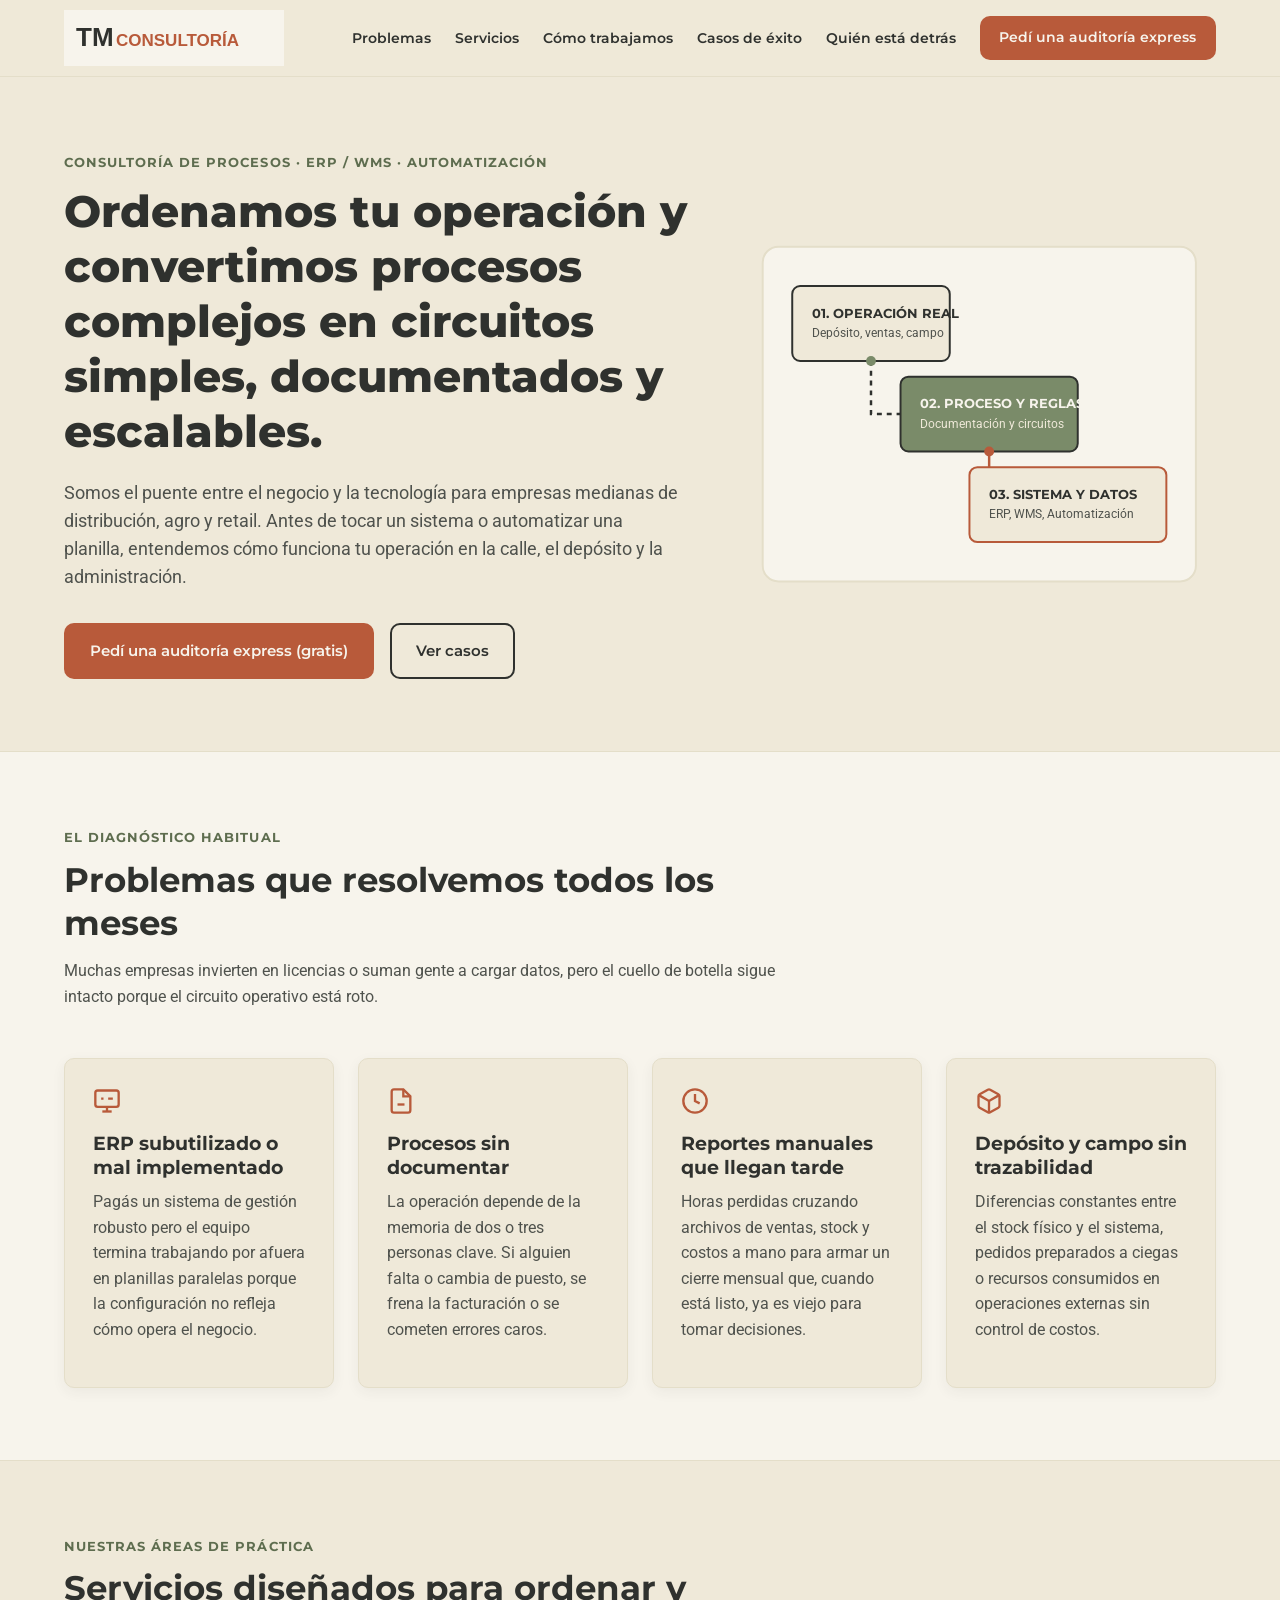
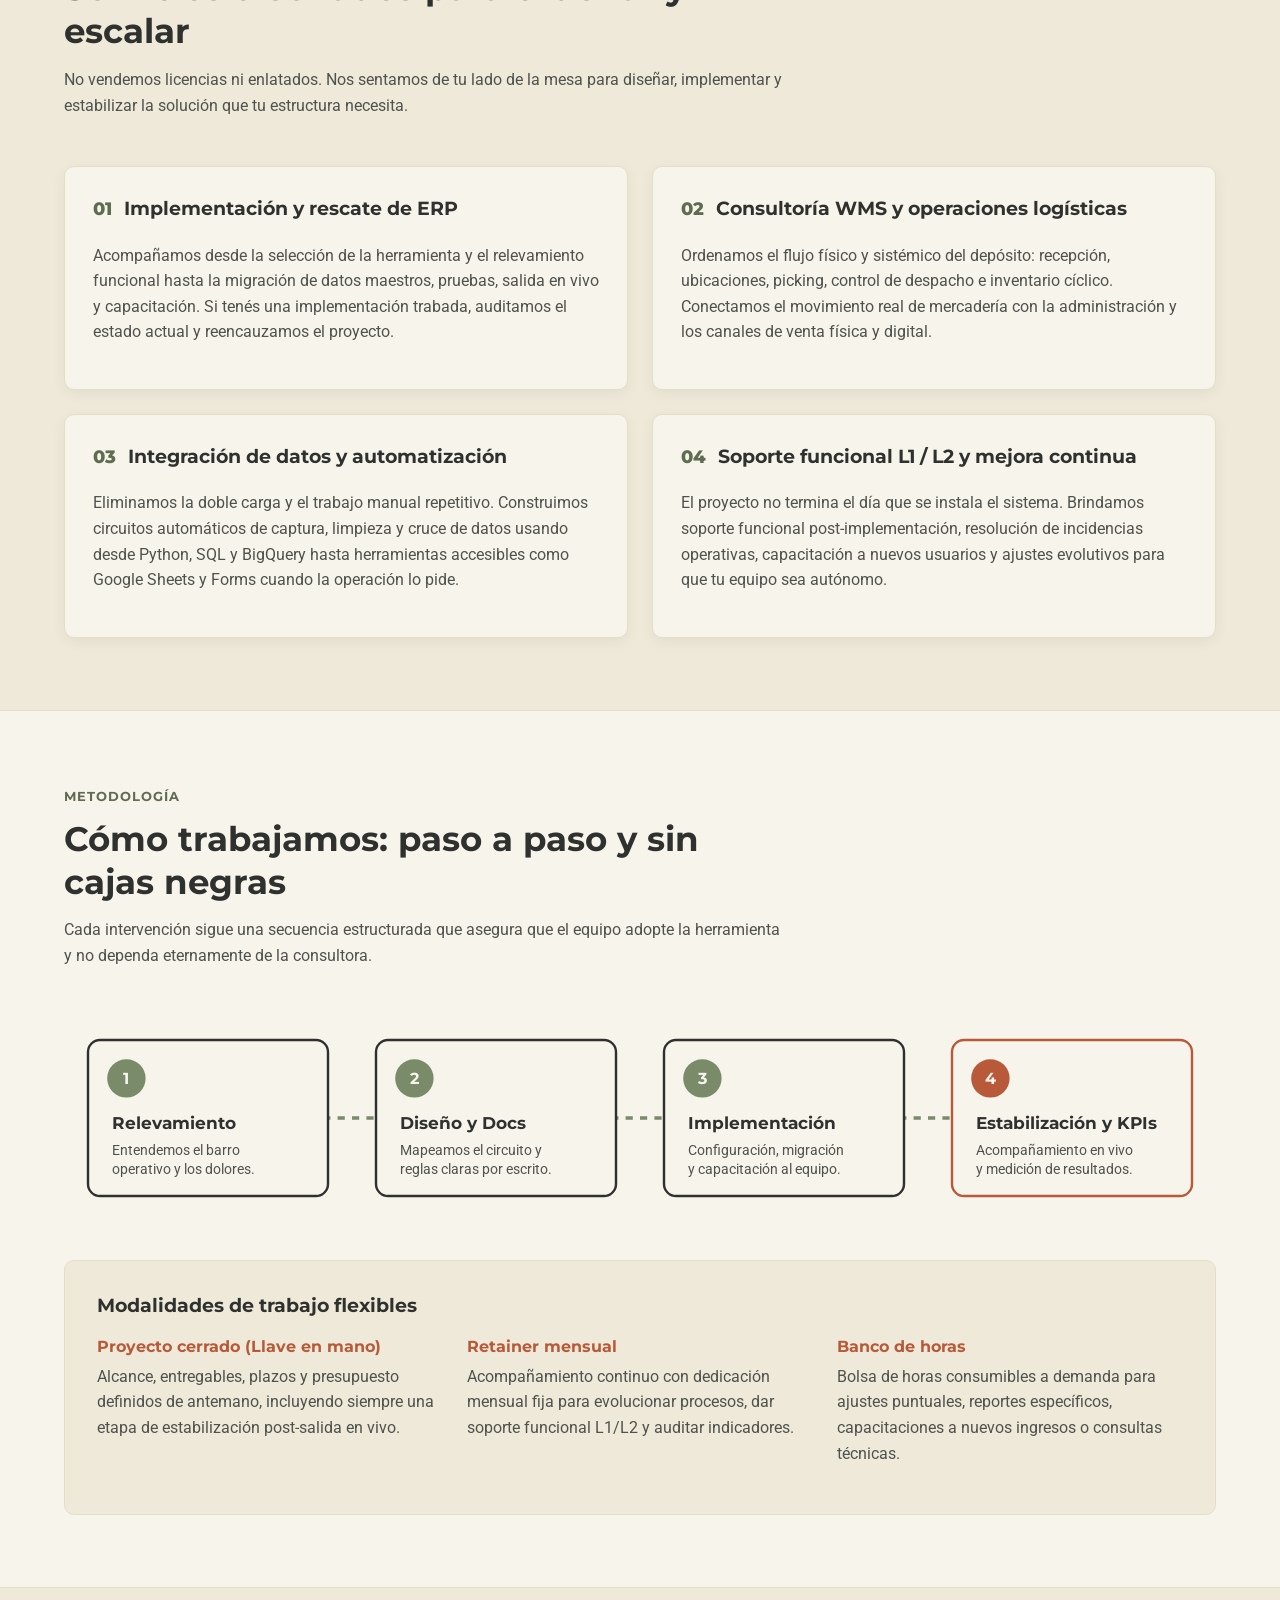
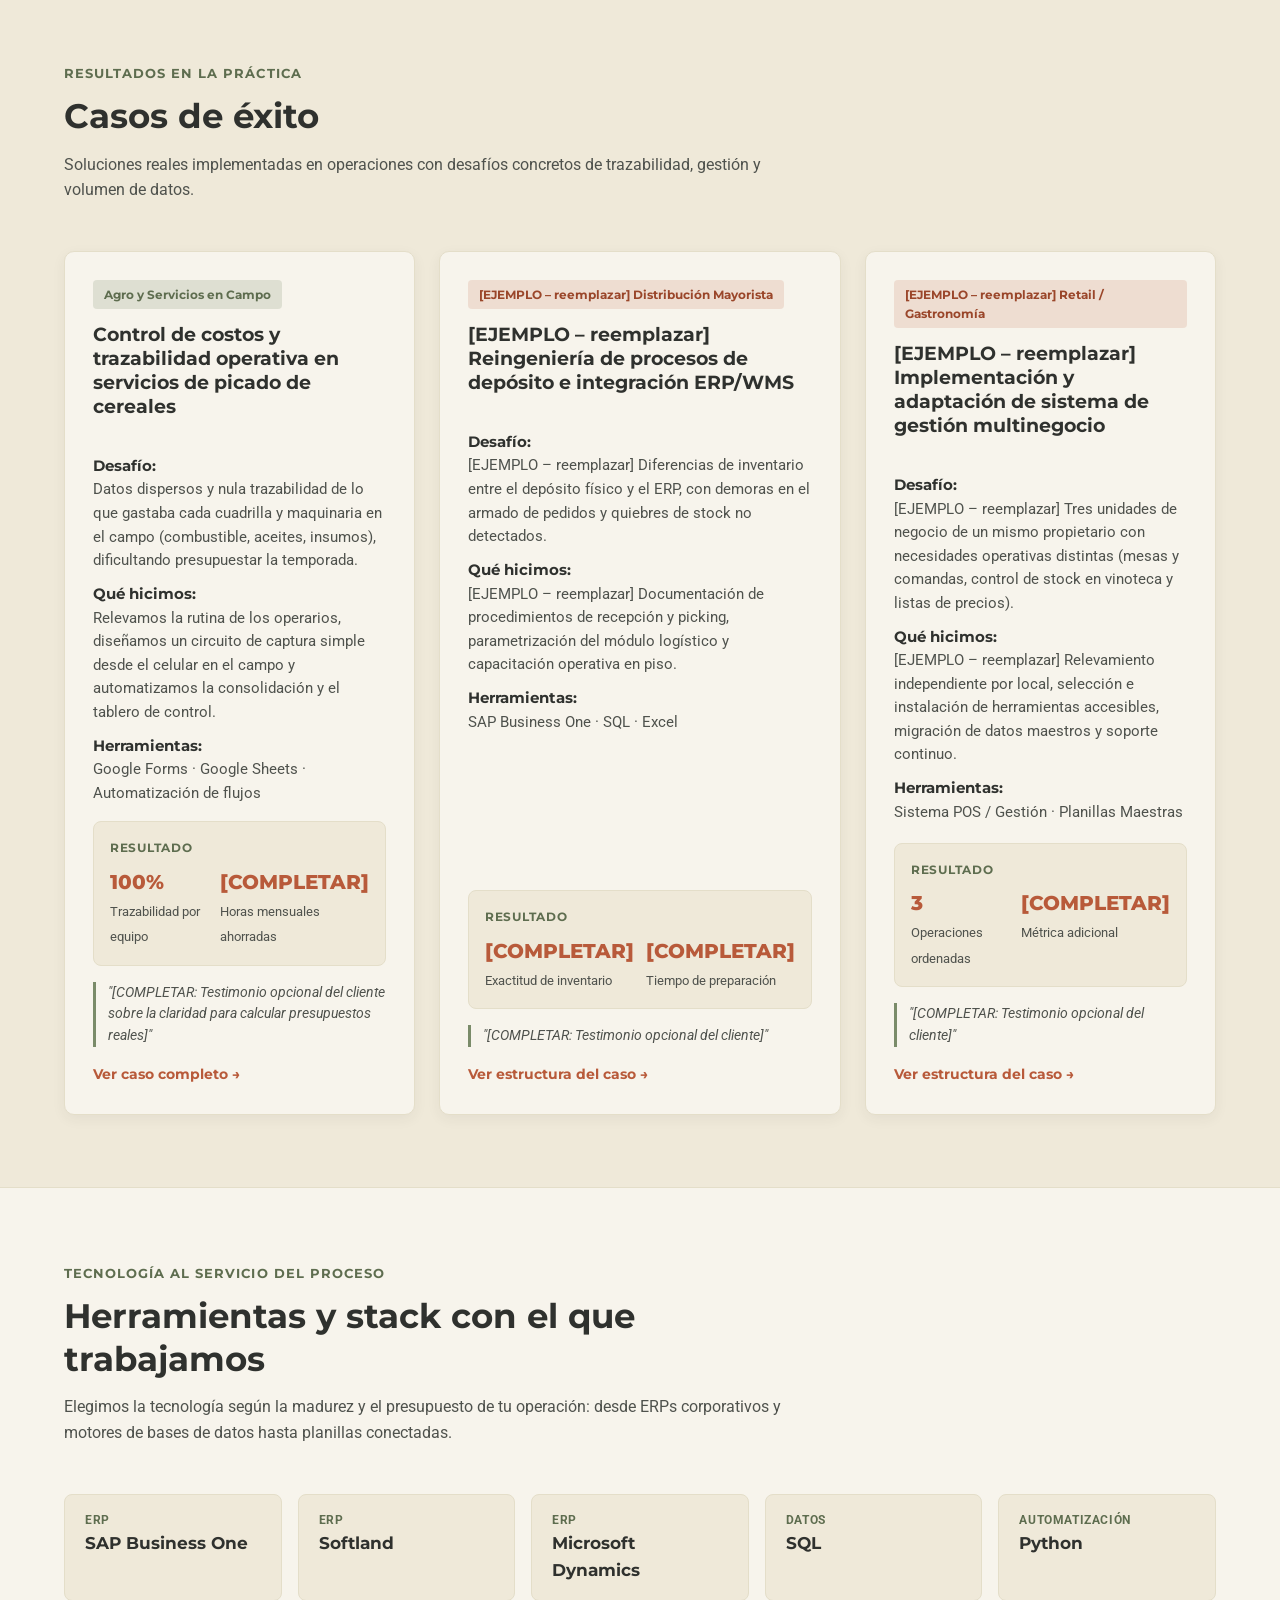
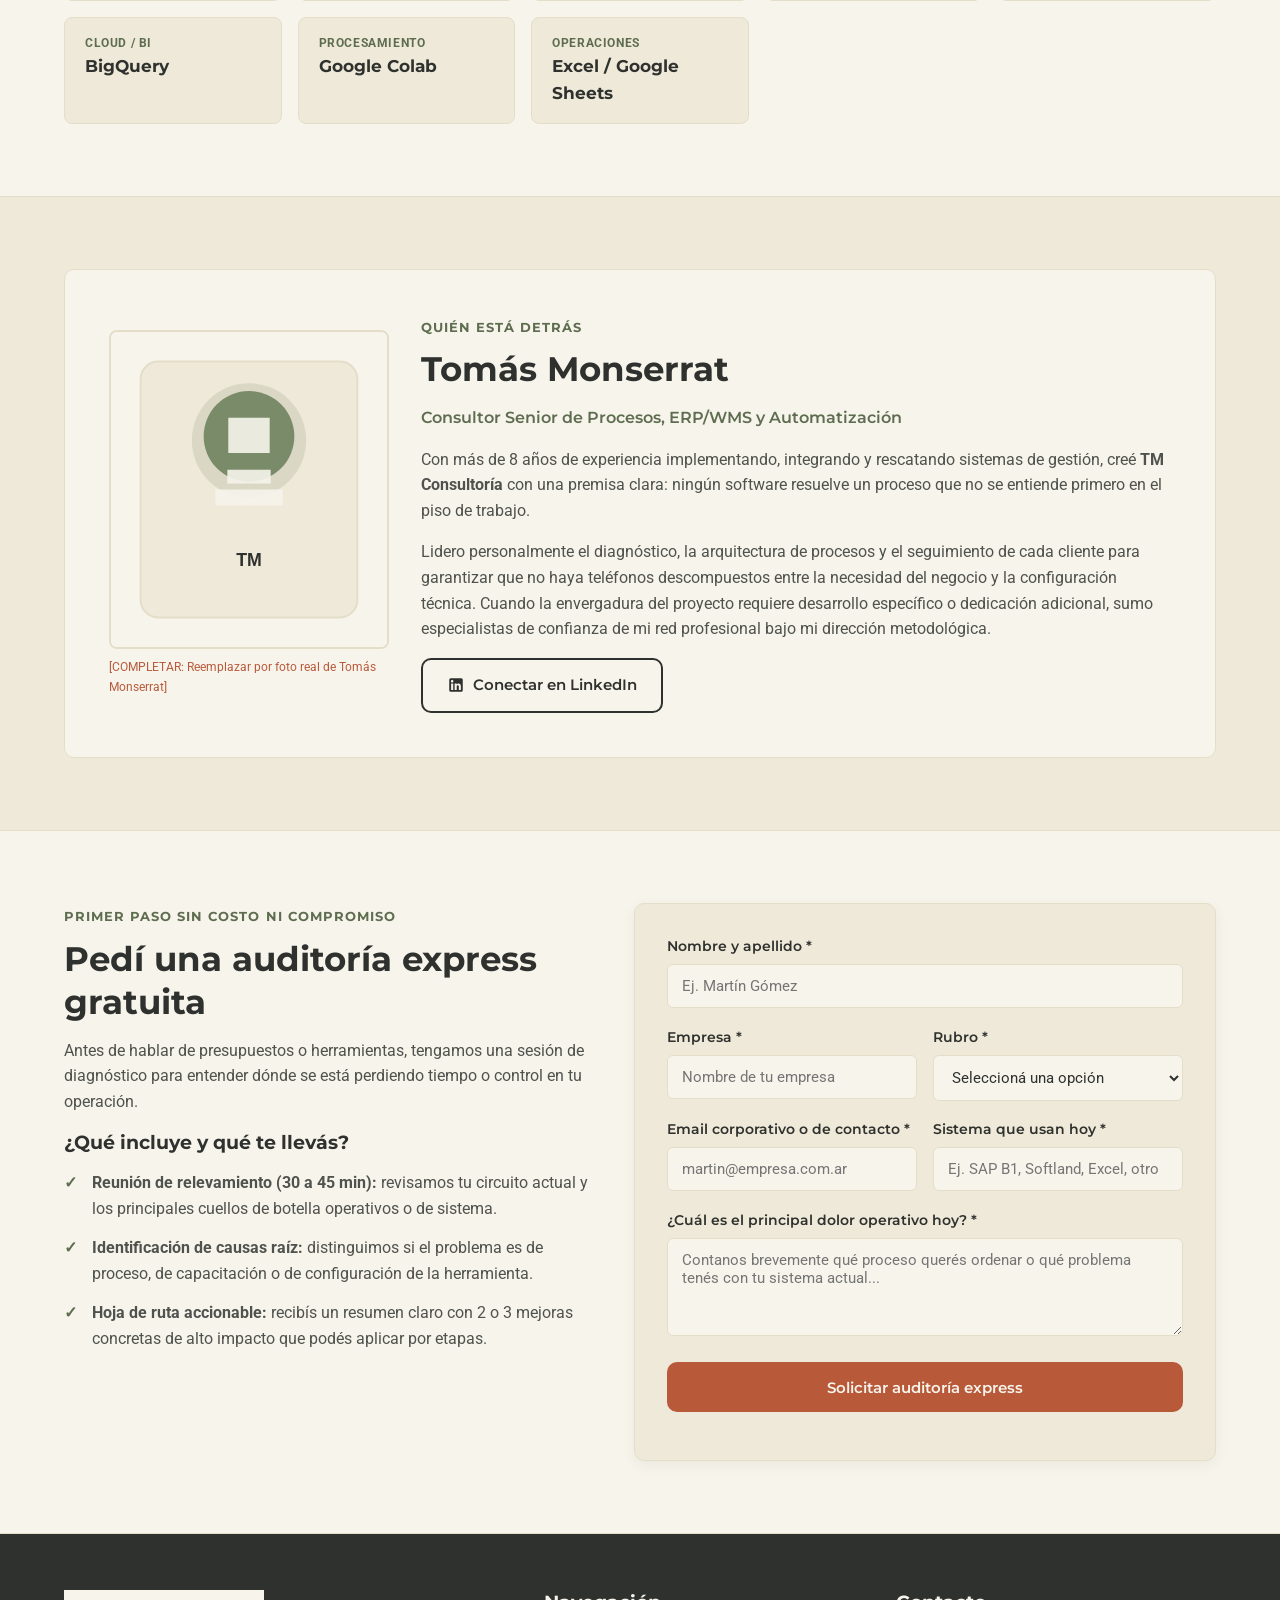
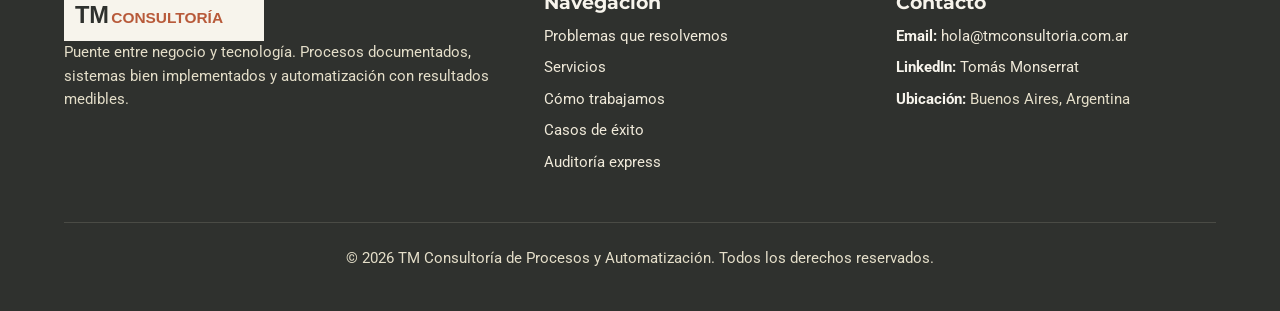
==== index.html @ 1815565f "Agregar sitio web inicial de TM Consultoría y caso de éxito agro." ====
<!DOCTYPE html>
<html lang="es-AR">
<head>
  <meta charset="UTF-8">
  <meta name="viewport" content="width=device-width, initial-scale=1.0">
  <title>TM Consultoría de Procesos y Automatización | ERP, WMS y Operaciones</title>
  <meta name="description" content="Consultora independiente de procesos, ERP/WMS y automatización para empresas medianas de distribución, agro y retail. Puente entre negocio y tecnología.">

  <!-- Open Graph -->
  <meta property="og:title" content="TM Consultoría de Procesos y Automatización">
  <meta property="og:description" content="Ordenamos tu operación y conectamos tus procesos con tecnología que funciona. Consultoría ERP, WMS y automatización en Argentina.">
  <meta property="og:type" content="website">
  <meta property="og:locale" content="es_AR">
  <meta property="og:url" content="https://tomimonsetm-cpu.github.io/tm-consultoria/">
  <meta property="og:image" content="./assets/img/logo-tm.svg">

  <link rel="icon" type="image/svg+xml" href="./favicon.svg">
  <link rel="preconnect" href="https://fonts.googleapis.com">
  <link rel="preconnect" href="https://fonts.gstatic.com" crossorigin>
  <link href="https://fonts.googleapis.com/css2?family=Montserrat:wght@600;700;800&family=Roboto:wght@400;500&display=swap" rel="stylesheet">
  <link rel="stylesheet" href="./assets/css/styles.css">
</head>
<body>

  <header class="site-header">
    <div class="container header-inner">
      <a href="./index.html" class="brand-logo" aria-label="TM Consultoría de Procesos y Automatización - Inicio">
        <img src="./assets/img/logo-tm.svg" alt="Logo TM Consultoría de Procesos y Automatización" width="220" height="56">
      </a>
      <button class="nav-toggle" aria-expanded="false" aria-controls="main-nav" aria-label="Abrir menú de navegación">
        <span class="hamburger"></span>
      </button>
      <nav id="main-nav" class="main-nav" aria-label="Navegación principal">
        <ul>
          <li><a href="#problemas">Problemas</a></li>
          <li><a href="#servicios">Servicios</a></li>
          <li><a href="#metodologia">Cómo trabajamos</a></li>
          <li><a href="#casos">Casos de éxito</a></li>
          <li><a href="#quien-esta-detras">Quién está detrás</a></li>
          <li><a href="#auditoria" class="btn btn-primary btn-sm">Pedí una auditoría express</a></li>
        </ul>
      </nav>
    </div>
  </header>

  <main>
    <section class="hero section-padding">
      <div class="container hero-grid">
        <div class="hero-content fade-in">
          <span class="eyebrow">Consultoría de Procesos · ERP / WMS · Automatización</span>
          <h1>Ordenamos tu operación y convertimos procesos complejos en circuitos simples, documentados y escalables.</h1>
          <p class="hero-subtitle">Somos el puente entre el negocio y la tecnología para empresas medianas de distribución, agro y retail. Antes de tocar un sistema o automatizar una planilla, entendemos cómo funciona tu operación en la calle, el depósito y la administración.</p>
          <div class="hero-actions">
            <a href="#auditoria" class="btn btn-primary">Pedí una auditoría express (gratis)</a>
            <a href="#casos" class="btn btn-secondary">Ver casos</a>
          </div>
        </div>
        <div class="hero-visual fade-in" aria-hidden="true">
          <svg viewBox="0 0 480 380" class="abstract-diagram" role="img" aria-label="Diagrama de integración entre operación, procesos documentados y sistemas">
            <rect x="20" y="20" width="440" height="340" rx="16" fill="#F7F4EC" stroke="#E4DEC9" stroke-width="2"/>
            <g transform="translate(50, 60)">
              <rect x="0" y="0" width="160" height="76" rx="8" fill="#EFE9D9" stroke="#2F312E" stroke-width="2"/>
              <text x="20" y="32" font-family="Montserrat, sans-serif" font-weight="700" font-size="13" fill="#2F312E">01. OPERACIÓN REAL</text>
              <text x="20" y="52" font-family="Roboto, sans-serif" font-size="12" fill="#4F524D">Depósito, ventas, campo</text>
            </g>
            <g transform="translate(160, 152)">
              <rect x="0" y="0" width="180" height="76" rx="8" fill="#7A8B69" stroke="#2F312E" stroke-width="2"/>
              <text x="20" y="32" font-family="Montserrat, sans-serif" font-weight="700" font-size="13" fill="#F7F4EC">02. PROCESO Y REGLAS</text>
              <text x="20" y="52" font-family="Roboto, sans-serif" font-size="12" fill="#EFE9D9">Documentación y circuitos</text>
            </g>
            <g transform="translate(230, 244)">
              <rect x="0" y="0" width="200" height="76" rx="8" fill="#EFE9D9" stroke="#B85A3A" stroke-width="2"/>
              <text x="20" y="32" font-family="Montserrat, sans-serif" font-weight="700" font-size="13" fill="#2F312E">03. SISTEMA Y DATOS</text>
              <text x="20" y="52" font-family="Roboto, sans-serif" font-size="12" fill="#4F524D">ERP, WMS, Automatización</text>
            </g>
            <path d="M130 136 L130 190 L160 190" fill="none" stroke="#2F312E" stroke-width="2.5" stroke-dasharray="5,5"/>
            <path d="M250 228 L250 244" fill="none" stroke="#B85A3A" stroke-width="2.5"/>
            <circle cx="130" cy="136" r="5" fill="#7A8B69"/>
            <circle cx="250" cy="228" r="5" fill="#B85A3A"/>
          </svg>
        </div>
      </div>
    </section>

    <section id="problemas" class="section-padding bg-alt">
      <div class="container">
        <div class="section-header fade-in">
          <span class="eyebrow">El diagnóstico habitual</span>
          <h2>Problemas que resolvemos todos los meses</h2>
          <p>Muchas empresas invierten en licencias o suman gente a cargar datos, pero el cuello de botella sigue intacto porque el circuito operativo está roto.</p>
        </div>
        <div class="cards-grid cols-4">
          <article class="card fade-in">
            <div class="card-icon" aria-hidden="true">
              <svg viewBox="0 0 24 24" width="28" height="28" fill="none" stroke="#B85A3A" stroke-width="2"><rect x="2" y="3" width="20" height="14" rx="2"/><line x1="8" y1="21" x2="16" y2="21"/><line x1="12" y1="17" x2="12" y2="21"/><path d="M7 10h2m4 0h4"/></svg>
            </div>
            <h3>ERP subutilizado o mal implementado</h3>
            <p>Pagás un sistema de gestión robusto pero el equipo termina trabajando por afuera en planillas paralelas porque la configuración no refleja cómo opera el negocio.</p>
          </article>
          <article class="card fade-in">
            <div class="card-icon" aria-hidden="true">
              <svg viewBox="0 0 24 24" width="28" height="28" fill="none" stroke="#B85A3A" stroke-width="2"><path d="M14 2H6a2 2 0 0 0-2 2v16a2 2 0 0 0 2 2h12a2 2 0 0 0 2-2V8z"/><polyline points="14 2 14 8 20 8"/><line x1="9" y1="15" x2="15" y2="15"/></svg>
            </div>
            <h3>Procesos sin documentar</h3>
            <p>La operación depende de la memoria de dos o tres personas clave. Si alguien falta o cambia de puesto, se frena la facturación o se cometen errores caros.</p>
          </article>
          <article class="card fade-in">
            <div class="card-icon" aria-hidden="true">
              <svg viewBox="0 0 24 24" width="28" height="28" fill="none" stroke="#B85A3A" stroke-width="2"><circle cx="12" cy="12" r="10"/><polyline points="12 6 12 12 16 14"/></svg>
            </div>
            <h3>Reportes manuales que llegan tarde</h3>
            <p>Horas perdidas cruzando archivos de ventas, stock y costos a mano para armar un cierre mensual que, cuando está listo, ya es viejo para tomar decisiones.</p>
          </article>
          <article class="card fade-in">
            <div class="card-icon" aria-hidden="true">
              <svg viewBox="0 0 24 24" width="28" height="28" fill="none" stroke="#B85A3A" stroke-width="2"><path d="M21 16V8a2 2 0 0 0-1-1.73l-7-4a2 2 0 0 0-2 0l-7 4A2 2 0 0 0 3 8v8a2 2 0 0 0 1 1.73l7 4a2 2 0 0 0 2 0l7-4A2 2 0 0 0 21 16z"/><polyline points="3.27 6.96 12 12.01 20.73 6.96"/><line x1="12" y1="22.08" x2="12" y2="12"/></svg>
            </div>
            <h3>Depósito y campo sin trazabilidad</h3>
            <p>Diferencias constantes entre el stock físico y el sistema, pedidos preparados a ciegas o recursos consumidos en operaciones externas sin control de costos.</p>
          </article>
        </div>
      </div>
    </section>

    <section id="servicios" class="section-padding">
      <div class="container">
        <div class="section-header fade-in">
          <span class="eyebrow">Nuestras áreas de práctica</span>
          <h2>Servicios diseñados para ordenar y escalar</h2>
          <p>No vendemos licencias ni enlatados. Nos sentamos de tu lado de la mesa para diseñar, implementar y estabilizar la solución que tu estructura necesita.</p>
        </div>
        <div class="cards-grid cols-2">
          <article class="card service-card fade-in">
            <div class="service-header">
              <span class="service-num">01</span>
              <h3>Implementación y rescate de ERP</h3>
            </div>
            <p>Acompañamos desde la selección de la herramienta y el relevamiento funcional hasta la migración de datos maestros, pruebas, salida en vivo y capacitación. Si tenés una implementación trabada, auditamos el estado actual y reencauzamos el proyecto.</p>
          </article>
          <article class="card service-card fade-in">
            <div class="service-header">
              <span class="service-num">02</span>
              <h3>Consultoría WMS y operaciones logísticas</h3>
            </div>
            <p>Ordenamos el flujo físico y sistémico del depósito: recepción, ubicaciones, picking, control de despacho e inventario cíclico. Conectamos el movimiento real de mercadería con la administración y los canales de venta física y digital.</p>
          </article>
          <article class="card service-card fade-in">
            <div class="service-header">
              <span class="service-num">03</span>
              <h3>Integración de datos y automatización</h3>
            </div>
            <p>Eliminamos la doble carga y el trabajo manual repetitivo. Construimos circuitos automáticos de captura, limpieza y cruce de datos usando desde Python, SQL y BigQuery hasta herramientas accesibles como Google Sheets y Forms cuando la operación lo pide.</p>
          </article>
          <article class="card service-card fade-in">
            <div class="service-header">
              <span class="service-num">04</span>
              <h3>Soporte funcional L1 / L2 y mejora continua</h3>
            </div>
            <p>El proyecto no termina el día que se instala el sistema. Brindamos soporte funcional post-implementación, resolución de incidencias operativas, capacitación a nuevos usuarios y ajustes evolutivos para que tu equipo sea autónomo.</p>
          </article>
        </div>
      </div>
    </section>

    <section id="metodologia" class="section-padding bg-alt">
      <div class="container">
        <div class="section-header fade-in">
          <span class="eyebrow">Metodología</span>
          <h2>Cómo trabajamos: paso a paso y sin cajas negras</h2>
          <p>Cada intervención sigue una secuencia estructurada que asegura que el equipo adopte la herramienta y no dependa eternamente de la consultora.</p>
        </div>

        <div class="flow-diagram-wrapper fade-in" role="region" aria-label="Diagrama de los 4 pasos de nuestra metodología">
          <svg viewBox="0 0 960 170" class="process-svg" role="img" aria-label="Flujo de 4 pasos: 1 Relevamiento, 2 Diseño y documentación, 3 Implementación, 4 Medición con KPIs">
            <line x1="120" y1="85" x2="840" y2="85" stroke="#7A8B69" stroke-width="3" stroke-dasharray="6,6"/>
            <g transform="translate(20, 20)">
              <rect x="0" y="0" width="200" height="130" rx="10" fill="#F7F4EC" stroke="#2F312E" stroke-width="2"/>
              <circle cx="32" cy="32" r="16" fill="#7A8B69"/>
              <text x="32" y="37" text-anchor="middle" font-family="Montserrat, sans-serif" font-weight="700" font-size="13" fill="#F7F4EC">1</text>
              <text x="20" y="74" font-family="Montserrat, sans-serif" font-weight="700" font-size="14" fill="#2F312E">Relevamiento</text>
              <text x="20" y="96" font-family="Roboto, sans-serif" font-size="12" fill="#4F524D">Entendemos el barro</text>
              <text x="20" y="112" font-family="Roboto, sans-serif" font-size="12" fill="#4F524D">operativo y los dolores.</text>
            </g>
            <g transform="translate(260, 20)">
              <rect x="0" y="0" width="200" height="130" rx="10" fill="#F7F4EC" stroke="#2F312E" stroke-width="2"/>
              <circle cx="32" cy="32" r="16" fill="#7A8B69"/>
              <text x="32" y="37" text-anchor="middle" font-family="Montserrat, sans-serif" font-weight="700" font-size="13" fill="#F7F4EC">2</text>
              <text x="20" y="74" font-family="Montserrat, sans-serif" font-weight="700" font-size="14" fill="#2F312E">Diseño y Docs</text>
              <text x="20" y="96" font-family="Roboto, sans-serif" font-size="12" fill="#4F524D">Mapeamos el circuito y</text>
              <text x="20" y="112" font-family="Roboto, sans-serif" font-size="12" fill="#4F524D">reglas claras por escrito.</text>
            </g>
            <g transform="translate(500, 20)">
              <rect x="0" y="0" width="200" height="130" rx="10" fill="#F7F4EC" stroke="#2F312E" stroke-width="2"/>
              <circle cx="32" cy="32" r="16" fill="#7A8B69"/>
              <text x="32" y="37" text-anchor="middle" font-family="Montserrat, sans-serif" font-weight="700" font-size="13" fill="#F7F4EC">3</text>
              <text x="20" y="74" font-family="Montserrat, sans-serif" font-weight="700" font-size="14" fill="#2F312E">Implementación</text>
              <text x="20" y="96" font-family="Roboto, sans-serif" font-size="12" fill="#4F524D">Configuración, migración</text>
              <text x="20" y="112" font-family="Roboto, sans-serif" font-size="12" fill="#4F524D">y capacitación al equipo.</text>
            </g>
            <g transform="translate(740, 20)">
              <rect x="0" y="0" width="200" height="130" rx="10" fill="#F7F4EC" stroke="#B85A3A" stroke-width="2"/>
              <circle cx="32" cy="32" r="16" fill="#B85A3A"/>
              <text x="32" y="37" text-anchor="middle" font-family="Montserrat, sans-serif" font-weight="700" font-size="13" fill="#F7F4EC">4</text>
              <text x="20" y="74" font-family="Montserrat, sans-serif" font-weight="700" font-size="14" fill="#2F312E">Estabilización y KPIs</text>
              <text x="20" y="96" font-family="Roboto, sans-serif" font-size="12" fill="#4F524D">Acompañamiento en vivo</text>
              <text x="20" y="112" font-family="Roboto, sans-serif" font-size="12" fill="#4F524D">y medición de resultados.</text>
            </g>
          </svg>
        </div>

        <div class="modalities-box fade-in">
          <h3>Modalidades de trabajo flexibles</h3>
          <div class="cards-grid cols-3">
            <div class="modality-item">
              <h4>Proyecto cerrado (Llave en mano)</h4>
              <p>Alcance, entregables, plazos y presupuesto definidos de antemano, incluyendo siempre una etapa de estabilización post-salida en vivo.</p>
            </div>
            <div class="modality-item">
              <h4>Retainer mensual</h4>
              <p>Acompañamiento continuo con dedicación mensual fija para evolucionar procesos, dar soporte funcional L1/L2 y auditar indicadores.</p>
            </div>
            <div class="modality-item">
              <h4>Banco de horas</h4>
              <p>Bolsa de horas consumibles a demanda para ajustes puntuales, reportes específicos, capacitaciones a nuevos ingresos o consultas técnicas.</p>
            </div>
          </div>
        </div>
      </div>
    </section>

    <section id="casos" class="section-padding">
      <div class="container">
        <div class="section-header fade-in">
          <span class="eyebrow">Resultados en la práctica</span>
          <h2>Casos de éxito</h2>
          <p>Soluciones reales implementadas en operaciones con desafíos concretos de trazabilidad, gestión y volumen de datos.</p>
        </div>

        <div class="cards-grid cols-3">
          <article class="card case-card fade-in">
            <div class="case-meta">
              <span class="badge badge-green">Agro y Servicios en Campo</span>
            </div>
            <h3>Control de costos y trazabilidad operativa en servicios de picado de cereales</h3>
            <dl class="case-summary-list">
              <dt>Desafío:</dt>
              <dd>Datos dispersos y nula trazabilidad de lo que gastaba cada cuadrilla y maquinaria en el campo (combustible, aceites, insumos), dificultando presupuestar la temporada.</dd>
              <dt>Qué hicimos:</dt>
              <dd>Relevamos la rutina de los operarios, diseñamos un circuito de captura simple desde el celular en el campo y automatizamos la consolidación y el tablero de control.</dd>
              <dt>Herramientas:</dt>
              <dd>Google Forms · Google Sheets · Automatización de flujos</dd>
            </dl>
            <div class="case-metrics">
              <span class="metrics-title">Resultado</span>
              <div class="metrics-grid">
                <div class="metric-box">
                  <strong class="metric-value">100%</strong>
                  <span class="metric-label">Trazabilidad por equipo</span>
                </div>
                <div class="metric-box">
                  <strong class="metric-value">[COMPLETAR]</strong>
                  <span class="metric-label">Horas mensuales ahorradas</span>
                </div>
              </div>
            </div>
            <blockquote class="case-testimonial">
              "[COMPLETAR: Testimonio opcional del cliente sobre la claridad para calcular presupuestos reales]"
            </blockquote>
            <a href="./casos/agro.html" class="case-link">Ver caso completo →</a>
          </article>

          <article class="card case-card fade-in">
            <div class="case-meta">
              <span class="badge badge-terracotta">[EJEMPLO – reemplazar] Distribución Mayorista</span>
            </div>
            <h3>[EJEMPLO – reemplazar] Reingeniería de procesos de depósito e integración ERP/WMS</h3>
            <dl class="case-summary-list">
              <dt>Desafío:</dt>
              <dd>[EJEMPLO – reemplazar] Diferencias de inventario entre el depósito físico y el ERP, con demoras en el armado de pedidos y quiebres de stock no detectados.</dd>
              <dt>Qué hicimos:</dt>
              <dd>[EJEMPLO – reemplazar] Documentación de procedimientos de recepción y picking, parametrización del módulo logístico y capacitación operativa en piso.</dd>
              <dt>Herramientas:</dt>
              <dd>SAP Business One · SQL · Excel</dd>
            </dl>
            <div class="case-metrics">
              <span class="metrics-title">Resultado</span>
              <div class="metrics-grid">
                <div class="metric-box">
                  <strong class="metric-value">[COMPLETAR]</strong>
                  <span class="metric-label">Exactitud de inventario</span>
                </div>
                <div class="metric-box">
                  <strong class="metric-value">[COMPLETAR]</strong>
                  <span class="metric-label">Tiempo de preparación</span>
                </div>
              </div>
            </div>
            <blockquote class="case-testimonial">
              "[COMPLETAR: Testimonio opcional del cliente]"
            </blockquote>
            <a href="./casos/_plantilla.html" class="case-link">Ver estructura del caso →</a>
          </article>

          <article class="card case-card fade-in">
            <div class="case-meta">
              <span class="badge badge-terracotta">[EJEMPLO – reemplazar] Retail / Gastronomía</span>
            </div>
            <h3>[EJEMPLO – reemplazar] Implementación y adaptación de sistema de gestión multinegocio</h3>
            <dl class="case-summary-list">
              <dt>Desafío:</dt>
              <dd>[EJEMPLO – reemplazar] Tres unidades de negocio de un mismo propietario con necesidades operativas distintas (mesas y comandas, control de stock en vinoteca y listas de precios).</dd>
              <dt>Qué hicimos:</dt>
              <dd>[EJEMPLO – reemplazar] Relevamiento independiente por local, selección e instalación de herramientas accesibles, migración de datos maestros y soporte continuo.</dd>
              <dt>Herramientas:</dt>
              <dd>Sistema POS / Gestión · Planillas Maestras</dd>
            </dl>
            <div class="case-metrics">
              <span class="metrics-title">Resultado</span>
              <div class="metrics-grid">
                <div class="metric-box">
                  <strong class="metric-value">3</strong>
                  <span class="metric-label">Operaciones ordenadas</span>
                </div>
                <div class="metric-box">
                  <strong class="metric-value">[COMPLETAR]</strong>
                  <span class="metric-label">Métrica adicional</span>
                </div>
              </div>
            </div>
            <blockquote class="case-testimonial">
              "[COMPLETAR: Testimonio opcional del cliente]"
            </blockquote>
            <a href="./casos/_plantilla.html" class="case-link">Ver estructura del caso →</a>
          </article>
        </div>
      </div>
    </section>

    <section class="section-padding bg-alt">
      <div class="container">
        <div class="section-header fade-in">
          <span class="eyebrow">Tecnología al servicio del proceso</span>
          <h2>Herramientas y stack con el que trabajamos</h2>
          <p>Elegimos la tecnología según la madurez y el presupuesto de tu operación: desde ERPs corporativos y motores de bases de datos hasta planillas conectadas.</p>
        </div>
        <ul class="stack-list fade-in" aria-label="Lista de herramientas y tecnologías">
          <li class="stack-pill"><span class="stack-cat">ERP</span><strong>SAP Business One</strong></li>
          <li class="stack-pill"><span class="stack-cat">ERP</span><strong>Softland</strong></li>
          <li class="stack-pill"><span class="stack-cat">ERP</span><strong>Microsoft Dynamics</strong></li>
          <li class="stack-pill"><span class="stack-cat">Datos</span><strong>SQL</strong></li>
          <li class="stack-pill"><span class="stack-cat">Automatización</span><strong>Python</strong></li>
          <li class="stack-pill"><span class="stack-cat">Cloud / BI</span><strong>BigQuery</strong></li>
          <li class="stack-pill"><span class="stack-cat">Procesamiento</span><strong>Google Colab</strong></li>
          <li class="stack-pill"><span class="stack-cat">Operaciones</span><strong>Excel / Google Sheets</strong></li>
        </ul>
      </div>
    </section>

    <section id="quien-esta-detras" class="section-padding">
      <div class="container">
        <div class="founder-card fade-in">
          <div class="founder-photo-col">
            <img src="./assets/img/founder-placeholder.svg" alt="Placeholder de foto de Tomás Monserrat - Reemplazar por retrato real" width="280" height="320" class="founder-img">
            <span class="photo-caption">[COMPLETAR: Reemplazar por foto real de Tomás Monserrat]</span>
          </div>
          <div class="founder-bio-col">
            <span class="eyebrow">Quién está detrás</span>
            <h2>Tomás Monserrat</h2>
            <p class="founder-role">Consultor Senior de Procesos, ERP/WMS y Automatización</p>
            <p>Con más de 8 años de experiencia implementando, integrando y rescatando sistemas de gestión, creé <strong>TM Consultoría</strong> con una premisa clara: ningún software resuelve un proceso que no se entiende primero en el piso de trabajo.</p>
            <p>Lidero personalmente el diagnóstico, la arquitectura de procesos y el seguimiento de cada cliente para garantizar que no haya teléfonos descompuestos entre la necesidad del negocio y la configuración técnica. Cuando la envergadura del proyecto requiere desarrollo específico o dedicación adicional, sumo especialistas de confianza de mi red profesional bajo mi dirección metodológica.</p>
            <div class="founder-links">
              <a href="https://www.linkedin.com/in/tomas-monserrat-b14894125" target="_blank" rel="noopener noreferrer" class="btn btn-secondary">
                <svg viewBox="0 0 24 24" width="18" height="18" fill="currentColor" aria-hidden="true" style="margin-right:8px;"><path d="M19 3a2 2 0 0 1 2 2v14a2 2 0 0 1-2 2H5a2 2 0 0 1-2-2V5a2 2 0 0 1 2-2h14m-.5 15.5v-5.3a3.26 3.26 0 0 0-3.26-3.26c-.85 0-1.84.52-2.28 1.3v-1.11h-2.79v8.37h2.79v-4.93c0-.77.62-1.4 1.39-1.4a1.4 1.4 0 0 1 1.4 1.4v4.93h2.75M6.88 8.56a1.68 1.68 0 0 0 1.68-1.68c0-.93-.75-1.69-1.68-1.69a1.69 1.69 0 0 0-1.69 1.69c0 .93.76 1.68 1.69 1.68m1.39 9.94v-8.37H5.5v8.37h2.77z"/></svg>
                Conectar en LinkedIn
              </a>
            </div>
          </div>
        </div>
      </div>
    </section>

    <section id="auditoria" class="section-padding bg-alt">
      <div class="container audit-grid">
        <div class="audit-info fade-in">
          <span class="eyebrow">Primer paso sin costo ni compromiso</span>
          <h2>Pedí una auditoría express gratuita</h2>
          <p>Antes de hablar de presupuestos o herramientas, tengamos una sesión de diagnóstico para entender dónde se está perdiendo tiempo o control en tu operación.</p>

          <h3>¿Qué incluye y qué te llevás?</h3>
          <ul class="check-list">
            <li><strong>Reunión de relevamiento (30 a 45 min):</strong> revisamos tu circuito actual y los principales cuellos de botella operativos o de sistema.</li>
            <li><strong>Identificación de causas raíz:</strong> distinguimos si el problema es de proceso, de capacitación o de configuración de la herramienta.</li>
            <li><strong>Hoja de ruta accionable:</strong> recibís un resumen claro con 2 o 3 mejoras concretas de alto impacto que podés aplicar por etapas.</li>
          </ul>
        </div>

        <div class="audit-form-wrapper fade-in">
          <form id="audit-form" class="audit-form" novalidate>
            <div class="form-group">
              <label for="nombre">Nombre y apellido *</label>
              <input type="text" id="nombre" name="nombre" required autocomplete="name" placeholder="Ej. Martín Gómez">
            </div>
            <div class="form-row">
              <div class="form-group">
                <label for="empresa">Empresa *</label>
                <input type="text" id="empresa" name="empresa" required autocomplete="organization" placeholder="Nombre de tu empresa">
              </div>
              <div class="form-group">
                <label for="rubro">Rubro *</label>
                <select id="rubro" name="rubro" required>
                  <option value="">Seleccioná una opción</option>
                  <option value="Distribucion / Mayorista">Distribución / Mayorista</option>
                  <option value="Retail / Comercio">Retail / Comercio</option>
                  <option value="Agro / Servicios Agropecuarios">Agro / Servicios Agropecuarios</option>
                  <option value="Industria / Taller">Industria / Producción</option>
                  <option value="Otro">Otro</option>
                </select>
              </div>
            </div>
            <div class="form-row">
              <div class="form-group">
                <label for="email">Email corporativo o de contacto *</label>
                <input type="email" id="email" name="email" required autocomplete="email" placeholder="martin@empresa.com.ar">
              </div>
              <div class="form-group">
                <label for="sistema">Sistema que usan hoy *</label>
                <input type="text" id="sistema" name="sistema" required placeholder="Ej. SAP B1, Softland, Excel, otro">
              </div>
            </div>
            <div class="form-group">
              <label for="mensaje">¿Cuál es el principal dolor operativo hoy? *</label>
              <textarea id="mensaje" name="mensaje" rows="4" required placeholder="Contanos brevemente qué proceso querés ordenar o qué problema tenés con tu sistema actual..."></textarea>
            </div>
            <button type="submit" class="btn btn-primary btn-block">Solicitar auditoría express</button>
            <p id="form-status" class="form-status" role="status" aria-live="polite"></p>
          </form>
        </div>
      </div>
    </section>
  </main>

  <footer class="site-footer">
    <div class="container footer-grid">
      <div class="footer-brand">
        <img src="./assets/img/logo-tm.svg" alt="Logo TM Consultoría" width="200" height="50">
        <p>Puente entre negocio y tecnología. Procesos documentados, sistemas bien implementados y automatización con resultados medibles.</p>
      </div>
      <div class="footer-nav">
        <h3>Navegación</h3>
        <ul>
          <li><a href="#problemas">Problemas que resolvemos</a></li>
          <li><a href="#servicios">Servicios</a></li>
          <li><a href="#metodologia">Cómo trabajamos</a></li>
          <li><a href="#casos">Casos de éxito</a></li>
          <li><a href="#auditoria">Auditoría express</a></li>
        </ul>
      </div>
      <div class="footer-contact">
        <h3>Contacto</h3>
        <ul>
          <li><strong>Email:</strong> <a href="mailto:hola@tmconsultoria.com.ar">hola@tmconsultoria.com.ar</a></li>
          <li><strong>LinkedIn:</strong> <a href="https://www.linkedin.com/in/tomas-monserrat-b14894125" target="_blank" rel="noopener noreferrer">Tomás Monserrat</a></li>
          <li><strong>Ubicación:</strong> Buenos Aires, Argentina</li>
        </ul>
      </div>
    </div>
    <div class="container footer-bottom">
      <p>&copy; <span id="current-year">2026</span> TM Consultoría de Procesos y Automatización. Todos los derechos reservados.</p>
    </div>
  </footer>

  <script src="./assets/js/main.js" defer></script>
</body>
</html>
---- assets/css/styles.css ----
/* ==========================================================================
   TM Consultoría de Procesos y Automatización - Hoja de Estilos Principal
   basada estrictamente en el Manual de Marca V1.0
   ========================================================================== */

:root {
  --bg-beige: #EFE9D9;
  --bg-sand-light: #F7F4EC;
  --border-sand: #E4DEC9;
  --text-dark: #2F312E;
  --text-muted: #4F524D;
  --accent-green: #7A8B69;
  --accent-green-dark: #5E6D4F;
  --accent-terracotta: #B85A3A;
  --accent-terracotta-dark: #9A462A;
  --white: #FFFFFF;

  --font-heading: 'Montserrat', -apple-system, BlinkMacSystemFont, sans-serif;
  --font-body: 'Roboto', -apple-system, BlinkMacSystemFont, sans-serif;

  --max-width: 1160px;
  --radius: 10px;
  --shadow-sm: 0 4px 14px rgba(47, 49, 46, 0.06);
  --shadow-md: 0 10px 28px rgba(47, 49, 46, 0.1);
  --transition: all 0.25s ease;
}

*, *::before, *::after {
  box-sizing: border-box;
  margin: 0;
  padding: 0;
}

html {
  scroll-behavior: smooth;
  font-size: 16px;
}

body {
  font-family: var(--font-body);
  background-color: var(--bg-beige);
  color: var(--text-dark);
  line-height: 1.6;
  -webkit-font-smoothing: antialiased;
}

img, svg {
  max-width: 100%;
  height: auto;
  display: block;
}

a {
  color: var(--accent-terracotta);
  text-decoration: none;
  transition: var(--transition);
}

a:hover {
  color: var(--accent-terracotta-dark);
}

h1, h2, h3, h4 {
  font-family: var(--font-heading);
  color: var(--text-dark);
  line-height: 1.25;
  font-weight: 700;
}

h1 {
  font-size: clamp(1.85rem, 3.5vw, 2.75rem);
  font-weight: 800;
  margin-bottom: 1.25rem;
}

h2 {
  font-size: clamp(1.5rem, 2.8vw, 2.15rem);
  margin-bottom: 0.85rem;
}

h3 {
  font-size: 1.2rem;
  margin-bottom: 0.65rem;
}

p {
  color: var(--text-muted);
  margin-bottom: 1rem;
}

.eyebrow {
  display: inline-block;
  font-family: var(--font-heading);
  font-size: 0.8rem;
  font-weight: 700;
  text-transform: uppercase;
  letter-spacing: 0.08em;
  color: var(--accent-green-dark);
  margin-bottom: 0.65rem;
}

.container {
  width: 90%;
  max-width: var(--max-width);
  margin: 0 auto;
}

.section-padding {
  padding: 4.5rem 0;
}

.bg-alt {
  background-color: var(--bg-sand-light);
  border-top: 1px solid var(--border-sand);
  border-bottom: 1px solid var(--border-sand);
}

.section-header {
  max-width: 720px;
  margin-bottom: 3rem;
}

.btn {
  display: inline-flex;
  align-items: center;
  justify-content: center;
  font-family: var(--font-heading);
  font-weight: 600;
  font-size: 0.95rem;
  padding: 0.85rem 1.5rem;
  border-radius: var(--radius);
  border: 2px solid transparent;
  cursor: pointer;
  transition: var(--transition);
  text-align: center;
}

.btn-primary {
  background-color: var(--accent-terracotta);
  color: var(--bg-sand-light);
}

.btn-primary:hover {
  background-color: var(--accent-terracotta-dark);
  color: var(--white);
  transform: translateY(-2px);
}

.btn-secondary {
  background-color: transparent;
  border-color: var(--text-dark);
  color: var(--text-dark);
}

.btn-secondary:hover {
  background-color: var(--text-dark);
  color: var(--bg-sand-light);
  transform: translateY(-2px);
}

.btn-sm {
  padding: 0.55rem 1.1rem;
  font-size: 0.85rem;
}

.btn-block {
  width: 100%;
}

.site-header {
  position: sticky;
  top: 0;
  z-index: 100;
  background-color: rgba(239, 233, 217, 0.95);
  backdrop-filter: blur(8px);
  border-bottom: 1px solid var(--border-sand);
}

.header-inner {
  display: flex;
  align-items: center;
  justify-content: space-between;
  min-height: 76px;
}

.main-nav ul {
  display: flex;
  align-items: center;
  gap: 1.5rem;
  list-style: none;
}

.main-nav a:not(.btn) {
  font-family: var(--font-heading);
  font-size: 0.9rem;
  font-weight: 600;
  color: var(--text-dark);
}

.main-nav a:not(.btn):hover {
  color: var(--accent-terracotta);
}

.nav-toggle {
  display: none;
  background: none;
  border: none;
  cursor: pointer;
  padding: 0.5rem;
}

.hamburger,
.hamburger::before,
.hamburger::after {
  display: block;
  width: 24px;
  height: 2px;
  background-color: var(--text-dark);
  position: relative;
  transition: var(--transition);
}

.hamburger::before,
.hamburger::after {
  content: '';
  position: absolute;
  left: 0;
}

.hamburger::before { top: -7px; }
.hamburger::after { top: 7px; }

.hero-grid {
  display: grid;
  grid-template-columns: 1fr;
  gap: 2.5rem;
  align-items: center;
}

.hero-subtitle {
  font-size: 1.1rem;
  margin-bottom: 2rem;
  max-width: 620px;
}

.hero-actions {
  display: flex;
  flex-wrap: wrap;
  gap: 1rem;
}

.cards-grid {
  display: grid;
  grid-template-columns: 1fr;
  gap: 1.5rem;
}

.card {
  background-color: var(--bg-sand-light);
  border: 1px solid var(--border-sand);
  border-radius: var(--radius);
  padding: 1.75rem;
  box-shadow: var(--shadow-sm);
  transition: var(--transition);
}

.bg-alt .card {
  background-color: var(--bg-beige);
}

.card:hover {
  transform: translateY(-4px);
  box-shadow: var(--shadow-md);
  border-color: var(--accent-green);
}

.card-icon {
  margin-bottom: 1rem;
}

.service-header {
  display: flex;
  align-items: baseline;
  gap: 0.75rem;
  margin-bottom: 0.75rem;
}

.service-num {
  font-family: var(--font-heading);
  font-weight: 800;
  font-size: 1.1rem;
  color: var(--accent-green-dark);
}

.flow-diagram-wrapper {
  margin-bottom: 2.5rem;
  overflow-x: auto;
}

.process-svg {
  min-width: 680px;
}

.modalities-box {
  background-color: var(--bg-beige);
  border: 1px solid var(--border-sand);
  border-radius: var(--radius);
  padding: 2rem;
}

.modalities-box h3 {
  margin-bottom: 1.25rem;
}

.modality-item h4 {
  color: var(--accent-terracotta);
  margin-bottom: 0.4rem;
}

.case-card {
  display: flex;
  flex-direction: column;
}

.case-meta {
  margin-bottom: 0.85rem;
}

.badge {
  display: inline-block;
  font-family: var(--font-heading);
  font-size: 0.75rem;
  font-weight: 700;
  padding: 0.3rem 0.7rem;
  border-radius: 4px;
}

.badge-green {
  background-color: rgba(122, 139, 105, 0.2);
  color: var(--accent-green-dark);
}

.badge-terracotta {
  background-color: rgba(184, 90, 58, 0.15);
  color: var(--accent-terracotta-dark);
}

.case-summary-list {
  margin: 1rem 0;
  font-size: 0.92rem;
}

.case-summary-list dt {
  font-family: var(--font-heading);
  font-weight: 700;
  color: var(--text-dark);
  margin-top: 0.65rem;
}

.case-summary-list dd {
  color: var(--text-muted);
}

.case-metrics {
  background-color: var(--bg-beige);
  border: 1px solid var(--border-sand);
  border-radius: 8px;
  padding: 1rem;
  margin-top: auto;
  margin-bottom: 1rem;
}

.metrics-title {
  display: block;
  font-family: var(--font-heading);
  font-size: 0.75rem;
  text-transform: uppercase;
  letter-spacing: 0.06em;
  color: var(--accent-green-dark);
  font-weight: 700;
  margin-bottom: 0.5rem;
}

.metrics-grid {
  display: grid;
  grid-template-columns: 1fr 1fr;
  gap: 0.75rem;
}

.metric-value {
  display: block;
  font-family: var(--font-heading);
  font-size: 1.25rem;
  font-weight: 800;
  color: var(--accent-terracotta);
}

.metric-label {
  font-size: 0.8rem;
  color: var(--text-muted);
}

.case-testimonial {
  font-style: italic;
  font-size: 0.85rem;
  color: var(--text-muted);
  border-left: 3px solid var(--accent-green);
  padding-left: 0.75rem;
  margin-bottom: 1rem;
}

.case-link {
  font-family: var(--font-heading);
  font-weight: 700;
  font-size: 0.9rem;
}

.stack-list {
  display: grid;
  grid-template-columns: repeat(auto-fill, minmax(210px, 1fr));
  gap: 1rem;
  list-style: none;
}

.stack-pill {
  background-color: var(--bg-beige);
  border: 1px solid var(--border-sand);
  border-radius: 8px;
  padding: 1rem 1.25rem;
  display: flex;
  flex-direction: column;
}

.stack-cat {
  font-size: 0.75rem;
  text-transform: uppercase;
  letter-spacing: 0.05em;
  color: var(--accent-green-dark);
  font-weight: 700;
}

.stack-pill strong {
  font-family: var(--font-heading);
  font-size: 1.05rem;
  color: var(--text-dark);
}

.founder-card {
  display: grid;
  grid-template-columns: 1fr;
  gap: 2rem;
  background-color: var(--bg-sand-light);
  border: 1px solid var(--border-sand);
  border-radius: var(--radius);
  padding: 2rem;
  align-items: center;
}

.founder-img {
  border-radius: 8px;
  border: 2px solid var(--border-sand);
  margin-bottom: 0.5rem;
}

.photo-caption {
  display: block;
  font-size: 0.78rem;
  color: var(--accent-terracotta);
}

.founder-role {
  font-family: var(--font-heading);
  font-weight: 600;
  color: var(--accent-green-dark);
}

.audit-grid {
  display: grid;
  grid-template-columns: 1fr;
  gap: 2.5rem;
  align-items: start;
}

.check-list {
  list-style: none;
  margin-top: 1rem;
}

.check-list li {
  position: relative;
  padding-left: 1.75rem;
  margin-bottom: 0.85rem;
  color: var(--text-muted);
}

.check-list li::before {
  content: '✓';
  position: absolute;
  left: 0;
  top: 0;
  font-weight: 700;
  color: var(--accent-green-dark);
}

.audit-form {
  background-color: var(--bg-beige);
  border: 1px solid var(--border-sand);
  border-radius: var(--radius);
  padding: 2rem;
  box-shadow: var(--shadow-sm);
}

.form-group {
  margin-bottom: 1.15rem;
}

.form-row {
  display: grid;
  grid-template-columns: 1fr;
  gap: 1rem;
}

label {
  display: block;
  font-family: var(--font-heading);
  font-size: 0.85rem;
  font-weight: 600;
  margin-bottom: 0.4rem;
  color: var(--text-dark);
}

input, select, textarea {
  width: 100%;
  padding: 0.75rem 0.9rem;
  font-family: var(--font-body);
  font-size: 0.95rem;
  color: var(--text-dark);
  background-color: var(--bg-sand-light);
  border: 1px solid var(--border-sand);
  border-radius: 6px;
  transition: var(--transition);
}

input:focus, select:focus, textarea:focus {
  outline: none;
  border-color: var(--accent-green-dark);
  box-shadow: 0 0 0 3px rgba(122, 139, 105, 0.2);
}

.form-status {
  margin-top: 1rem;
  font-size: 0.9rem;
  font-weight: 500;
}

.form-status.success { color: var(--accent-green-dark); }
.form-status.error { color: var(--accent-terracotta); }

.site-footer {
  background-color: var(--text-dark);
  color: var(--bg-beige);
  padding: 3.5rem 0 1.5rem;
}

.site-footer h3,
.site-footer strong {
  color: var(--bg-sand-light);
}

.site-footer p,
.site-footer li {
  color: var(--border-sand);
  font-size: 0.92rem;
}

.site-footer a {
  color: var(--bg-beige);
}

.site-footer a:hover {
  color: var(--accent-terracotta);
}

.footer-grid {
  display: grid;
  grid-template-columns: 1fr;
  gap: 2rem;
  padding-bottom: 2.5rem;
  border-bottom: 1px solid rgba(228, 222, 201, 0.15);
}

.footer-nav ul,
.footer-contact ul {
  list-style: none;
}

.footer-nav li,
.footer-contact li {
  margin-bottom: 0.5rem;
}

.footer-bottom {
  padding-top: 1.5rem;
  text-align: center;
  font-size: 0.85rem;
}

.fade-in {
  opacity: 0;
  transform: translateY(14px);
  transition: opacity 0.5s ease, transform 0.5s ease;
}

.fade-in.visible {
  opacity: 1;
  transform: translateY(0);
}

@media (min-width: 768px) {
  .hero-grid {
    grid-template-columns: 1.15fr 0.85fr;
  }
  .cols-2 {
    grid-template-columns: repeat(2, 1fr);
  }
  .cols-3 {
    grid-template-columns: repeat(3, 1fr);
  }
  .cols-4 {
    grid-template-columns: repeat(2, 1fr);
  }
  .founder-card {
    grid-template-columns: 280px 1fr;
    padding: 2.75rem;
  }
  .audit-grid {
    grid-template-columns: 1fr 1.1fr;
  }
  .form-row {
    grid-template-columns: 1fr 1fr;
  }
  .footer-grid {
    grid-template-columns: 1.4fr 1fr 1fr;
  }
}

@media (min-width: 1024px) {
  .cols-4 {
    grid-template-columns: repeat(4, 1fr);
  }
}

@media (max-width: 860px) {
  .nav-toggle {
    display: block;
  }
  .main-nav {
    display: none;
    position: absolute;
    top: 76px;
    left: 0;
    right: 0;
    background-color: var(--bg-sand-light);
    border-bottom: 1px solid var(--border-sand);
    padding: 1.5rem;
  }
  .main-nav.open {
    display: block;
  }
  .main-nav ul {
    flex-direction: column;
    align-items: flex-start;
  }
}
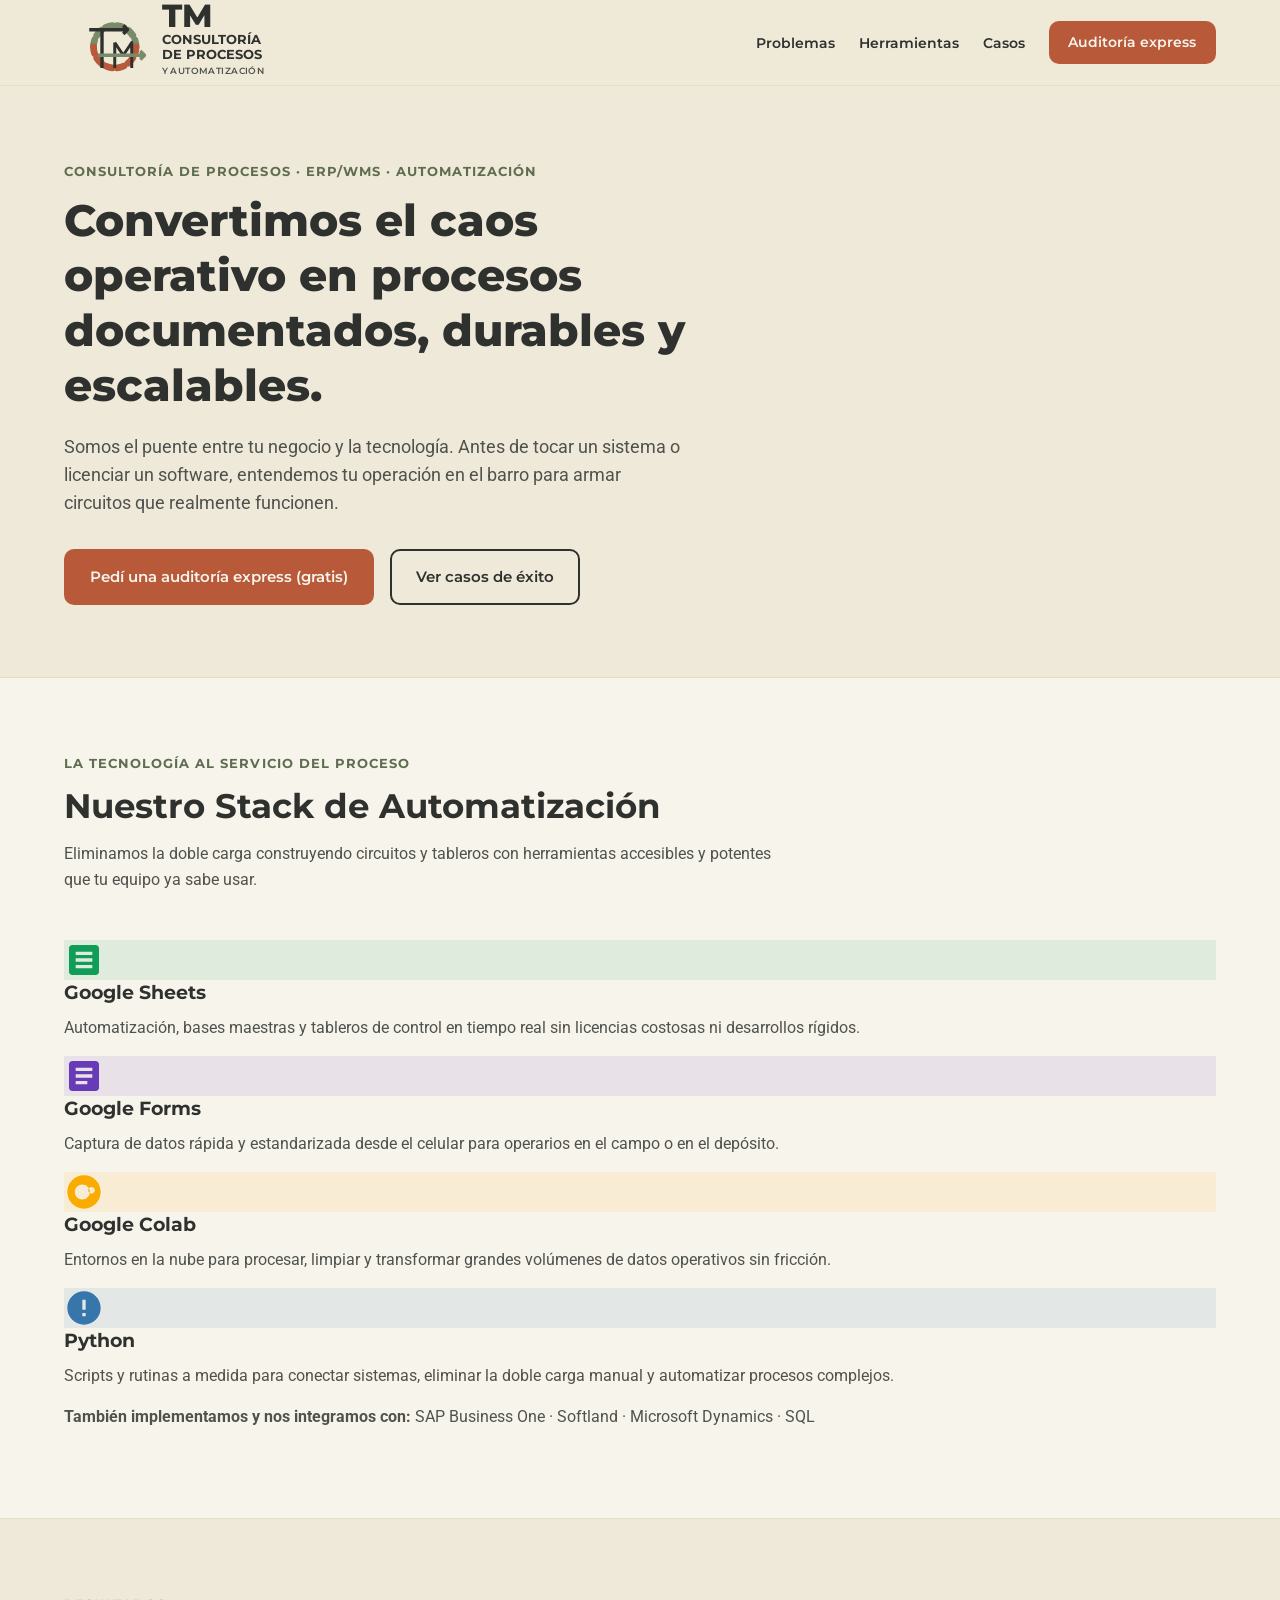
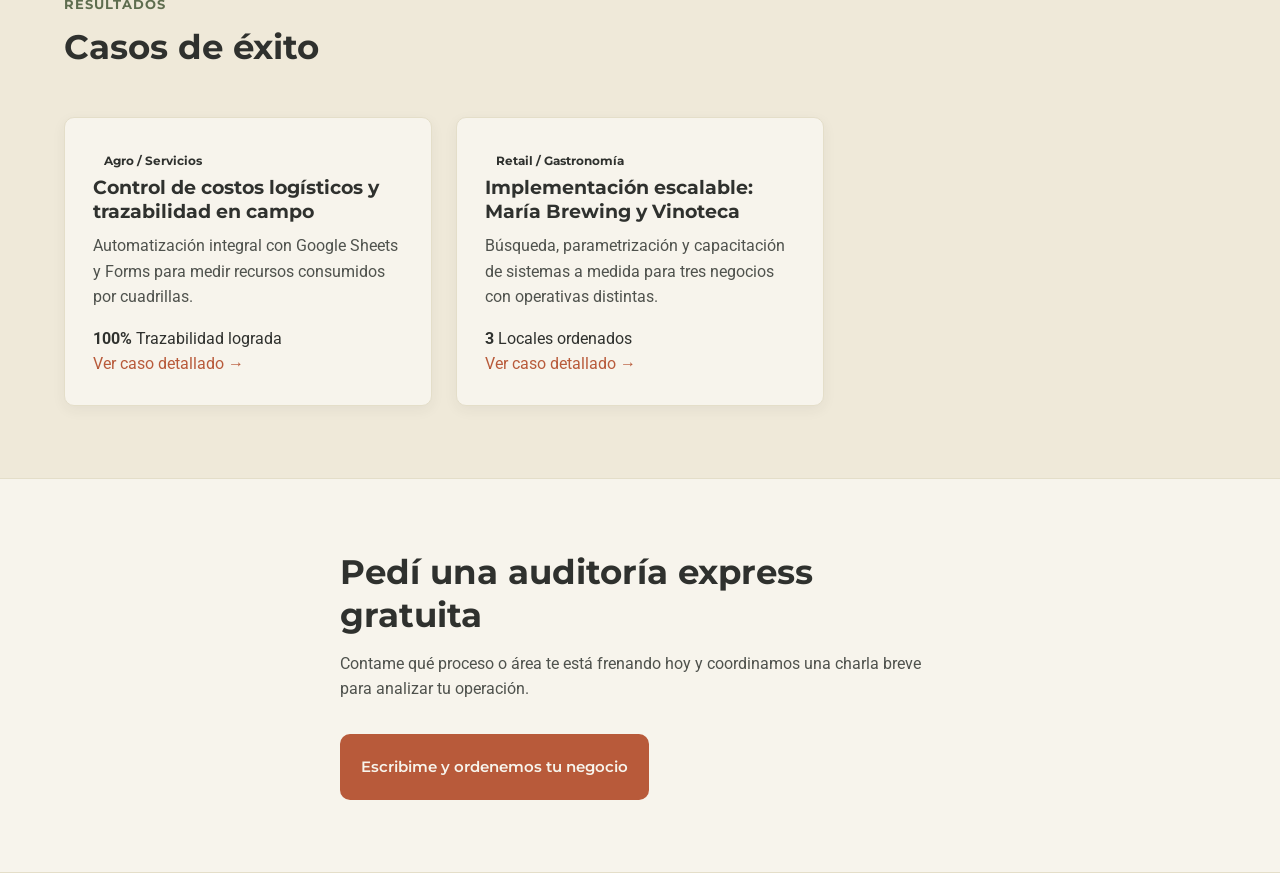
==== commit 68239b11: "Actualizar index.html" ====
--- a/index.html
+++ b/index.html
@@ -3,18 +3,8 @@
 <head>
   <meta charset="UTF-8">
   <meta name="viewport" content="width=device-width, initial-scale=1.0">
-  <title>TM Consultoría de Procesos y Automatización | ERP, WMS y Operaciones</title>
-  <meta name="description" content="Consultora independiente de procesos, ERP/WMS y automatización para empresas medianas de distribución, agro y retail. Puente entre negocio y tecnología.">
-
-  <!-- Open Graph -->
-  <meta property="og:title" content="TM Consultoría de Procesos y Automatización">
-  <meta property="og:description" content="Ordenamos tu operación y conectamos tus procesos con tecnología que funciona. Consultoría ERP, WMS y automatización en Argentina.">
-  <meta property="og:type" content="website">
-  <meta property="og:locale" content="es_AR">
-  <meta property="og:url" content="https://tomimonsetm-cpu.github.io/tm-consultoria/">
-  <meta property="og:image" content="./assets/img/logo-tm.svg">
-
-  <link rel="icon" type="image/svg+xml" href="./favicon.svg">
+  <title>TM Consultoría de Procesos y Automatización</title>
+  <meta name="description" content="Consultora independiente de procesos, ERP/WMS y automatización para pymes. Puente entre negocio y tecnología.">
   <link rel="preconnect" href="https://fonts.googleapis.com">
   <link rel="preconnect" href="https://fonts.gstatic.com" crossorigin>
   <link href="https://fonts.googleapis.com/css2?family=Montserrat:wght@600;700;800&family=Roboto:wght@400;500&display=swap" rel="stylesheet">
@@ -22,454 +12,161 @@
 </head>
 <body>
 
+  <!-- Header con el Logo Corregido -->
   <header class="site-header">
     <div class="container header-inner">
-      <a href="./index.html" class="brand-logo" aria-label="TM Consultoría de Procesos y Automatización - Inicio">
-        <img src="./assets/img/logo-tm.svg" alt="Logo TM Consultoría de Procesos y Automatización" width="220" height="56">
+      <a href="#" class="brand-logo" aria-label="TM Consultoría Inicio">
+        <svg viewBox="0 0 320 100" width="280" height="85" xmlns="http://www.w3.org/2000/svg">
+          <!-- Isotipo: Engranaje y Letras -->
+          <g transform="translate(15, 15)">
+            <!-- Engranaje Verde Seco (Mitad Superior Izquierda) -->
+            <path d="M 15 40 a 25 25 0 0 1 50 0" fill="none" stroke="#7A8B69" stroke-width="8" stroke-dasharray="8 6" stroke-linecap="round"/>
+            <!-- Engranaje Terracota (Mitad Inferior Derecha) -->
+            <path d="M 65 40 a 25 25 0 0 1 -50 0" fill="none" stroke="#B85A3A" stroke-width="8" stroke-dasharray="8 6" stroke-linecap="round"/>
+            
+            <!-- Letra T con flecha negra -->
+            <path d="M 10 20 L 55 20 L 50 15 M 55 20 L 50 25" stroke="#2F312E" stroke-width="4" fill="none" stroke-linejoin="round"/>
+            <path d="M 25 20 L 25 65" stroke="#2F312E" stroke-width="4" fill="none"/>
+            
+            <!-- Letra M con flecha verde cruzando -->
+            <path d="M 40 35 L 40 65 M 40 35 L 50 50 L 60 35 L 60 65" stroke="#2F312E" stroke-width="3.5" fill="none" stroke-linejoin="round"/>
+            <path d="M 20 50 L 75 50 L 70 45 M 75 50 L 70 55" stroke="#7A8B69" stroke-width="4" fill="none" stroke-linejoin="round"/>
+          </g>
+          <!-- Texto Bloque -->
+          <g transform="translate(110, 32)" font-family="Montserrat, sans-serif" fill="#2F312E">
+            <text x="0" y="0" font-size="38" font-weight="800" letter-spacing="1">TM</text>
+            <text x="0" y="20" font-size="15" font-weight="700">CONSULTORÍA</text>
+            <text x="0" y="38" font-size="15" font-weight="700">DE PROCESOS</text>
+            <text x="0" y="55" font-size="10.5" font-weight="600" fill="#4F524D" letter-spacing="0.5">Y AUTOMATIZACIÓN</text>
+          </g>
+        </svg>
       </a>
-      <button class="nav-toggle" aria-expanded="false" aria-controls="main-nav" aria-label="Abrir menú de navegación">
-        <span class="hamburger"></span>
-      </button>
-      <nav id="main-nav" class="main-nav" aria-label="Navegación principal">
+      <nav class="main-nav">
         <ul>
           <li><a href="#problemas">Problemas</a></li>
-          <li><a href="#servicios">Servicios</a></li>
-          <li><a href="#metodologia">Cómo trabajamos</a></li>
-          <li><a href="#casos">Casos de éxito</a></li>
-          <li><a href="#quien-esta-detras">Quién está detrás</a></li>
-          <li><a href="#auditoria" class="btn btn-primary btn-sm">Pedí una auditoría express</a></li>
+          <li><a href="#stack">Herramientas</a></li>
+          <li><a href="#casos">Casos</a></li>
+          <li><a href="#auditoria" class="btn btn-primary btn-sm">Auditoría express</a></li>
         </ul>
       </nav>
     </div>
   </header>
 
   <main>
+    <!-- Hero Section -->
     <section class="hero section-padding">
       <div class="container hero-grid">
-        <div class="hero-content fade-in">
-          <span class="eyebrow">Consultoría de Procesos · ERP / WMS · Automatización</span>
-          <h1>Ordenamos tu operación y convertimos procesos complejos en circuitos simples, documentados y escalables.</h1>
-          <p class="hero-subtitle">Somos el puente entre el negocio y la tecnología para empresas medianas de distribución, agro y retail. Antes de tocar un sistema o automatizar una planilla, entendemos cómo funciona tu operación en la calle, el depósito y la administración.</p>
+        <div class="hero-content">
+          <span class="eyebrow">Consultoría de Procesos · ERP/WMS · Automatización</span>
+          <h1>Convertimos el caos operativo en procesos documentados, durables y escalables.</h1>
+          <p class="hero-subtitle">Somos el puente entre tu negocio y la tecnología. Antes de tocar un sistema o licenciar un software, entendemos tu operación en el barro para armar circuitos que realmente funcionen.</p>
           <div class="hero-actions">
             <a href="#auditoria" class="btn btn-primary">Pedí una auditoría express (gratis)</a>
-            <a href="#casos" class="btn btn-secondary">Ver casos</a>
+            <a href="#casos" class="btn btn-secondary">Ver casos de éxito</a>
           </div>
-        </div>
-        <div class="hero-visual fade-in" aria-hidden="true">
-          <svg viewBox="0 0 480 380" class="abstract-diagram" role="img" aria-label="Diagrama de integración entre operación, procesos documentados y sistemas">
-            <rect x="20" y="20" width="440" height="340" rx="16" fill="#F7F4EC" stroke="#E4DEC9" stroke-width="2"/>
-            <g transform="translate(50, 60)">
-              <rect x="0" y="0" width="160" height="76" rx="8" fill="#EFE9D9" stroke="#2F312E" stroke-width="2"/>
-              <text x="20" y="32" font-family="Montserrat, sans-serif" font-weight="700" font-size="13" fill="#2F312E">01. OPERACIÓN REAL</text>
-              <text x="20" y="52" font-family="Roboto, sans-serif" font-size="12" fill="#4F524D">Depósito, ventas, campo</text>
-            </g>
-            <g transform="translate(160, 152)">
-              <rect x="0" y="0" width="180" height="76" rx="8" fill="#7A8B69" stroke="#2F312E" stroke-width="2"/>
-              <text x="20" y="32" font-family="Montserrat, sans-serif" font-weight="700" font-size="13" fill="#F7F4EC">02. PROCESO Y REGLAS</text>
-              <text x="20" y="52" font-family="Roboto, sans-serif" font-size="12" fill="#EFE9D9">Documentación y circuitos</text>
-            </g>
-            <g transform="translate(230, 244)">
-              <rect x="0" y="0" width="200" height="76" rx="8" fill="#EFE9D9" stroke="#B85A3A" stroke-width="2"/>
-              <text x="20" y="32" font-family="Montserrat, sans-serif" font-weight="700" font-size="13" fill="#2F312E">03. SISTEMA Y DATOS</text>
-              <text x="20" y="52" font-family="Roboto, sans-serif" font-size="12" fill="#4F524D">ERP, WMS, Automatización</text>
-            </g>
-            <path d="M130 136 L130 190 L160 190" fill="none" stroke="#2F312E" stroke-width="2.5" stroke-dasharray="5,5"/>
-            <path d="M250 228 L250 244" fill="none" stroke="#B85A3A" stroke-width="2.5"/>
-            <circle cx="130" cy="136" r="5" fill="#7A8B69"/>
-            <circle cx="250" cy="228" r="5" fill="#B85A3A"/>
-          </svg>
         </div>
       </div>
     </section>
 
-    <section id="problemas" class="section-padding bg-alt">
+    <!-- Nueva Sección del Stack Tecnológico Destacado -->
+    <section id="stack" class="section-padding bg-alt">
       <div class="container">
-        <div class="section-header fade-in">
-          <span class="eyebrow">El diagnóstico habitual</span>
-          <h2>Problemas que resolvemos todos los meses</h2>
-          <p>Muchas empresas invierten en licencias o suman gente a cargar datos, pero el cuello de botella sigue intacto porque el circuito operativo está roto.</p>
+        <div class="section-header text-center">
+          <span class="eyebrow">La tecnología al servicio del proceso</span>
+          <h2>Nuestro Stack de Automatización</h2>
+          <p>Eliminamos la doble carga construyendo circuitos y tableros con herramientas accesibles y potentes que tu equipo ya sabe usar.</p>
         </div>
-        <div class="cards-grid cols-4">
-          <article class="card fade-in">
-            <div class="card-icon" aria-hidden="true">
-              <svg viewBox="0 0 24 24" width="28" height="28" fill="none" stroke="#B85A3A" stroke-width="2"><rect x="2" y="3" width="20" height="14" rx="2"/><line x1="8" y1="21" x2="16" y2="21"/><line x1="12" y1="17" x2="12" y2="21"/><path d="M7 10h2m4 0h4"/></svg>
+        
+        <div class="stack-grid">
+          <!-- Google Sheets -->
+          <div class="stack-card">
+            <div class="stack-icon" style="background-color: rgba(15, 157, 88, 0.1); color: #0F9D58;">
+              <svg viewBox="0 0 24 24" fill="currentColor" width="40" height="40"><path d="M19 3H5c-1.1 0-2 .9-2 2v14c0 1.1.9 2 2 2h14c1.1 0 2-.9 2-2V5c0-1.1-.9-2-2-2zm-2 14H7v-2h10v2zm0-4H7v-2h10v2zm0-4H7V7h10v2z"/></svg>
             </div>
-            <h3>ERP subutilizado o mal implementado</h3>
-            <p>Pagás un sistema de gestión robusto pero el equipo termina trabajando por afuera en planillas paralelas porque la configuración no refleja cómo opera el negocio.</p>
+            <h3>Google Sheets</h3>
+            <p>Automatización, bases maestras y tableros de control en tiempo real sin licencias costosas ni desarrollos rígidos.</p>
+          </div>
+          
+          <!-- Google Forms -->
+          <div class="stack-card">
+            <div class="stack-icon" style="background-color: rgba(103, 58, 183, 0.1); color: #673AB7;">
+              <svg viewBox="0 0 24 24" fill="currentColor" width="40" height="40"><path d="M19 3H5c-1.1 0-2 .9-2 2v14c0 1.1.9 2 2 2h14c1.1 0 2-.9 2-2V5c0-1.1-.9-2-2-2zm-5 14H7v-2h7v2zm3-4H7v-2h10v2zm0-4H7V7h10v2z"/></svg>
+            </div>
+            <h3>Google Forms</h3>
+            <p>Captura de datos rápida y estandarizada desde el celular para operarios en el campo o en el depósito.</p>
+          </div>
+
+          <!-- Google Colab -->
+          <div class="stack-card">
+            <div class="stack-icon" style="background-color: rgba(249, 171, 0, 0.1); color: #F9AB00;">
+              <svg viewBox="0 0 24 24" fill="currentColor" width="40" height="40"><path d="M12 2C6.48 2 2 6.48 2 12s4.48 10 10 10 10-4.48 10-10S17.52 2 12 2zm-1 14.5c-2.5 0-4.5-2-4.5-4.5s2-4.5 4.5-4.5 4.5 2 4.5 4.5-2 4.5-4.5 4.5zm5.5-3.5c-1.1 0-2-.9-2-2s.9-2 2-2 2 .9 2 2-.9 2-2 2z"/></svg>
+            </div>
+            <h3>Google Colab</h3>
+            <p>Entornos en la nube para procesar, limpiar y transformar grandes volúmenes de datos operativos sin fricción.</p>
+          </div>
+
+          <!-- Python -->
+          <div class="stack-card">
+            <div class="stack-icon" style="background-color: rgba(55, 118, 171, 0.1); color: #3776AB;">
+              <svg viewBox="0 0 24 24" fill="currentColor" width="40" height="40"><path d="M12 2c-5.5 0-10 4.5-10 10s4.5 10 10 10 10-4.5 10-10S17.5 2 12 2zm1 15h-2v-2h2v2zm0-4h-2V7h2v6z"/></svg>
+            </div>
+            <h3>Python</h3>
+            <p>Scripts y rutinas a medida para conectar sistemas, eliminar la doble carga manual y automatizar procesos complejos.</p>
+          </div>
+        </div>
+
+        <div class="integrations-banner">
+          <p><strong>También implementamos y nos integramos con:</strong> SAP Business One · Softland · Microsoft Dynamics · SQL</p>
+        </div>
+      </div>
+    </section>
+
+    <!-- Sección de Casos de Éxito -->
+    <section id="casos" class="section-padding">
+      <div class="container">
+        <div class="section-header">
+          <span class="eyebrow">Resultados</span>
+          <h2>Casos de éxito</h2>
+        </div>
+        <div class="cards-grid cols-3">
+          <!-- Caso Agro -->
+          <article class="card case-card">
+            <span class="badge">Agro / Servicios</span>
+            <h3>Control de costos logísticos y trazabilidad en campo</h3>
+            <p class="case-desc">Automatización integral con Google Sheets y Forms para medir recursos consumidos por cuadrillas.</p>
+            <div class="case-result">
+              <div class="metric">
+                <strong>100%</strong>
+                <span>Trazabilidad lograda</span>
+              </div>
+            </div>
+            <a href="./casos/agro.html" class="link-arrow">Ver caso detallado →</a>
           </article>
-          <article class="card fade-in">
-            <div class="card-icon" aria-hidden="true">
-              <svg viewBox="0 0 24 24" width="28" height="28" fill="none" stroke="#B85A3A" stroke-width="2"><path d="M14 2H6a2 2 0 0 0-2 2v16a2 2 0 0 0 2 2h12a2 2 0 0 0 2-2V8z"/><polyline points="14 2 14 8 20 8"/><line x1="9" y1="15" x2="15" y2="15"/></svg>
+          <!-- Caso María Brewing -->
+          <article class="card case-card">
+            <span class="badge">Retail / Gastronomía</span>
+            <h3>Implementación escalable: María Brewing y Vinoteca</h3>
+            <p class="case-desc">Búsqueda, parametrización y capacitación de sistemas a medida para tres negocios con operativas distintas.</p>
+            <div class="case-result">
+              <div class="metric">
+                <strong>3</strong>
+                <span>Locales ordenados</span>
+              </div>
             </div>
-            <h3>Procesos sin documentar</h3>
-            <p>La operación depende de la memoria de dos o tres personas clave. Si alguien falta o cambia de puesto, se frena la facturación o se cometen errores caros.</p>
-          </article>
-          <article class="card fade-in">
-            <div class="card-icon" aria-hidden="true">
-              <svg viewBox="0 0 24 24" width="28" height="28" fill="none" stroke="#B85A3A" stroke-width="2"><circle cx="12" cy="12" r="10"/><polyline points="12 6 12 12 16 14"/></svg>
-            </div>
-            <h3>Reportes manuales que llegan tarde</h3>
-            <p>Horas perdidas cruzando archivos de ventas, stock y costos a mano para armar un cierre mensual que, cuando está listo, ya es viejo para tomar decisiones.</p>
-          </article>
-          <article class="card fade-in">
-            <div class="card-icon" aria-hidden="true">
-              <svg viewBox="0 0 24 24" width="28" height="28" fill="none" stroke="#B85A3A" stroke-width="2"><path d="M21 16V8a2 2 0 0 0-1-1.73l-7-4a2 2 0 0 0-2 0l-7 4A2 2 0 0 0 3 8v8a2 2 0 0 0 1 1.73l7 4a2 2 0 0 0 2 0l7-4A2 2 0 0 0 21 16z"/><polyline points="3.27 6.96 12 12.01 20.73 6.96"/><line x1="12" y1="22.08" x2="12" y2="12"/></svg>
-            </div>
-            <h3>Depósito y campo sin trazabilidad</h3>
-            <p>Diferencias constantes entre el stock físico y el sistema, pedidos preparados a ciegas o recursos consumidos en operaciones externas sin control de costos.</p>
+            <a href="./casos/maria.html" class="link-arrow">Ver caso detallado →</a>
           </article>
         </div>
       </div>
     </section>
 
-    <section id="servicios" class="section-padding">
-      <div class="container">
-        <div class="section-header fade-in">
-          <span class="eyebrow">Nuestras áreas de práctica</span>
-          <h2>Servicios diseñados para ordenar y escalar</h2>
-          <p>No vendemos licencias ni enlatados. Nos sentamos de tu lado de la mesa para diseñar, implementar y estabilizar la solución que tu estructura necesita.</p>
-        </div>
-        <div class="cards-grid cols-2">
-          <article class="card service-card fade-in">
-            <div class="service-header">
-              <span class="service-num">01</span>
-              <h3>Implementación y rescate de ERP</h3>
-            </div>
-            <p>Acompañamos desde la selección de la herramienta y el relevamiento funcional hasta la migración de datos maestros, pruebas, salida en vivo y capacitación. Si tenés una implementación trabada, auditamos el estado actual y reencauzamos el proyecto.</p>
-          </article>
-          <article class="card service-card fade-in">
-            <div class="service-header">
-              <span class="service-num">02</span>
-              <h3>Consultoría WMS y operaciones logísticas</h3>
-            </div>
-            <p>Ordenamos el flujo físico y sistémico del depósito: recepción, ubicaciones, picking, control de despacho e inventario cíclico. Conectamos el movimiento real de mercadería con la administración y los canales de venta física y digital.</p>
-          </article>
-          <article class="card service-card fade-in">
-            <div class="service-header">
-              <span class="service-num">03</span>
-              <h3>Integración de datos y automatización</h3>
-            </div>
-            <p>Eliminamos la doble carga y el trabajo manual repetitivo. Construimos circuitos automáticos de captura, limpieza y cruce de datos usando desde Python, SQL y BigQuery hasta herramientas accesibles como Google Sheets y Forms cuando la operación lo pide.</p>
-          </article>
-          <article class="card service-card fade-in">
-            <div class="service-header">
-              <span class="service-num">04</span>
-              <h3>Soporte funcional L1 / L2 y mejora continua</h3>
-            </div>
-            <p>El proyecto no termina el día que se instala el sistema. Brindamos soporte funcional post-implementación, resolución de incidencias operativas, capacitación a nuevos usuarios y ajustes evolutivos para que tu equipo sea autónomo.</p>
-          </article>
-        </div>
-      </div>
-    </section>
-
-    <section id="metodologia" class="section-padding bg-alt">
-      <div class="container">
-        <div class="section-header fade-in">
-          <span class="eyebrow">Metodología</span>
-          <h2>Cómo trabajamos: paso a paso y sin cajas negras</h2>
-          <p>Cada intervención sigue una secuencia estructurada que asegura que el equipo adopte la herramienta y no dependa eternamente de la consultora.</p>
-        </div>
-
-        <div class="flow-diagram-wrapper fade-in" role="region" aria-label="Diagrama de los 4 pasos de nuestra metodología">
-          <svg viewBox="0 0 960 170" class="process-svg" role="img" aria-label="Flujo de 4 pasos: 1 Relevamiento, 2 Diseño y documentación, 3 Implementación, 4 Medición con KPIs">
-            <line x1="120" y1="85" x2="840" y2="85" stroke="#7A8B69" stroke-width="3" stroke-dasharray="6,6"/>
-            <g transform="translate(20, 20)">
-              <rect x="0" y="0" width="200" height="130" rx="10" fill="#F7F4EC" stroke="#2F312E" stroke-width="2"/>
-              <circle cx="32" cy="32" r="16" fill="#7A8B69"/>
-              <text x="32" y="37" text-anchor="middle" font-family="Montserrat, sans-serif" font-weight="700" font-size="13" fill="#F7F4EC">1</text>
-              <text x="20" y="74" font-family="Montserrat, sans-serif" font-weight="700" font-size="14" fill="#2F312E">Relevamiento</text>
-              <text x="20" y="96" font-family="Roboto, sans-serif" font-size="12" fill="#4F524D">Entendemos el barro</text>
-              <text x="20" y="112" font-family="Roboto, sans-serif" font-size="12" fill="#4F524D">operativo y los dolores.</text>
-            </g>
-            <g transform="translate(260, 20)">
-              <rect x="0" y="0" width="200" height="130" rx="10" fill="#F7F4EC" stroke="#2F312E" stroke-width="2"/>
-              <circle cx="32" cy="32" r="16" fill="#7A8B69"/>
-              <text x="32" y="37" text-anchor="middle" font-family="Montserrat, sans-serif" font-weight="700" font-size="13" fill="#F7F4EC">2</text>
-              <text x="20" y="74" font-family="Montserrat, sans-serif" font-weight="700" font-size="14" fill="#2F312E">Diseño y Docs</text>
-              <text x="20" y="96" font-family="Roboto, sans-serif" font-size="12" fill="#4F524D">Mapeamos el circuito y</text>
-              <text x="20" y="112" font-family="Roboto, sans-serif" font-size="12" fill="#4F524D">reglas claras por escrito.</text>
-            </g>
-            <g transform="translate(500, 20)">
-              <rect x="0" y="0" width="200" height="130" rx="10" fill="#F7F4EC" stroke="#2F312E" stroke-width="2"/>
-              <circle cx="32" cy="32" r="16" fill="#7A8B69"/>
-              <text x="32" y="37" text-anchor="middle" font-family="Montserrat, sans-serif" font-weight="700" font-size="13" fill="#F7F4EC">3</text>
-              <text x="20" y="74" font-family="Montserrat, sans-serif" font-weight="700" font-size="14" fill="#2F312E">Implementación</text>
-              <text x="20" y="96" font-family="Roboto, sans-serif" font-size="12" fill="#4F524D">Configuración, migración</text>
-              <text x="20" y="112" font-family="Roboto, sans-serif" font-size="12" fill="#4F524D">y capacitación al equipo.</text>
-            </g>
-            <g transform="translate(740, 20)">
-              <rect x="0" y="0" width="200" height="130" rx="10" fill="#F7F4EC" stroke="#B85A3A" stroke-width="2"/>
-              <circle cx="32" cy="32" r="16" fill="#B85A3A"/>
-              <text x="32" y="37" text-anchor="middle" font-family="Montserrat, sans-serif" font-weight="700" font-size="13" fill="#F7F4EC">4</text>
-              <text x="20" y="74" font-family="Montserrat, sans-serif" font-weight="700" font-size="14" fill="#2F312E">Estabilización y KPIs</text>
-              <text x="20" y="96" font-family="Roboto, sans-serif" font-size="12" fill="#4F524D">Acompañamiento en vivo</text>
-              <text x="20" y="112" font-family="Roboto, sans-serif" font-size="12" fill="#4F524D">y medición de resultados.</text>
-            </g>
-          </svg>
-        </div>
-
-        <div class="modalities-box fade-in">
-          <h3>Modalidades de trabajo flexibles</h3>
-          <div class="cards-grid cols-3">
-            <div class="modality-item">
-              <h4>Proyecto cerrado (Llave en mano)</h4>
-              <p>Alcance, entregables, plazos y presupuesto definidos de antemano, incluyendo siempre una etapa de estabilización post-salida en vivo.</p>
-            </div>
-            <div class="modality-item">
-              <h4>Retainer mensual</h4>
-              <p>Acompañamiento continuo con dedicación mensual fija para evolucionar procesos, dar soporte funcional L1/L2 y auditar indicadores.</p>
-            </div>
-            <div class="modality-item">
-              <h4>Banco de horas</h4>
-              <p>Bolsa de horas consumibles a demanda para ajustes puntuales, reportes específicos, capacitaciones a nuevos ingresos o consultas técnicas.</p>
-            </div>
-          </div>
-        </div>
-      </div>
-    </section>
-
-    <section id="casos" class="section-padding">
-      <div class="container">
-        <div class="section-header fade-in">
-          <span class="eyebrow">Resultados en la práctica</span>
-          <h2>Casos de éxito</h2>
-          <p>Soluciones reales implementadas en operaciones con desafíos concretos de trazabilidad, gestión y volumen de datos.</p>
-        </div>
-
-        <div class="cards-grid cols-3">
-          <article class="card case-card fade-in">
-            <div class="case-meta">
-              <span class="badge badge-green">Agro y Servicios en Campo</span>
-            </div>
-            <h3>Control de costos y trazabilidad operativa en servicios de picado de cereales</h3>
-            <dl class="case-summary-list">
-              <dt>Desafío:</dt>
-              <dd>Datos dispersos y nula trazabilidad de lo que gastaba cada cuadrilla y maquinaria en el campo (combustible, aceites, insumos), dificultando presupuestar la temporada.</dd>
-              <dt>Qué hicimos:</dt>
-              <dd>Relevamos la rutina de los operarios, diseñamos un circuito de captura simple desde el celular en el campo y automatizamos la consolidación y el tablero de control.</dd>
-              <dt>Herramientas:</dt>
-              <dd>Google Forms · Google Sheets · Automatización de flujos</dd>
-            </dl>
-            <div class="case-metrics">
-              <span class="metrics-title">Resultado</span>
-              <div class="metrics-grid">
-                <div class="metric-box">
-                  <strong class="metric-value">100%</strong>
-                  <span class="metric-label">Trazabilidad por equipo</span>
-                </div>
-                <div class="metric-box">
-                  <strong class="metric-value">[COMPLETAR]</strong>
-                  <span class="metric-label">Horas mensuales ahorradas</span>
-                </div>
-              </div>
-            </div>
-            <blockquote class="case-testimonial">
-              "[COMPLETAR: Testimonio opcional del cliente sobre la claridad para calcular presupuestos reales]"
-            </blockquote>
-            <a href="./casos/agro.html" class="case-link">Ver caso completo →</a>
-          </article>
-
-          <article class="card case-card fade-in">
-            <div class="case-meta">
-              <span class="badge badge-terracotta">[EJEMPLO – reemplazar] Distribución Mayorista</span>
-            </div>
-            <h3>[EJEMPLO – reemplazar] Reingeniería de procesos de depósito e integración ERP/WMS</h3>
-            <dl class="case-summary-list">
-              <dt>Desafío:</dt>
-              <dd>[EJEMPLO – reemplazar] Diferencias de inventario entre el depósito físico y el ERP, con demoras en el armado de pedidos y quiebres de stock no detectados.</dd>
-              <dt>Qué hicimos:</dt>
-              <dd>[EJEMPLO – reemplazar] Documentación de procedimientos de recepción y picking, parametrización del módulo logístico y capacitación operativa en piso.</dd>
-              <dt>Herramientas:</dt>
-              <dd>SAP Business One · SQL · Excel</dd>
-            </dl>
-            <div class="case-metrics">
-              <span class="metrics-title">Resultado</span>
-              <div class="metrics-grid">
-                <div class="metric-box">
-                  <strong class="metric-value">[COMPLETAR]</strong>
-                  <span class="metric-label">Exactitud de inventario</span>
-                </div>
-                <div class="metric-box">
-                  <strong class="metric-value">[COMPLETAR]</strong>
-                  <span class="metric-label">Tiempo de preparación</span>
-                </div>
-              </div>
-            </div>
-            <blockquote class="case-testimonial">
-              "[COMPLETAR: Testimonio opcional del cliente]"
-            </blockquote>
-            <a href="./casos/_plantilla.html" class="case-link">Ver estructura del caso →</a>
-          </article>
-
-          <article class="card case-card fade-in">
-            <div class="case-meta">
-              <span class="badge badge-terracotta">[EJEMPLO – reemplazar] Retail / Gastronomía</span>
-            </div>
-            <h3>[EJEMPLO – reemplazar] Implementación y adaptación de sistema de gestión multinegocio</h3>
-            <dl class="case-summary-list">
-              <dt>Desafío:</dt>
-              <dd>[EJEMPLO – reemplazar] Tres unidades de negocio de un mismo propietario con necesidades operativas distintas (mesas y comandas, control de stock en vinoteca y listas de precios).</dd>
-              <dt>Qué hicimos:</dt>
-              <dd>[EJEMPLO – reemplazar] Relevamiento independiente por local, selección e instalación de herramientas accesibles, migración de datos maestros y soporte continuo.</dd>
-              <dt>Herramientas:</dt>
-              <dd>Sistema POS / Gestión · Planillas Maestras</dd>
-            </dl>
-            <div class="case-metrics">
-              <span class="metrics-title">Resultado</span>
-              <div class="metrics-grid">
-                <div class="metric-box">
-                  <strong class="metric-value">3</strong>
-                  <span class="metric-label">Operaciones ordenadas</span>
-                </div>
-                <div class="metric-box">
-                  <strong class="metric-value">[COMPLETAR]</strong>
-                  <span class="metric-label">Métrica adicional</span>
-                </div>
-              </div>
-            </div>
-            <blockquote class="case-testimonial">
-              "[COMPLETAR: Testimonio opcional del cliente]"
-            </blockquote>
-            <a href="./casos/_plantilla.html" class="case-link">Ver estructura del caso →</a>
-          </article>
-        </div>
-      </div>
-    </section>
-
-    <section class="section-padding bg-alt">
-      <div class="container">
-        <div class="section-header fade-in">
-          <span class="eyebrow">Tecnología al servicio del proceso</span>
-          <h2>Herramientas y stack con el que trabajamos</h2>
-          <p>Elegimos la tecnología según la madurez y el presupuesto de tu operación: desde ERPs corporativos y motores de bases de datos hasta planillas conectadas.</p>
-        </div>
-        <ul class="stack-list fade-in" aria-label="Lista de herramientas y tecnologías">
-          <li class="stack-pill"><span class="stack-cat">ERP</span><strong>SAP Business One</strong></li>
-          <li class="stack-pill"><span class="stack-cat">ERP</span><strong>Softland</strong></li>
-          <li class="stack-pill"><span class="stack-cat">ERP</span><strong>Microsoft Dynamics</strong></li>
-          <li class="stack-pill"><span class="stack-cat">Datos</span><strong>SQL</strong></li>
-          <li class="stack-pill"><span class="stack-cat">Automatización</span><strong>Python</strong></li>
-          <li class="stack-pill"><span class="stack-cat">Cloud / BI</span><strong>BigQuery</strong></li>
-          <li class="stack-pill"><span class="stack-cat">Procesamiento</span><strong>Google Colab</strong></li>
-          <li class="stack-pill"><span class="stack-cat">Operaciones</span><strong>Excel / Google Sheets</strong></li>
-        </ul>
-      </div>
-    </section>
-
-    <section id="quien-esta-detras" class="section-padding">
-      <div class="container">
-        <div class="founder-card fade-in">
-          <div class="founder-photo-col">
-            <img src="./assets/img/founder-placeholder.svg" alt="Placeholder de foto de Tomás Monserrat - Reemplazar por retrato real" width="280" height="320" class="founder-img">
-            <span class="photo-caption">[COMPLETAR: Reemplazar por foto real de Tomás Monserrat]</span>
-          </div>
-          <div class="founder-bio-col">
-            <span class="eyebrow">Quién está detrás</span>
-            <h2>Tomás Monserrat</h2>
-            <p class="founder-role">Consultor Senior de Procesos, ERP/WMS y Automatización</p>
-            <p>Con más de 8 años de experiencia implementando, integrando y rescatando sistemas de gestión, creé <strong>TM Consultoría</strong> con una premisa clara: ningún software resuelve un proceso que no se entiende primero en el piso de trabajo.</p>
-            <p>Lidero personalmente el diagnóstico, la arquitectura de procesos y el seguimiento de cada cliente para garantizar que no haya teléfonos descompuestos entre la necesidad del negocio y la configuración técnica. Cuando la envergadura del proyecto requiere desarrollo específico o dedicación adicional, sumo especialistas de confianza de mi red profesional bajo mi dirección metodológica.</p>
-            <div class="founder-links">
-              <a href="https://www.linkedin.com/in/tomas-monserrat-b14894125" target="_blank" rel="noopener noreferrer" class="btn btn-secondary">
-                <svg viewBox="0 0 24 24" width="18" height="18" fill="currentColor" aria-hidden="true" style="margin-right:8px;"><path d="M19 3a2 2 0 0 1 2 2v14a2 2 0 0 1-2 2H5a2 2 0 0 1-2-2V5a2 2 0 0 1 2-2h14m-.5 15.5v-5.3a3.26 3.26 0 0 0-3.26-3.26c-.85 0-1.84.52-2.28 1.3v-1.11h-2.79v8.37h2.79v-4.93c0-.77.62-1.4 1.39-1.4a1.4 1.4 0 0 1 1.4 1.4v4.93h2.75M6.88 8.56a1.68 1.68 0 0 0 1.68-1.68c0-.93-.75-1.69-1.68-1.69a1.69 1.69 0 0 0-1.69 1.69c0 .93.76 1.68 1.69 1.68m1.39 9.94v-8.37H5.5v8.37h2.77z"/></svg>
-                Conectar en LinkedIn
-              </a>
-            </div>
-          </div>
-        </div>
-      </div>
-    </section>
-
+    <!-- CTA Footer -->
     <section id="auditoria" class="section-padding bg-alt">
-      <div class="container audit-grid">
-        <div class="audit-info fade-in">
-          <span class="eyebrow">Primer paso sin costo ni compromiso</span>
-          <h2>Pedí una auditoría express gratuita</h2>
-          <p>Antes de hablar de presupuestos o herramientas, tengamos una sesión de diagnóstico para entender dónde se está perdiendo tiempo o control en tu operación.</p>
-
-          <h3>¿Qué incluye y qué te llevás?</h3>
-          <ul class="check-list">
-            <li><strong>Reunión de relevamiento (30 a 45 min):</strong> revisamos tu circuito actual y los principales cuellos de botella operativos o de sistema.</li>
-            <li><strong>Identificación de causas raíz:</strong> distinguimos si el problema es de proceso, de capacitación o de configuración de la herramienta.</li>
-            <li><strong>Hoja de ruta accionable:</strong> recibís un resumen claro con 2 o 3 mejoras concretas de alto impacto que podés aplicar por etapas.</li>
-          </ul>
-        </div>
-
-        <div class="audit-form-wrapper fade-in">
-          <form id="audit-form" class="audit-form" novalidate>
-            <div class="form-group">
-              <label for="nombre">Nombre y apellido *</label>
-              <input type="text" id="nombre" name="nombre" required autocomplete="name" placeholder="Ej. Martín Gómez">
-            </div>
-            <div class="form-row">
-              <div class="form-group">
-                <label for="empresa">Empresa *</label>
-                <input type="text" id="empresa" name="empresa" required autocomplete="organization" placeholder="Nombre de tu empresa">
-              </div>
-              <div class="form-group">
-                <label for="rubro">Rubro *</label>
-                <select id="rubro" name="rubro" required>
-                  <option value="">Seleccioná una opción</option>
-                  <option value="Distribucion / Mayorista">Distribución / Mayorista</option>
-                  <option value="Retail / Comercio">Retail / Comercio</option>
-                  <option value="Agro / Servicios Agropecuarios">Agro / Servicios Agropecuarios</option>
-                  <option value="Industria / Taller">Industria / Producción</option>
-                  <option value="Otro">Otro</option>
-                </select>
-              </div>
-            </div>
-            <div class="form-row">
-              <div class="form-group">
-                <label for="email">Email corporativo o de contacto *</label>
-                <input type="email" id="email" name="email" required autocomplete="email" placeholder="martin@empresa.com.ar">
-              </div>
-              <div class="form-group">
-                <label for="sistema">Sistema que usan hoy *</label>
-                <input type="text" id="sistema" name="sistema" required placeholder="Ej. SAP B1, Softland, Excel, otro">
-              </div>
-            </div>
-            <div class="form-group">
-              <label for="mensaje">¿Cuál es el principal dolor operativo hoy? *</label>
-              <textarea id="mensaje" name="mensaje" rows="4" required placeholder="Contanos brevemente qué proceso querés ordenar o qué problema tenés con tu sistema actual..."></textarea>
-            </div>
-            <button type="submit" class="btn btn-primary btn-block">Solicitar auditoría express</button>
-            <p id="form-status" class="form-status" role="status" aria-live="polite"></p>
-          </form>
-        </div>
+      <div class="container text-center" style="max-width: 600px;">
+        <h2>Pedí una auditoría express gratuita</h2>
+        <p style="margin-bottom: 2rem;">Contame qué proceso o área te está frenando hoy y coordinamos una charla breve para analizar tu operación.</p>
+        <a href="mailto:tomimonse.tm@gmail.com" class="btn btn-primary btn-full" style="padding: 1.2rem;">Escribime y ordenemos tu negocio</a>
       </div>
     </section>
   </main>
-
-  <footer class="site-footer">
-    <div class="container footer-grid">
-      <div class="footer-brand">
-        <img src="./assets/img/logo-tm.svg" alt="Logo TM Consultoría" width="200" height="50">
-        <p>Puente entre negocio y tecnología. Procesos documentados, sistemas bien implementados y automatización con resultados medibles.</p>
-      </div>
-      <div class="footer-nav">
-        <h3>Navegación</h3>
-        <ul>
-          <li><a href="#problemas">Problemas que resolvemos</a></li>
-          <li><a href="#servicios">Servicios</a></li>
-          <li><a href="#metodologia">Cómo trabajamos</a></li>
-          <li><a href="#casos">Casos de éxito</a></li>
-          <li><a href="#auditoria">Auditoría express</a></li>
-        </ul>
-      </div>
-      <div class="footer-contact">
-        <h3>Contacto</h3>
-        <ul>
-          <li><strong>Email:</strong> <a href="mailto:hola@tmconsultoria.com.ar">hola@tmconsultoria.com.ar</a></li>
-          <li><strong>LinkedIn:</strong> <a href="https://www.linkedin.com/in/tomas-monserrat-b14894125" target="_blank" rel="noopener noreferrer">Tomás Monserrat</a></li>
-          <li><strong>Ubicación:</strong> Buenos Aires, Argentina</li>
-        </ul>
-      </div>
-    </div>
-    <div class="container footer-bottom">
-      <p>&copy; <span id="current-year">2026</span> TM Consultoría de Procesos y Automatización. Todos los derechos reservados.</p>
-    </div>
-  </footer>
-
-  <script src="./assets/js/main.js" defer></script>
 </body>
 </html>
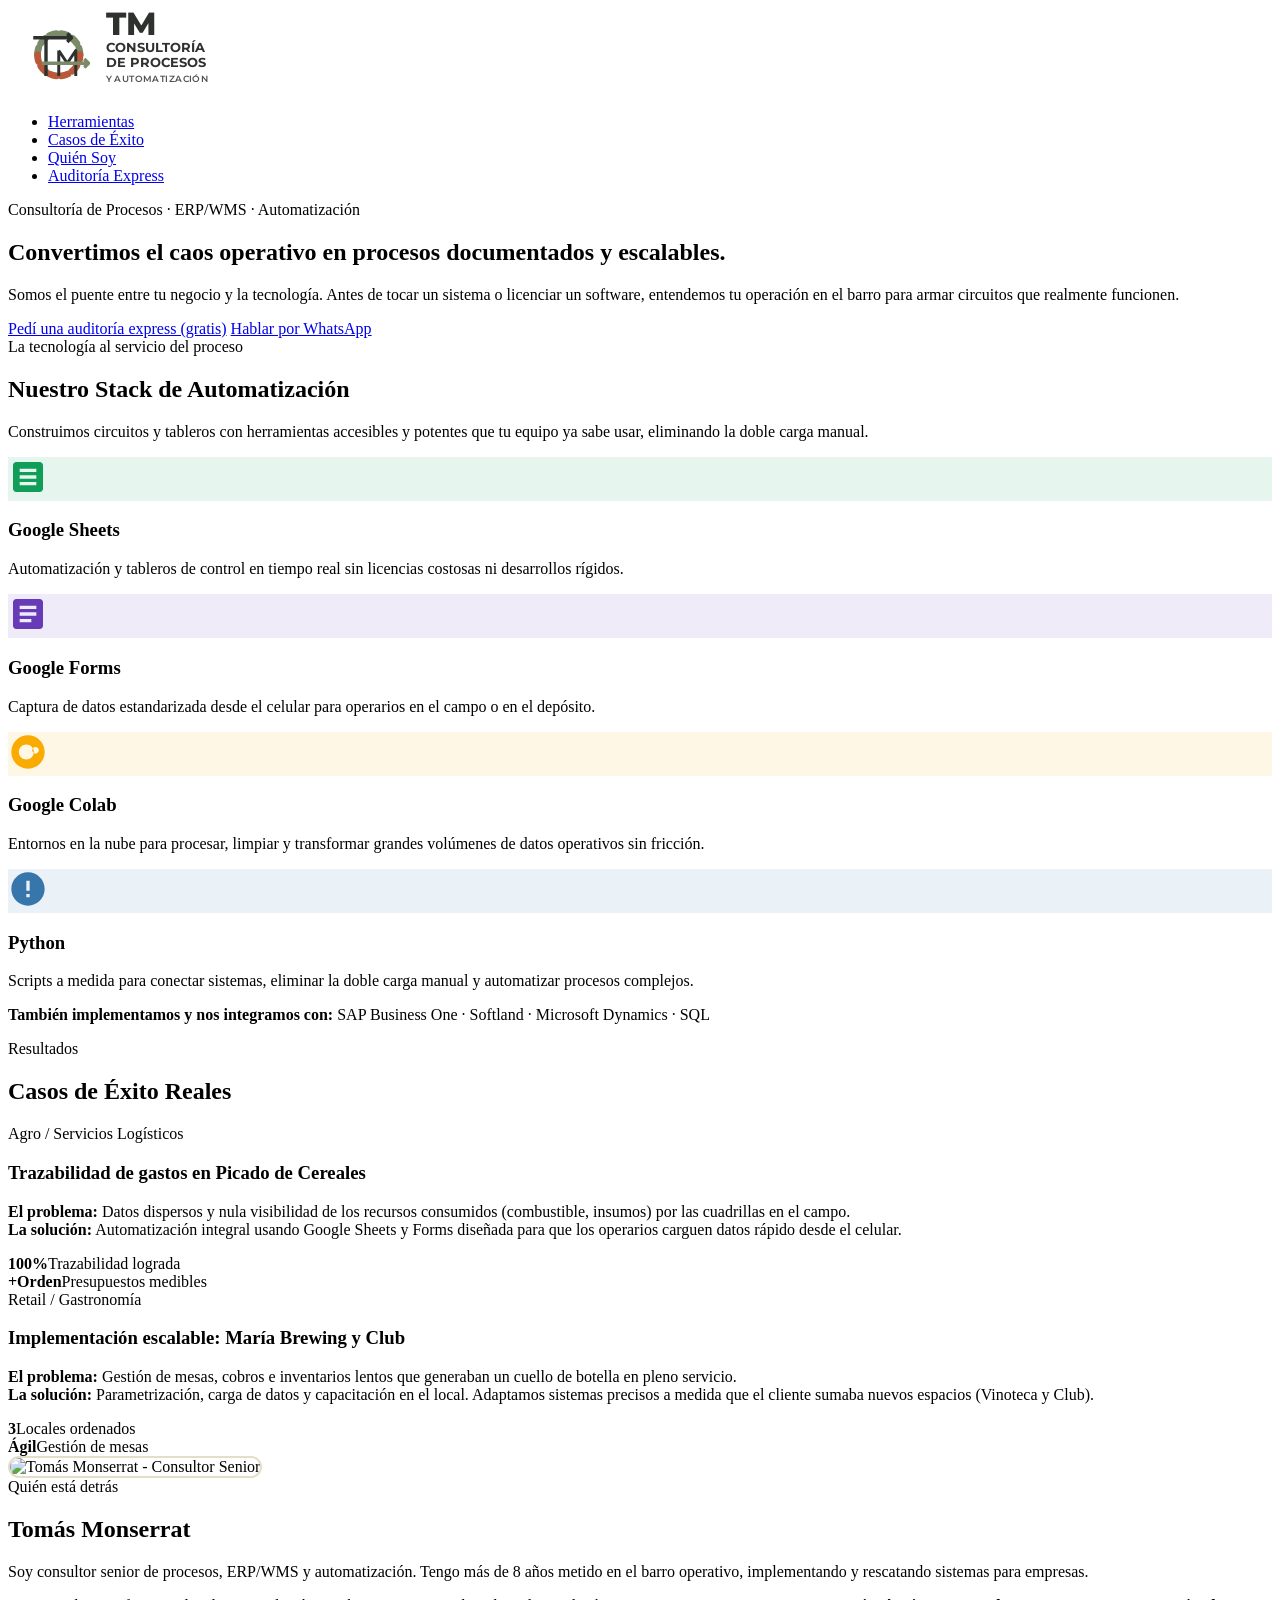
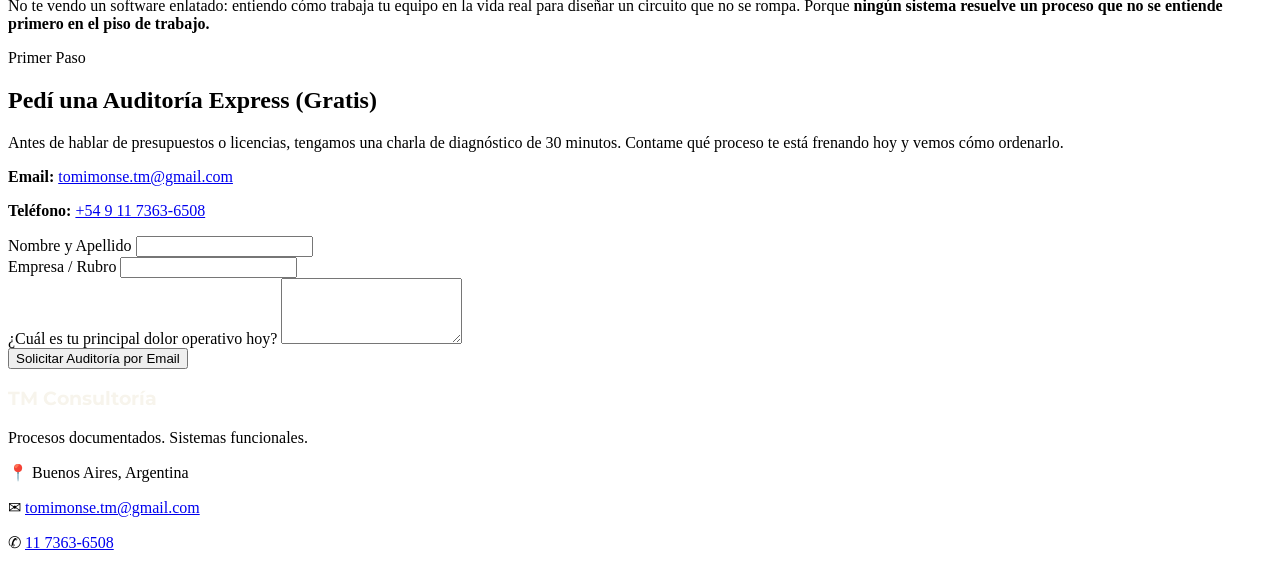
==== commit 866d7269: "Actualizar index.html" ====
--- a/index.html
+++ b/index.html
@@ -8,31 +8,24 @@
   <link rel="preconnect" href="https://fonts.googleapis.com">
   <link rel="preconnect" href="https://fonts.gstatic.com" crossorigin>
   <link href="https://fonts.googleapis.com/css2?family=Montserrat:wght@600;700;800&family=Roboto:wght@400;500&display=swap" rel="stylesheet">
-  <link rel="stylesheet" href="./assets/css/styles.css">
+  <link rel="stylesheet" href="styles.css">
 </head>
 <body>
 
-  <!-- Header con el Logo Corregido -->
+  <!-- ================= HEADER Y LOGO ================= -->
   <header class="site-header">
     <div class="container header-inner">
       <a href="#" class="brand-logo" aria-label="TM Consultoría Inicio">
+        <!-- Logo Vectorial Alineado Perfectamente -->
         <svg viewBox="0 0 320 100" width="280" height="85" xmlns="http://www.w3.org/2000/svg">
-          <!-- Isotipo: Engranaje y Letras -->
           <g transform="translate(15, 15)">
-            <!-- Engranaje Verde Seco (Mitad Superior Izquierda) -->
             <path d="M 15 40 a 25 25 0 0 1 50 0" fill="none" stroke="#7A8B69" stroke-width="8" stroke-dasharray="8 6" stroke-linecap="round"/>
-            <!-- Engranaje Terracota (Mitad Inferior Derecha) -->
             <path d="M 65 40 a 25 25 0 0 1 -50 0" fill="none" stroke="#B85A3A" stroke-width="8" stroke-dasharray="8 6" stroke-linecap="round"/>
-            
-            <!-- Letra T con flecha negra -->
             <path d="M 10 20 L 55 20 L 50 15 M 55 20 L 50 25" stroke="#2F312E" stroke-width="4" fill="none" stroke-linejoin="round"/>
             <path d="M 25 20 L 25 65" stroke="#2F312E" stroke-width="4" fill="none"/>
-            
-            <!-- Letra M con flecha verde cruzando -->
             <path d="M 40 35 L 40 65 M 40 35 L 50 50 L 60 35 L 60 65" stroke="#2F312E" stroke-width="3.5" fill="none" stroke-linejoin="round"/>
             <path d="M 20 50 L 75 50 L 70 45 M 75 50 L 70 55" stroke="#7A8B69" stroke-width="4" fill="none" stroke-linejoin="round"/>
           </g>
-          <!-- Texto Bloque -->
           <g transform="translate(110, 32)" font-family="Montserrat, sans-serif" fill="#2F312E">
             <text x="0" y="0" font-size="38" font-weight="800" letter-spacing="1">TM</text>
             <text x="0" y="20" font-size="15" font-weight="700">CONSULTORÍA</text>
@@ -43,60 +36,57 @@
       </a>
       <nav class="main-nav">
         <ul>
-          <li><a href="#problemas">Problemas</a></li>
           <li><a href="#stack">Herramientas</a></li>
-          <li><a href="#casos">Casos</a></li>
-          <li><a href="#auditoria" class="btn btn-primary btn-sm">Auditoría express</a></li>
+          <li><a href="#casos">Casos de Éxito</a></li>
+          <li><a href="#quien-soy">Quién Soy</a></li>
+          <li><a href="#auditoria" class="btn btn-primary btn-sm">Auditoría Express</a></li>
         </ul>
       </nav>
     </div>
   </header>
 
   <main>
-    <!-- Hero Section -->
+    <!-- ================= HERO ================= -->
     <section class="hero section-padding">
       <div class="container hero-grid">
-        <div class="hero-content">
+        <div class="hero-content fade-in">
           <span class="eyebrow">Consultoría de Procesos · ERP/WMS · Automatización</span>
-          <h1>Convertimos el caos operativo en procesos documentados, durables y escalables.</h1>
+          <h1>Convertimos el caos operativo en procesos documentados y escalables.</h1>
           <p class="hero-subtitle">Somos el puente entre tu negocio y la tecnología. Antes de tocar un sistema o licenciar un software, entendemos tu operación en el barro para armar circuitos que realmente funcionen.</p>
           <div class="hero-actions">
             <a href="#auditoria" class="btn btn-primary">Pedí una auditoría express (gratis)</a>
-            <a href="#casos" class="btn btn-secondary">Ver casos de éxito</a>
-          </div>
-        </div>
-      </div>
-    </section>
-
-    <!-- Nueva Sección del Stack Tecnológico Destacado -->
+            <a href="https://wa.me/5491173636508" target="_blank" class="btn btn-secondary">Hablar por WhatsApp</a>
+          </div>
+        </div>
+      </div>
+    </section>
+
+    <!-- ================= STACK TECNOLÓGICO ================= -->
     <section id="stack" class="section-padding bg-alt">
       <div class="container">
-        <div class="section-header text-center">
+        <div class="section-header text-center fade-in">
           <span class="eyebrow">La tecnología al servicio del proceso</span>
           <h2>Nuestro Stack de Automatización</h2>
-          <p>Eliminamos la doble carga construyendo circuitos y tableros con herramientas accesibles y potentes que tu equipo ya sabe usar.</p>
+          <p>Construimos circuitos y tableros con herramientas accesibles y potentes que tu equipo ya sabe usar, eliminando la doble carga manual.</p>
         </div>
         
-        <div class="stack-grid">
-          <!-- Google Sheets -->
+        <div class="stack-grid fade-in">
           <div class="stack-card">
             <div class="stack-icon" style="background-color: rgba(15, 157, 88, 0.1); color: #0F9D58;">
               <svg viewBox="0 0 24 24" fill="currentColor" width="40" height="40"><path d="M19 3H5c-1.1 0-2 .9-2 2v14c0 1.1.9 2 2 2h14c1.1 0 2-.9 2-2V5c0-1.1-.9-2-2-2zm-2 14H7v-2h10v2zm0-4H7v-2h10v2zm0-4H7V7h10v2z"/></svg>
             </div>
             <h3>Google Sheets</h3>
-            <p>Automatización, bases maestras y tableros de control en tiempo real sin licencias costosas ni desarrollos rígidos.</p>
+            <p>Automatización y tableros de control en tiempo real sin licencias costosas ni desarrollos rígidos.</p>
           </div>
           
-          <!-- Google Forms -->
           <div class="stack-card">
             <div class="stack-icon" style="background-color: rgba(103, 58, 183, 0.1); color: #673AB7;">
               <svg viewBox="0 0 24 24" fill="currentColor" width="40" height="40"><path d="M19 3H5c-1.1 0-2 .9-2 2v14c0 1.1.9 2 2 2h14c1.1 0 2-.9 2-2V5c0-1.1-.9-2-2-2zm-5 14H7v-2h7v2zm3-4H7v-2h10v2zm0-4H7V7h10v2z"/></svg>
             </div>
             <h3>Google Forms</h3>
-            <p>Captura de datos rápida y estandarizada desde el celular para operarios en el campo o en el depósito.</p>
-          </div>
-
-          <!-- Google Colab -->
+            <p>Captura de datos estandarizada desde el celular para operarios en el campo o en el depósito.</p>
+          </div>
+
           <div class="stack-card">
             <div class="stack-icon" style="background-color: rgba(249, 171, 0, 0.1); color: #F9AB00;">
               <svg viewBox="0 0 24 24" fill="currentColor" width="40" height="40"><path d="M12 2C6.48 2 2 6.48 2 12s4.48 10 10 10 10-4.48 10-10S17.52 2 12 2zm-1 14.5c-2.5 0-4.5-2-4.5-4.5s2-4.5 4.5-4.5 4.5 2 4.5 4.5-2 4.5-4.5 4.5zm5.5-3.5c-1.1 0-2-.9-2-2s.9-2 2-2 2 .9 2 2-.9 2-2 2z"/></svg>
@@ -105,68 +95,133 @@
             <p>Entornos en la nube para procesar, limpiar y transformar grandes volúmenes de datos operativos sin fricción.</p>
           </div>
 
-          <!-- Python -->
           <div class="stack-card">
             <div class="stack-icon" style="background-color: rgba(55, 118, 171, 0.1); color: #3776AB;">
               <svg viewBox="0 0 24 24" fill="currentColor" width="40" height="40"><path d="M12 2c-5.5 0-10 4.5-10 10s4.5 10 10 10 10-4.5 10-10S17.5 2 12 2zm1 15h-2v-2h2v2zm0-4h-2V7h2v6z"/></svg>
             </div>
             <h3>Python</h3>
-            <p>Scripts y rutinas a medida para conectar sistemas, eliminar la doble carga manual y automatizar procesos complejos.</p>
-          </div>
-        </div>
-
-        <div class="integrations-banner">
+            <p>Scripts a medida para conectar sistemas, eliminar la doble carga manual y automatizar procesos complejos.</p>
+          </div>
+        </div>
+
+        <div class="integrations-banner fade-in">
           <p><strong>También implementamos y nos integramos con:</strong> SAP Business One · Softland · Microsoft Dynamics · SQL</p>
         </div>
       </div>
     </section>
 
-    <!-- Sección de Casos de Éxito -->
+    <!-- ================= CASOS DE ÉXITO ================= -->
     <section id="casos" class="section-padding">
       <div class="container">
-        <div class="section-header">
+        <div class="section-header fade-in">
           <span class="eyebrow">Resultados</span>
-          <h2>Casos de éxito</h2>
-        </div>
-        <div class="cards-grid cols-3">
-          <!-- Caso Agro -->
+          <h2>Casos de Éxito Reales</h2>
+        </div>
+        <div class="cards-grid cols-2 fade-in">
           <article class="card case-card">
-            <span class="badge">Agro / Servicios</span>
-            <h3>Control de costos logísticos y trazabilidad en campo</h3>
-            <p class="case-desc">Automatización integral con Google Sheets y Forms para medir recursos consumidos por cuadrillas.</p>
+            <span class="badge">Agro / Servicios Logísticos</span>
+            <h3>Trazabilidad de gastos en Picado de Cereales</h3>
+            <p class="case-desc"><strong>El problema:</strong> Datos dispersos y nula visibilidad de los recursos consumidos (combustible, insumos) por las cuadrillas en el campo.<br><strong>La solución:</strong> Automatización integral usando Google Sheets y Forms diseñada para que los operarios carguen datos rápido desde el celular.</p>
             <div class="case-result">
-              <div class="metric">
-                <strong>100%</strong>
-                <span>Trazabilidad lograda</span>
-              </div>
-            </div>
-            <a href="./casos/agro.html" class="link-arrow">Ver caso detallado →</a>
+              <div class="metric"><strong>100%</strong><span>Trazabilidad lograda</span></div>
+              <div class="metric"><strong>+Orden</strong><span>Presupuestos medibles</span></div>
+            </div>
           </article>
-          <!-- Caso María Brewing -->
+          
           <article class="card case-card">
             <span class="badge">Retail / Gastronomía</span>
-            <h3>Implementación escalable: María Brewing y Vinoteca</h3>
-            <p class="case-desc">Búsqueda, parametrización y capacitación de sistemas a medida para tres negocios con operativas distintas.</p>
+            <h3>Implementación escalable: María Brewing y Club</h3>
+            <p class="case-desc"><strong>El problema:</strong> Gestión de mesas, cobros e inventarios lentos que generaban un cuello de botella en pleno servicio.<br><strong>La solución:</strong> Parametrización, carga de datos y capacitación en el local. Adaptamos sistemas precisos a medida que el cliente sumaba nuevos espacios (Vinoteca y Club).</p>
             <div class="case-result">
-              <div class="metric">
-                <strong>3</strong>
-                <span>Locales ordenados</span>
-              </div>
-            </div>
-            <a href="./casos/maria.html" class="link-arrow">Ver caso detallado →</a>
+              <div class="metric"><strong>3</strong><span>Locales ordenados</span></div>
+              <div class="metric"><strong>Ágil</strong><span>Gestión de mesas</span></div>
+            </div>
           </article>
         </div>
       </div>
     </section>
 
-    <!-- CTA Footer -->
-    <section id="auditoria" class="section-padding bg-alt">
-      <div class="container text-center" style="max-width: 600px;">
-        <h2>Pedí una auditoría express gratuita</h2>
-        <p style="margin-bottom: 2rem;">Contame qué proceso o área te está frenando hoy y coordinamos una charla breve para analizar tu operación.</p>
-        <a href="mailto:tomimonse.tm@gmail.com" class="btn btn-primary btn-full" style="padding: 1.2rem;">Escribime y ordenemos tu negocio</a>
+    <!-- ================= PERFIL / QUIÉN SOY ================= -->
+    <section id="quien-soy" class="section-padding bg-alt">
+      <div class="container profile-grid">
+        <div class="profile-img fade-in">
+          <!-- TODO: Reemplazar "foto-tomas.jpg" por el nombre real de tu foto -->
+          <img src="foto-tomas.jpg" alt="Tomás Monserrat - Consultor Senior" style="width: 100%; border-radius: 12px; border: 2px solid #E4DEC9;">
+        </div>
+        <div class="profile-text fade-in">
+          <span class="eyebrow">Quién está detrás</span>
+          <h2>Tomás Monserrat</h2>
+          <p>Soy consultor senior de procesos, ERP/WMS y automatización. Tengo más de 8 años metido en el barro operativo, implementando y rescatando sistemas para empresas.</p>
+          <p>No te vendo un software enlatado: entiendo cómo trabaja tu equipo en la vida real para diseñar un circuito que no se rompa. Porque <strong>ningún sistema resuelve un proceso que no se entiende primero en el piso de trabajo.</strong></p>
+        </div>
+      </div>
+    </section>
+
+    <!-- ================= CONTACTO Y AUDITORÍA ================= -->
+    <section id="auditoria" class="section-padding">
+      <div class="container audit-wrapper fade-in">
+        <div class="audit-content">
+          <span class="eyebrow">Primer Paso</span>
+          <h2>Pedí una Auditoría Express (Gratis)</h2>
+          <p>Antes de hablar de presupuestos o licencias, tengamos una charla de diagnóstico de 30 minutos. Contame qué proceso te está frenando hoy y vemos cómo ordenarlo.</p>
+          <div class="contact-direct">
+            <p><strong>Email:</strong> <a href="mailto:tomimonse.tm@gmail.com">tomimonse.tm@gmail.com</a></p>
+            <p><strong>Teléfono:</strong> <a href="https://wa.me/5491173636508" target="_blank">+54 9 11 7363-6508</a></p>
+          </div>
+        </div>
+        <div class="audit-form-container">
+          <!-- TODO: En el 'action', pondremos el link de Formspree cuando te crees la cuenta. Por ahora enviará un correo directamente. -->
+          <form action="mailto:tomimonse.tm@gmail.com" method="POST" enctype="text/plain" class="contact-form">
+            <div class="form-group">
+              <label for="nombre">Nombre y Apellido</label>
+              <input type="text" id="nombre" name="Nombre" required>
+            </div>
+            <div class="form-group">
+              <label for="empresa">Empresa / Rubro</label>
+              <input type="text" id="empresa" name="Empresa" required>
+            </div>
+            <div class="form-group">
+              <label for="mensaje">¿Cuál es tu principal dolor operativo hoy?</label>
+              <textarea id="mensaje" name="Mensaje" rows="4" required></textarea>
+            </div>
+            <button type="submit" class="btn btn-primary btn-full">Solicitar Auditoría por Email</button>
+          </form>
+        </div>
       </div>
     </section>
   </main>
+
+  <!-- ================= FOOTER ================= -->
+  <footer class="site-footer">
+    <div class="container footer-flex">
+      <div class="footer-brand">
+        <h3 style="color: #F7F4EC; font-family: 'Montserrat', sans-serif;">TM Consultoría</h3>
+        <p>Procesos documentados. Sistemas funcionales.</p>
+      </div>
+      <div class="footer-contact">
+        <p>📍 Buenos Aires, Argentina</p>
+        <p>✉ <a href="mailto:tomimonse.tm@gmail.com">tomimonse.tm@gmail.com</a></p>
+        <p>✆ <a href="https://wa.me/5491173636508" target="_blank">11 7363-6508</a></p>
+      </div>
+    </div>
+  </footer>
+
+  <!-- ================= SCRIPTS ================= -->
+  <script>
+    // Microinteracción para que los elementos aparezcan suavemente al hacer scroll
+    document.addEventListener("DOMContentLoaded", () => {
+      const observerOptions = { root: null, rootMargin: '0px', threshold: 0.1 };
+      const observer = new IntersectionObserver((entries, obs) => {
+        entries.forEach(entry => {
+          if (entry.isIntersecting) {
+            entry.target.classList.add('visible');
+            obs.unobserve(entry.target);
+          }
+        });
+      }, observerOptions);
+
+      document.querySelectorAll('.fade-in').forEach(el => observer.observe(el));
+    });
+  </script>
 </body>
 </html>
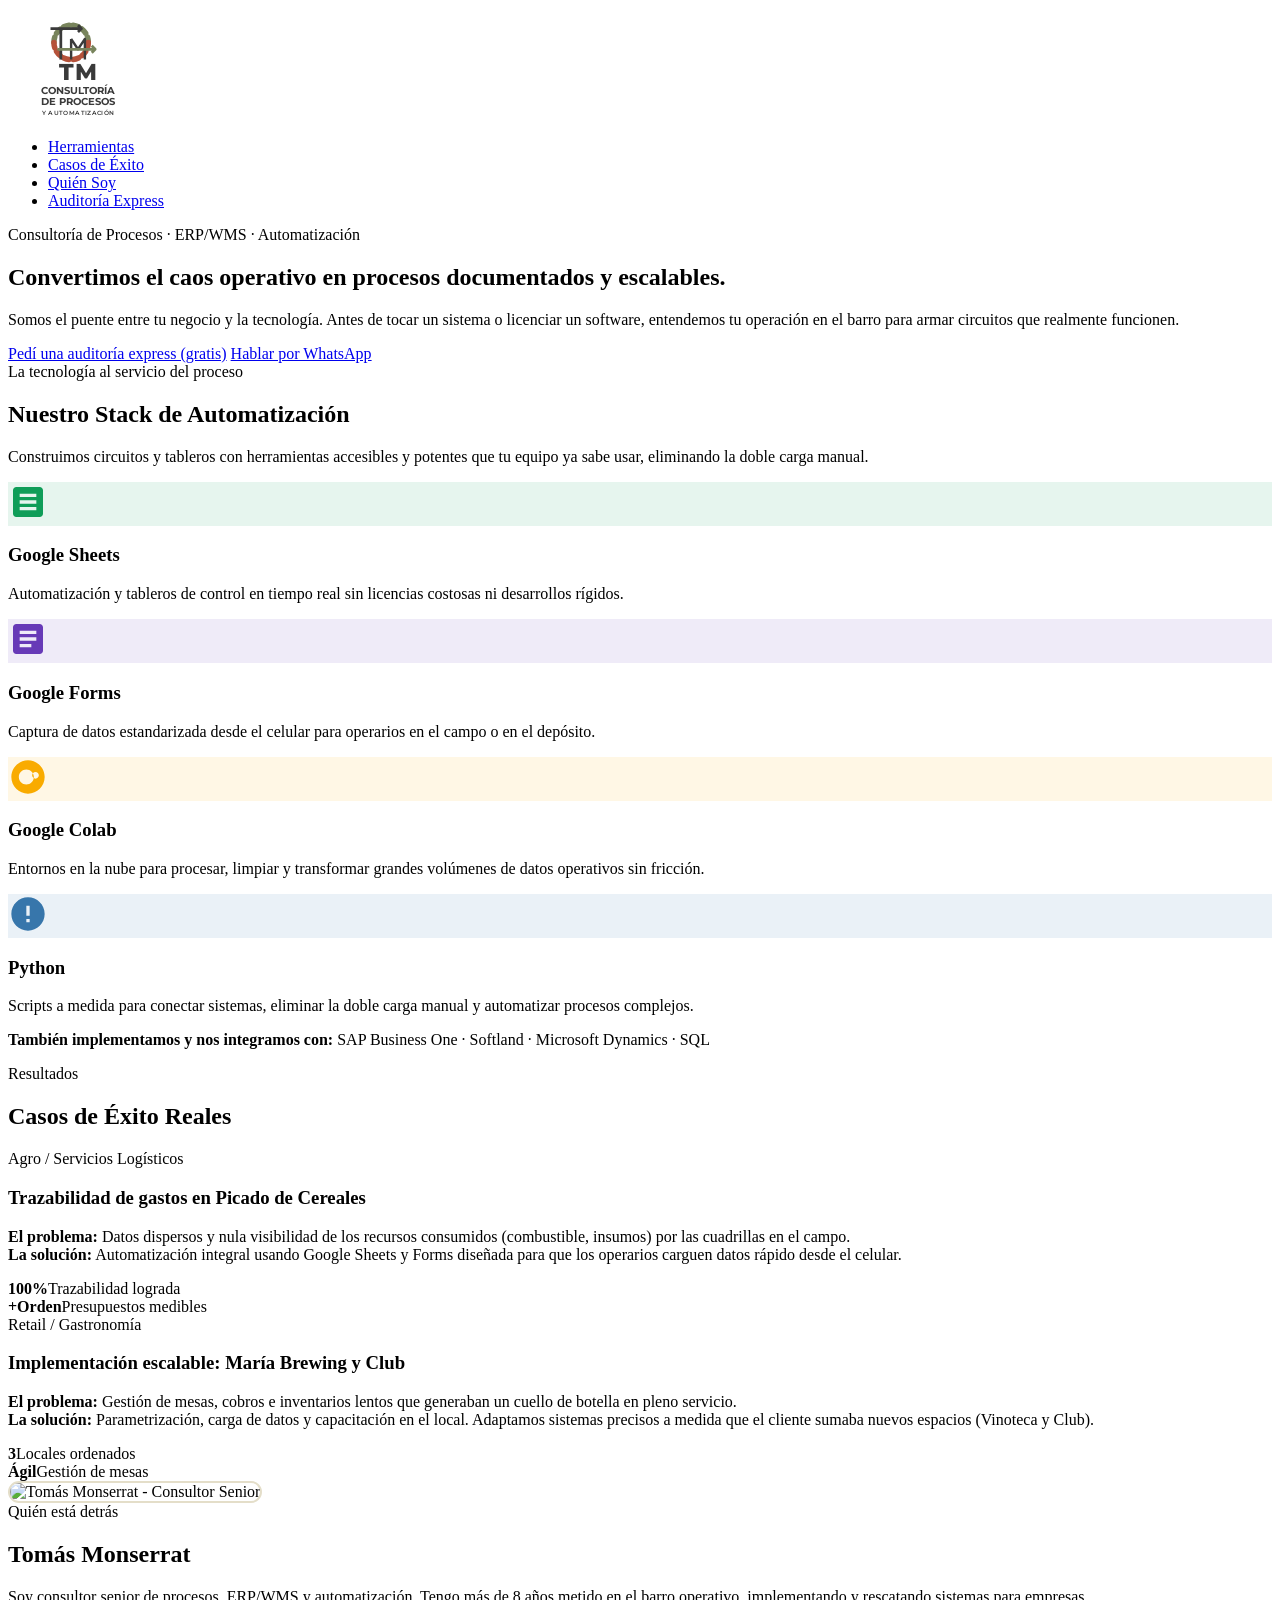
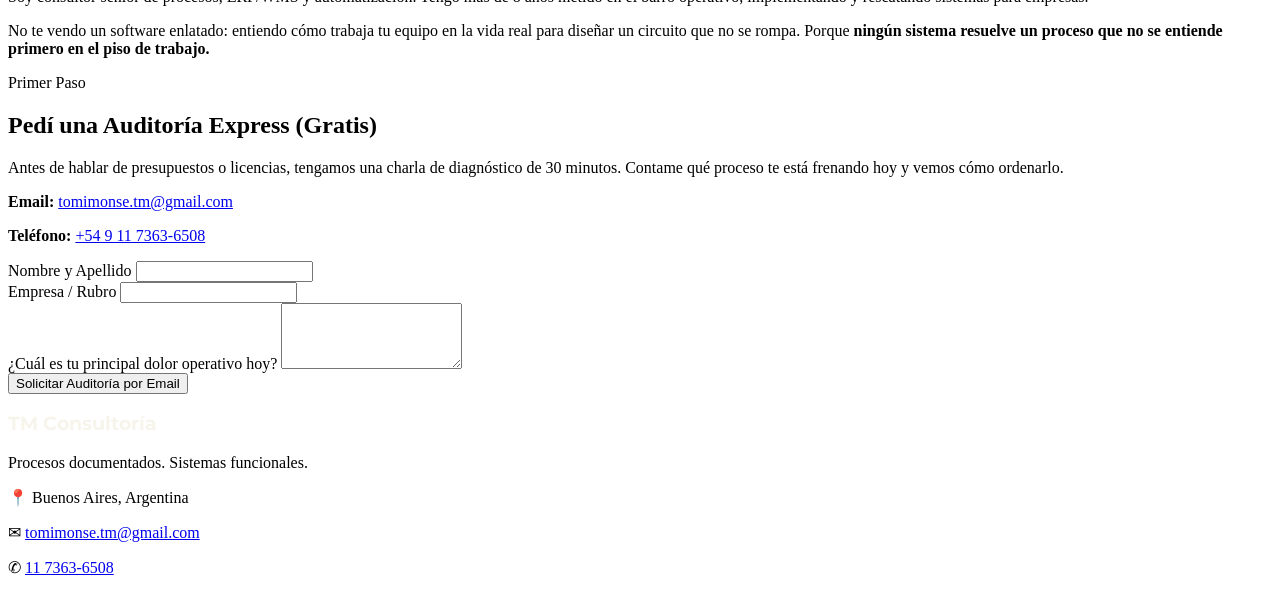
==== commit 87911bb9: "Actualizar index.html" ====
--- a/index.html
+++ b/index.html
@@ -12,25 +12,31 @@
 </head>
 <body>
 
-  <!-- ================= HEADER Y LOGO ================= -->
+   <!-- ================= HEADER Y LOGO ================= -->
   <header class="site-header">
     <div class="container header-inner">
       <a href="#" class="brand-logo" aria-label="TM Consultoría Inicio">
-        <!-- Logo Vectorial Alineado Perfectamente -->
-        <svg viewBox="0 0 320 100" width="280" height="85" xmlns="http://www.w3.org/2000/svg">
-          <g transform="translate(15, 15)">
-            <path d="M 15 40 a 25 25 0 0 1 50 0" fill="none" stroke="#7A8B69" stroke-width="8" stroke-dasharray="8 6" stroke-linecap="round"/>
-            <path d="M 65 40 a 25 25 0 0 1 -50 0" fill="none" stroke="#B85A3A" stroke-width="8" stroke-dasharray="8 6" stroke-linecap="round"/>
-            <path d="M 10 20 L 55 20 L 50 15 M 55 20 L 50 25" stroke="#2F312E" stroke-width="4" fill="none" stroke-linejoin="round"/>
-            <path d="M 25 20 L 25 65" stroke="#2F312E" stroke-width="4" fill="none"/>
-            <path d="M 40 35 L 40 65 M 40 35 L 50 50 L 60 35 L 60 65" stroke="#2F312E" stroke-width="3.5" fill="none" stroke-linejoin="round"/>
-            <path d="M 20 50 L 75 50 L 70 45 M 75 50 L 70 55" stroke="#7A8B69" stroke-width="4" fill="none" stroke-linejoin="round"/>
+        <!-- Logo Compacto (Vectorizado del Manual de Marca) -->
+        <svg viewBox="0 0 200 160" width="140" height="110" xmlns="http://www.w3.org/2000/svg">
+          <!-- Isotipo: Engranaje y Letras -->
+          <g transform="translate(50, 10)">
+            <!-- Engranaje Verde Seco -->
+            <path d="M 15 40 a 25 25 0 0 1 50 0" fill="none" stroke="#78845C" stroke-width="8" stroke-dasharray="8 6" stroke-linecap="round"/>
+            <!-- Engranaje Terracota -->
+            <path d="M 65 40 a 25 25 0 0 1 -50 0" fill="none" stroke="#B5523A" stroke-width="8" stroke-dasharray="8 6" stroke-linecap="round"/>
+            <!-- Letra T -->
+            <path d="M 10 20 L 55 20 L 50 15 M 55 20 L 50 25" stroke="#3A3A3A" stroke-width="4" fill="none" stroke-linejoin="round"/>
+            <path d="M 25 20 L 25 65" stroke="#3A3A3A" stroke-width="4" fill="none"/>
+            <!-- Letra M -->
+            <path d="M 40 35 L 40 65 M 40 35 L 50 50 L 60 35 L 60 65" stroke="#3A3A3A" stroke-width="3.5" fill="none" stroke-linejoin="round"/>
+            <path d="M 20 50 L 75 50 L 70 45 M 75 50 L 70 55" stroke="#78845C" stroke-width="4" fill="none" stroke-linejoin="round"/>
           </g>
-          <g transform="translate(110, 32)" font-family="Montserrat, sans-serif" fill="#2F312E">
-            <text x="0" y="0" font-size="38" font-weight="800" letter-spacing="1">TM</text>
-            <text x="0" y="20" font-size="15" font-weight="700">CONSULTORÍA</text>
-            <text x="0" y="38" font-size="15" font-weight="700">DE PROCESOS</text>
-            <text x="0" y="55" font-size="10.5" font-weight="600" fill="#4F524D" letter-spacing="0.5">Y AUTOMATIZACIÓN</text>
+          <!-- Texto Centrado Debajo -->
+          <g transform="translate(100, 105)" font-family="Montserrat, sans-serif" fill="#3A3A3A" text-anchor="middle">
+            <text x="0" y="0" font-size="34" font-weight="800" letter-spacing="1">TM</text>
+            <text x="0" y="20" font-size="14" font-weight="700">CONSULTORÍA</text>
+            <text x="0" y="36" font-size="14" font-weight="700">DE PROCESOS</text>
+            <text x="0" y="50" font-size="9" font-weight="600" fill="#3A3A3A" letter-spacing="0.5">Y AUTOMATIZACIÓN</text>
           </g>
         </svg>
       </a>
@@ -45,6 +51,7 @@
     </div>
   </header>
 
+
   <main>
     <!-- ================= HERO ================= -->
     <section class="hero section-padding">
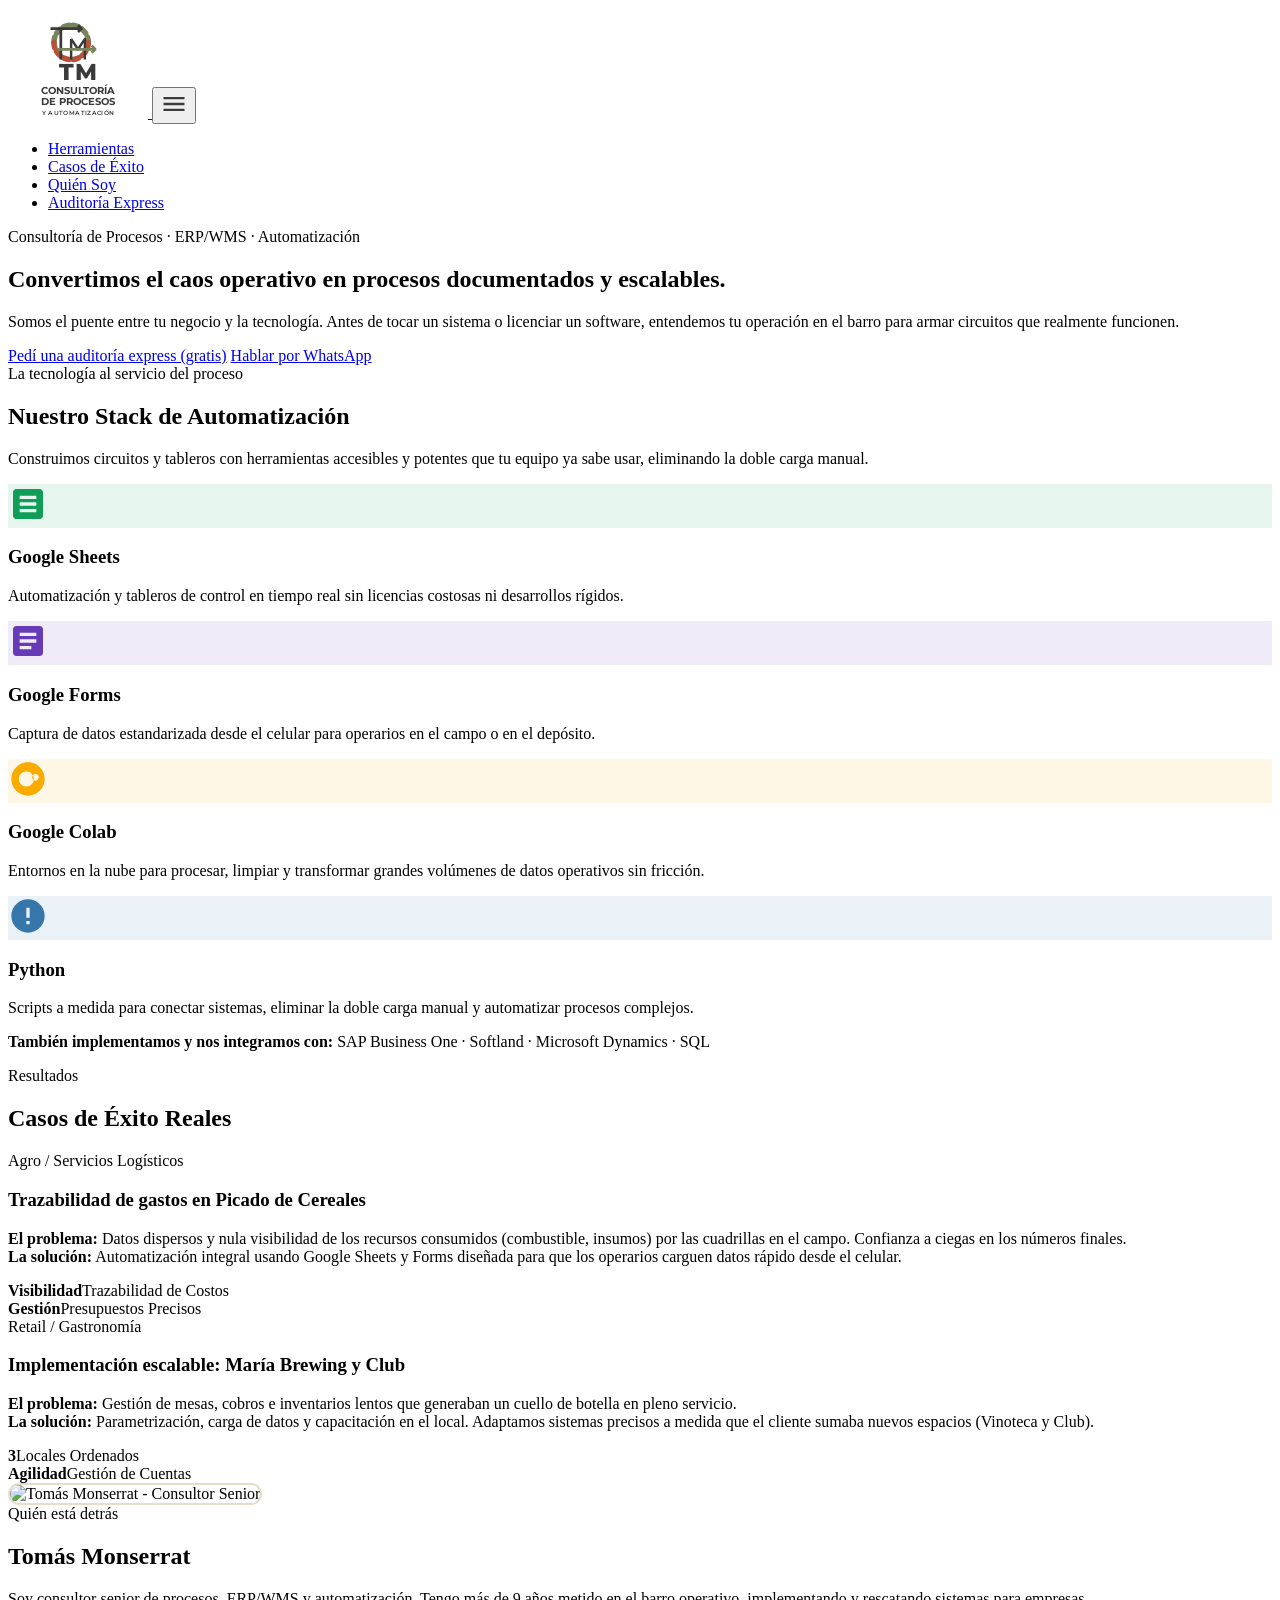
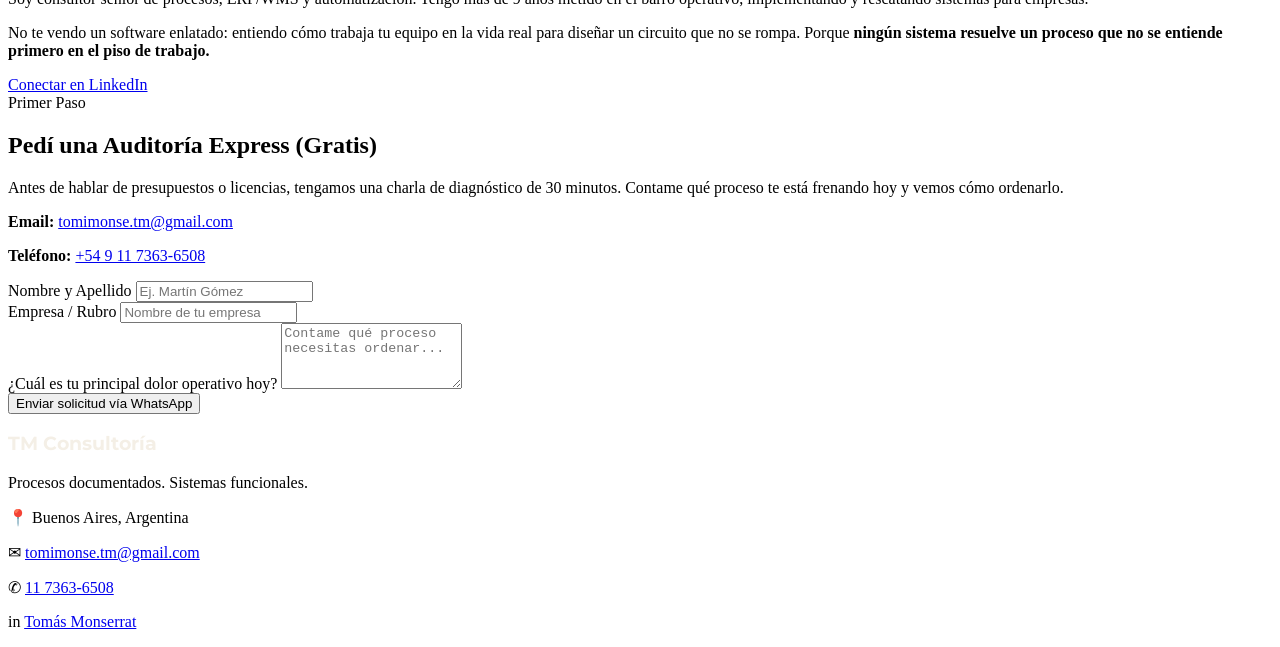
==== commit a3ac196c: "Actualizar index.html" ====
--- a/index.html
+++ b/index.html
@@ -12,26 +12,20 @@
 </head>
 <body>
 
-   <!-- ================= HEADER Y LOGO ================= -->
+  <!-- ================= HEADER Y LOGO ================= -->
   <header class="site-header">
     <div class="container header-inner">
       <a href="#" class="brand-logo" aria-label="TM Consultoría Inicio">
-        <!-- Logo Compacto (Vectorizado del Manual de Marca) -->
+        <!-- Logo Compacto del Manual de Marca -->
         <svg viewBox="0 0 200 160" width="140" height="110" xmlns="http://www.w3.org/2000/svg">
-          <!-- Isotipo: Engranaje y Letras -->
           <g transform="translate(50, 10)">
-            <!-- Engranaje Verde Seco -->
             <path d="M 15 40 a 25 25 0 0 1 50 0" fill="none" stroke="#78845C" stroke-width="8" stroke-dasharray="8 6" stroke-linecap="round"/>
-            <!-- Engranaje Terracota -->
             <path d="M 65 40 a 25 25 0 0 1 -50 0" fill="none" stroke="#B5523A" stroke-width="8" stroke-dasharray="8 6" stroke-linecap="round"/>
-            <!-- Letra T -->
             <path d="M 10 20 L 55 20 L 50 15 M 55 20 L 50 25" stroke="#3A3A3A" stroke-width="4" fill="none" stroke-linejoin="round"/>
             <path d="M 25 20 L 25 65" stroke="#3A3A3A" stroke-width="4" fill="none"/>
-            <!-- Letra M -->
             <path d="M 40 35 L 40 65 M 40 35 L 50 50 L 60 35 L 60 65" stroke="#3A3A3A" stroke-width="3.5" fill="none" stroke-linejoin="round"/>
             <path d="M 20 50 L 75 50 L 70 45 M 75 50 L 70 55" stroke="#78845C" stroke-width="4" fill="none" stroke-linejoin="round"/>
           </g>
-          <!-- Texto Centrado Debajo -->
           <g transform="translate(100, 105)" font-family="Montserrat, sans-serif" fill="#3A3A3A" text-anchor="middle">
             <text x="0" y="0" font-size="34" font-weight="800" letter-spacing="1">TM</text>
             <text x="0" y="20" font-size="14" font-weight="700">CONSULTORÍA</text>
@@ -40,7 +34,12 @@
           </g>
         </svg>
       </a>
-      <nav class="main-nav">
+      
+      <button class="menu-toggle" id="mobile-menu-btn" aria-label="Abrir menú">
+        <svg viewBox="0 0 24 24" width="28" height="28" fill="#3A3A3A"><path d="M3 18h18v-2H3v2zm0-5h18v-2H3v2zm0-7v2h18V6H3z"/></svg>
+      </button>
+
+      <nav class="main-nav" id="main-navigation">
         <ul>
           <li><a href="#stack">Herramientas</a></li>
           <li><a href="#casos">Casos de Éxito</a></li>
@@ -50,7 +49,6 @@
       </nav>
     </div>
   </header>
-
 
   <main>
     <!-- ================= HERO ================= -->
@@ -62,7 +60,8 @@
           <p class="hero-subtitle">Somos el puente entre tu negocio y la tecnología. Antes de tocar un sistema o licenciar un software, entendemos tu operación en el barro para armar circuitos que realmente funcionen.</p>
           <div class="hero-actions">
             <a href="#auditoria" class="btn btn-primary">Pedí una auditoría express (gratis)</a>
-            <a href="https://wa.me/5491173636508" target="_blank" class="btn btn-secondary">Hablar por WhatsApp</a>
+            <!-- Enlace al WhatsApp configurado -->
+            <a href="https://wa.me/5491173636508" target="_blank" rel="noopener noreferrer" class="btn btn-secondary">Hablar por WhatsApp</a>
           </div>
         </div>
       </div>
@@ -125,13 +124,14 @@
           <h2>Casos de Éxito Reales</h2>
         </div>
         <div class="cards-grid cols-2 fade-in">
+          <!-- CASO 1: Ajustado sin prometer cifras de horas o porcentaje de dinero -->
           <article class="card case-card">
             <span class="badge">Agro / Servicios Logísticos</span>
             <h3>Trazabilidad de gastos en Picado de Cereales</h3>
-            <p class="case-desc"><strong>El problema:</strong> Datos dispersos y nula visibilidad de los recursos consumidos (combustible, insumos) por las cuadrillas en el campo.<br><strong>La solución:</strong> Automatización integral usando Google Sheets y Forms diseñada para que los operarios carguen datos rápido desde el celular.</p>
+            <p class="case-desc"><strong>El problema:</strong> Datos dispersos y nula visibilidad de los recursos consumidos (combustible, insumos) por las cuadrillas en el campo. Confianza a ciegas en los números finales.<br><strong>La solución:</strong> Automatización integral usando Google Sheets y Forms diseñada para que los operarios carguen datos rápido desde el celular.</p>
             <div class="case-result">
-              <div class="metric"><strong>100%</strong><span>Trazabilidad lograda</span></div>
-              <div class="metric"><strong>+Orden</strong><span>Presupuestos medibles</span></div>
+              <div class="metric"><strong>Visibilidad</strong><span>Trazabilidad de Costos</span></div>
+              <div class="metric"><strong>Gestión</strong><span>Presupuestos Precisos</span></div>
             </div>
           </article>
           
@@ -140,8 +140,8 @@
             <h3>Implementación escalable: María Brewing y Club</h3>
             <p class="case-desc"><strong>El problema:</strong> Gestión de mesas, cobros e inventarios lentos que generaban un cuello de botella en pleno servicio.<br><strong>La solución:</strong> Parametrización, carga de datos y capacitación en el local. Adaptamos sistemas precisos a medida que el cliente sumaba nuevos espacios (Vinoteca y Club).</p>
             <div class="case-result">
-              <div class="metric"><strong>3</strong><span>Locales ordenados</span></div>
-              <div class="metric"><strong>Ágil</strong><span>Gestión de mesas</span></div>
+              <div class="metric"><strong>3</strong><span>Locales Ordenados</span></div>
+              <div class="metric"><strong>Agilidad</strong><span>Gestión de Cuentas</span></div>
             </div>
           </article>
         </div>
@@ -152,14 +152,14 @@
     <section id="quien-soy" class="section-padding bg-alt">
       <div class="container profile-grid">
         <div class="profile-img fade-in">
-          <!-- TODO: Reemplazar "foto-tomas.jpg" por el nombre real de tu foto -->
           <img src="foto-tomas.jpg" alt="Tomás Monserrat - Consultor Senior" style="width: 100%; border-radius: 12px; border: 2px solid #E4DEC9;">
         </div>
         <div class="profile-text fade-in">
           <span class="eyebrow">Quién está detrás</span>
           <h2>Tomás Monserrat</h2>
-          <p>Soy consultor senior de procesos, ERP/WMS y automatización. Tengo más de 8 años metido en el barro operativo, implementando y rescatando sistemas para empresas.</p>
+          <p>Soy consultor senior de procesos, ERP/WMS y automatización. Tengo más de 9 años metido en el barro operativo, implementando y rescatando sistemas para empresas.</p>
           <p>No te vendo un software enlatado: entiendo cómo trabaja tu equipo en la vida real para diseñar un circuito que no se rompa. Porque <strong>ningún sistema resuelve un proceso que no se entiende primero en el piso de trabajo.</strong></p>
+          <a href="https://www.linkedin.com/in/tomas-monserrat-b14894125" target="_blank" rel="noopener noreferrer" class="btn btn-secondary" style="margin-top: 1rem;">Conectar en LinkedIn</a>
         </div>
       </div>
     </section>
@@ -172,26 +172,26 @@
           <h2>Pedí una Auditoría Express (Gratis)</h2>
           <p>Antes de hablar de presupuestos o licencias, tengamos una charla de diagnóstico de 30 minutos. Contame qué proceso te está frenando hoy y vemos cómo ordenarlo.</p>
           <div class="contact-direct">
+            <!-- Datos precisos de contacto -->
             <p><strong>Email:</strong> <a href="mailto:tomimonse.tm@gmail.com">tomimonse.tm@gmail.com</a></p>
-            <p><strong>Teléfono:</strong> <a href="https://wa.me/5491173636508" target="_blank">+54 9 11 7363-6508</a></p>
+            <p><strong>Teléfono:</strong> <a href="https://wa.me/5491173636508" target="_blank" rel="noopener noreferrer">+54 9 11 7363-6508</a></p>
           </div>
         </div>
         <div class="audit-form-container">
-          <!-- TODO: En el 'action', pondremos el link de Formspree cuando te crees la cuenta. Por ahora enviará un correo directamente. -->
-          <form action="mailto:tomimonse.tm@gmail.com" method="POST" enctype="text/plain" class="contact-form">
+          <form id="contactForm" class="contact-form">
             <div class="form-group">
               <label for="nombre">Nombre y Apellido</label>
-              <input type="text" id="nombre" name="Nombre" required>
+              <input type="text" id="nombre" name="Nombre" required placeholder="Ej. Martín Gómez">
             </div>
             <div class="form-group">
               <label for="empresa">Empresa / Rubro</label>
-              <input type="text" id="empresa" name="Empresa" required>
+              <input type="text" id="empresa" name="Empresa" required placeholder="Nombre de tu empresa">
             </div>
             <div class="form-group">
               <label for="mensaje">¿Cuál es tu principal dolor operativo hoy?</label>
-              <textarea id="mensaje" name="Mensaje" rows="4" required></textarea>
-            </div>
-            <button type="submit" class="btn btn-primary btn-full">Solicitar Auditoría por Email</button>
+              <textarea id="mensaje" name="Mensaje" rows="4" required placeholder="Contame qué proceso necesitas ordenar..."></textarea>
+            </div>
+            <button type="submit" class="btn btn-primary btn-full">Enviar solicitud vía WhatsApp</button>
           </form>
         </div>
       </div>
@@ -202,21 +202,32 @@
   <footer class="site-footer">
     <div class="container footer-flex">
       <div class="footer-brand">
-        <h3 style="color: #F7F4EC; font-family: 'Montserrat', sans-serif;">TM Consultoría</h3>
+        <h3 style="color: #F4EFE6; font-family: 'Montserrat', sans-serif;">TM Consultoría</h3>
         <p>Procesos documentados. Sistemas funcionales.</p>
       </div>
       <div class="footer-contact">
         <p>📍 Buenos Aires, Argentina</p>
         <p>✉ <a href="mailto:tomimonse.tm@gmail.com">tomimonse.tm@gmail.com</a></p>
-        <p>✆ <a href="https://wa.me/5491173636508" target="_blank">11 7363-6508</a></p>
+        <p>✆ <a href="https://wa.me/5491173636508" target="_blank" rel="noopener noreferrer">11 7363-6508</a></p>
+        <p>in <a href="https://www.linkedin.com/in/tomas-monserrat-b14894125" target="_blank" rel="noopener noreferrer">Tomás Monserrat</a></p>
       </div>
     </div>
   </footer>
 
   <!-- ================= SCRIPTS ================= -->
   <script>
-    // Microinteracción para que los elementos aparezcan suavemente al hacer scroll
     document.addEventListener("DOMContentLoaded", () => {
+      // 1. Menú Móvil
+      const menuBtn = document.getElementById('mobile-menu-btn');
+      const nav = document.getElementById('main-navigation');
+      menuBtn.addEventListener('click', () => {
+        nav.classList.toggle('active');
+      });
+      nav.querySelectorAll('a').forEach(link => {
+        link.addEventListener('click', () => nav.classList.remove('active'));
+      });
+
+      // 2. Animaciones al scrollear
       const observerOptions = { root: null, rootMargin: '0px', threshold: 0.1 };
       const observer = new IntersectionObserver((entries, obs) => {
         entries.forEach(entry => {
@@ -226,8 +237,24 @@
           }
         });
       }, observerOptions);
-
       document.querySelectorAll('.fade-in').forEach(el => observer.observe(el));
+
+      // 3. Envío de Formulario directo a WhatsApp (sin servidores ni configuraciones extra)
+      const form = document.getElementById('contactForm');
+      form.addEventListener('submit', function(e) {
+        e.preventDefault();
+        const nombre = document.getElementById('nombre').value;
+        const empresa = document.getElementById('empresa').value;
+        const mensaje = document.getElementById('mensaje').value;
+        
+        // Número de Tomás
+        const numero = "5491173636508";
+        const texto = `Hola Tomás, soy ${nombre} de ${empresa}. Quisiera consultar por una auditoría express. Te comento nuestro problema:\n\n"${mensaje}"`;
+        const url = `https://wa.me/${numero}?text=${encodeURIComponent(texto)}`;
+        
+        window.open(url, '_blank');
+        form.reset();
+      });
     });
   </script>
 </body>
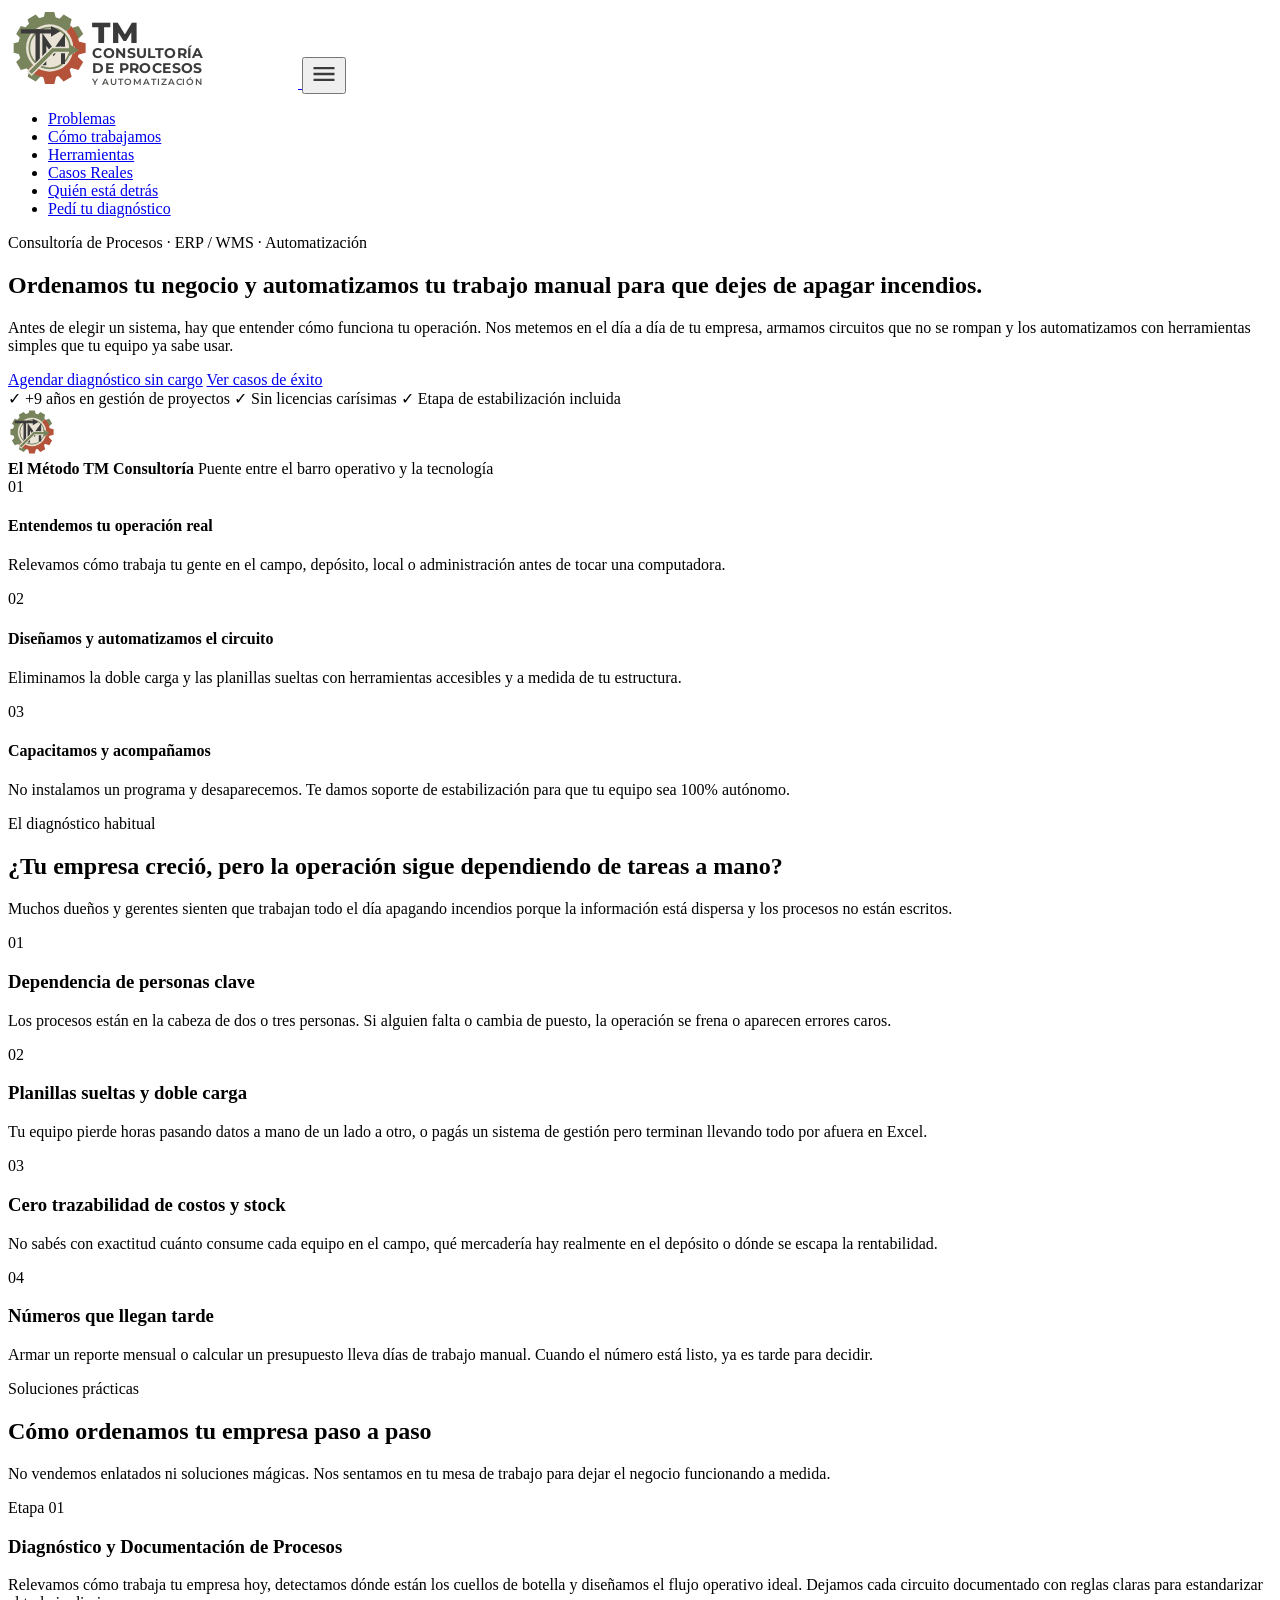
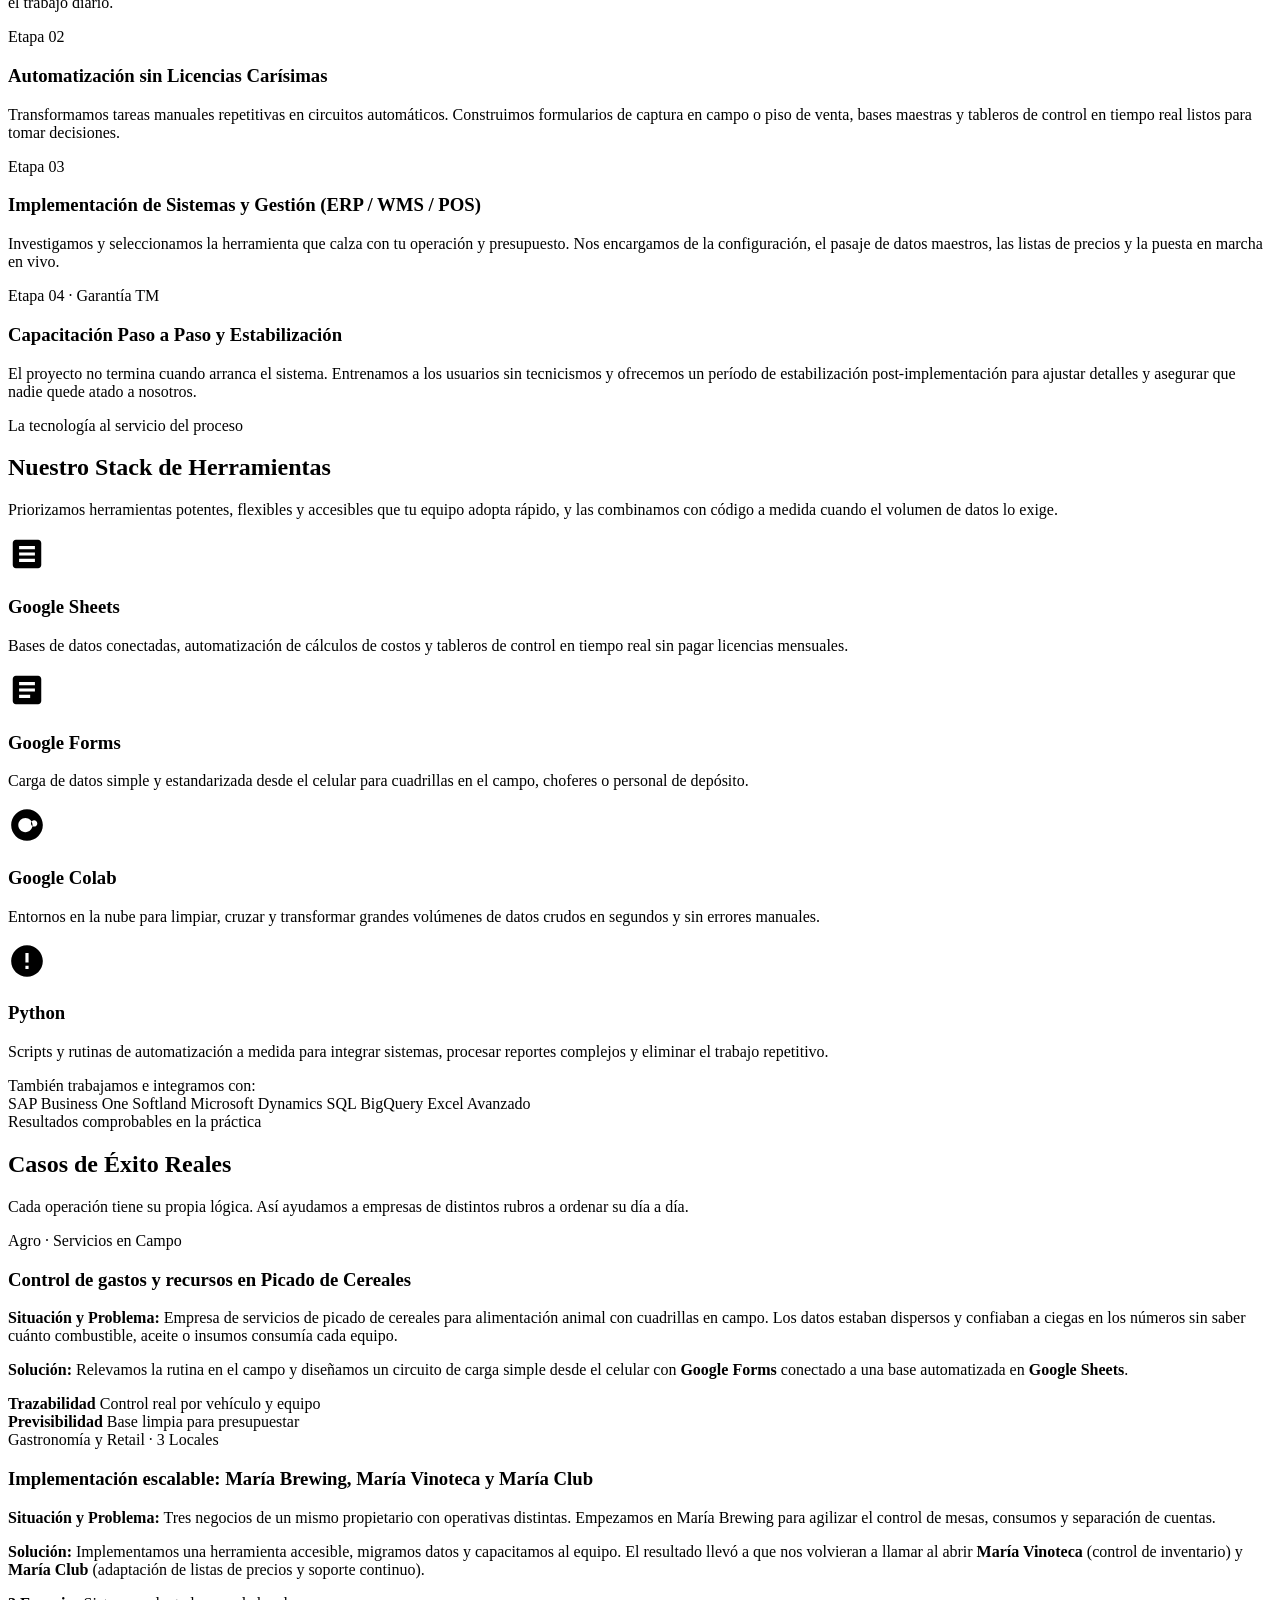
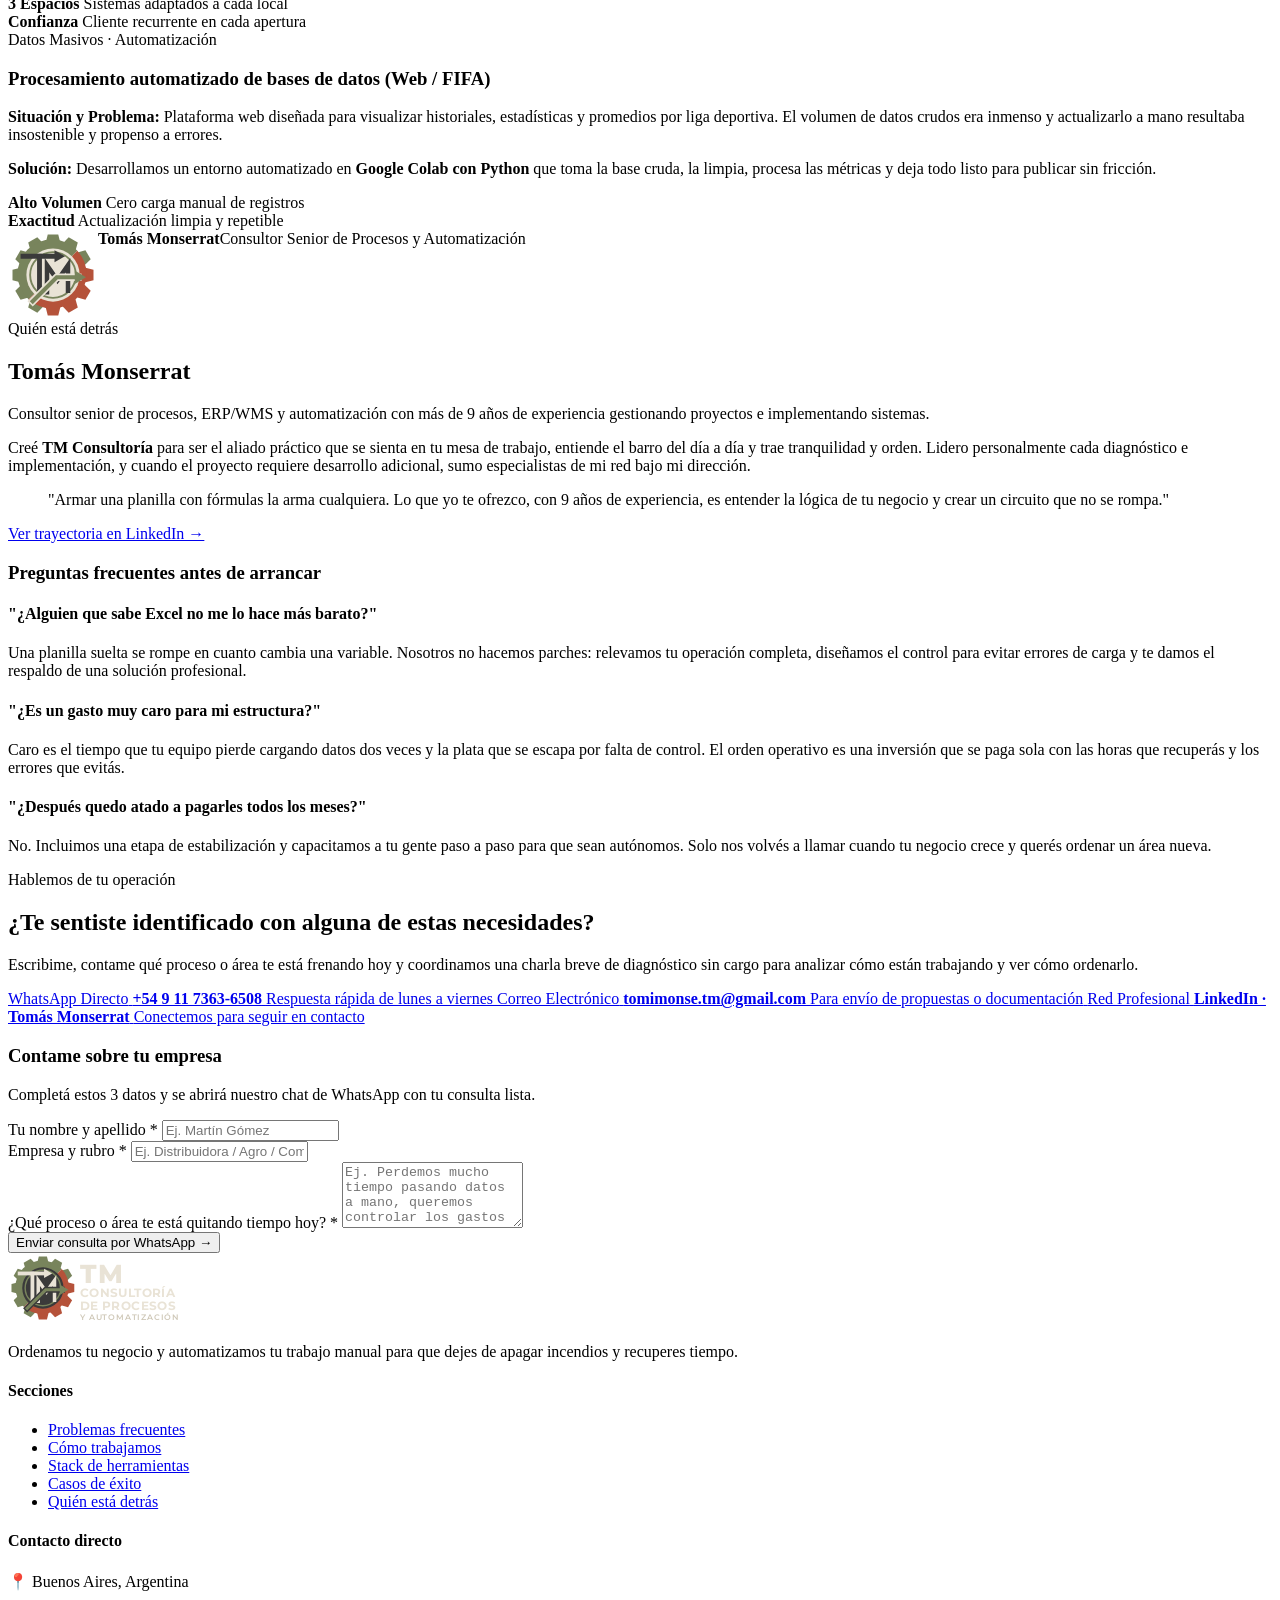
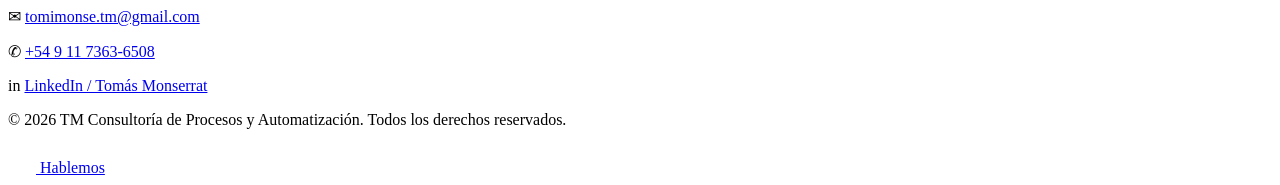
==== commit 03b58030: "Actualizar index.html" ====
--- a/index.html
+++ b/index.html
@@ -3,216 +3,516 @@
 <head>
   <meta charset="UTF-8">
   <meta name="viewport" content="width=device-width, initial-scale=1.0">
-  <title>TM Consultoría de Procesos y Automatización</title>
-  <meta name="description" content="Consultora independiente de procesos, ERP/WMS y automatización para pymes. Puente entre negocio y tecnología.">
+  <title>TM Consultoría de Procesos y Automatización | Orden Operativo y Sistemas</title>
+  <meta name="description" content="Ordenamos tu negocio y automatizamos tu trabajo manual con herramientas accesibles (Google Sheets, Forms, Colab, Python y ERP/WMS). Consultoría de procesos en Argentina.">
+  
+  <!-- Open Graph para compartir en WhatsApp y LinkedIn -->
+  <meta property="og:title" content="TM Consultoría de Procesos y Automatización">
+  <meta property="og:description" content="Antes de elegir un sistema, hay que entender cómo funciona tu negocio. Ordenamos tus procesos y eliminamos el trabajo manual.">
+  <meta property="og:type" content="website">
+  <meta property="og:locale" content="es_AR">
+
+  <!-- Favicon en SVG con el Isotipo Oficial -->
+  <link rel="icon" type="image/svg+xml" href="data:image/svg+xml,%3Csvg xmlns='http://www.w3.org/2000/svg' viewBox='0 0 120 120'%3E%3Crect width='120' height='120' rx='24' fill='%23E9E3D6'/%3E%3Ccircle cx='60' cy='60' r='38' fill='none' stroke='%2378845C' stroke-width='10'/%3E%3Cpath d='M87 33 A38 38 0 0 1 33 87' fill='none' stroke='%23B5523A' stroke-width='10'/%3E%3Ctext x='60' y='73' text-anchor='middle' font-family='Montserrat, sans-serif' font-weight='800' font-size='38' fill='%233A3A3A'%3ETM%3C/text%3E%3C/svg%3E">
+
   <link rel="preconnect" href="https://fonts.googleapis.com">
   <link rel="preconnect" href="https://fonts.gstatic.com" crossorigin>
-  <link href="https://fonts.googleapis.com/css2?family=Montserrat:wght@600;700;800&family=Roboto:wght@400;500&display=swap" rel="stylesheet">
+  <link href="https://fonts.googleapis.com/css2?family=Montserrat:wght@600;700;800&family=Roboto:wght@400;500;700&display=swap" rel="stylesheet">
   <link rel="stylesheet" href="styles.css">
 </head>
 <body>
 
-  <!-- ================= HEADER Y LOGO ================= -->
+  <!-- Definición vectorial reutilizable del Isotipo Oficial TM (12 dientes exactos del Manual de Marca) -->
+  <svg width="0" height="0" style="position:absolute; visibility:hidden;" aria-hidden="true">
+    <defs>
+      <g id="tm-isotipo">
+        <!-- 8 Dientes Superiores-Izquierdos (Verde Seco #78845C) -->
+        <g fill="#78845C">
+          <polygon points="53,6 67,6 70,18 50,18" transform="rotate(0 60 60)"/>
+          <polygon points="53,6 67,6 70,18 50,18" transform="rotate(30 60 60)"/>
+          <polygon points="53,6 67,6 70,18 50,18" transform="rotate(60 60 60)"/>
+          <polygon points="53,6 67,6 70,18 50,18" transform="rotate(210 60 60)"/>
+          <polygon points="53,6 67,6 70,18 50,18" transform="rotate(240 60 60)"/>
+          <polygon points="53,6 67,6 70,18 50,18" transform="rotate(270 60 60)"/>
+          <polygon points="53,6 67,6 70,18 50,18" transform="rotate(300 60 60)"/>
+          <polygon points="53,6 67,6 70,18 50,18" transform="rotate(330 60 60)"/>
+        </g>
+        <!-- 4 Dientes Inferiores-Derechos (Terracota #B5523A) -->
+        <g fill="#B5523A">
+          <polygon points="53,6 67,6 70,18 50,18" transform="rotate(90 60 60)"/>
+          <polygon points="53,6 67,6 70,18 50,18" transform="rotate(120 60 60)"/>
+          <polygon points="53,6 67,6 70,18 50,18" transform="rotate(150 60 60)"/>
+          <polygon points="53,6 67,6 70,18 50,18" transform="rotate(180 60 60)"/>
+        </g>
+        <!-- Cuerpo del engranaje partido a 45 grados -->
+        <path d="M 27.5 92.5 A 46 46 0 1 1 92.5 27.5 L 60 60 Z" fill="#78845C"/>
+        <path d="M 92.5 27.5 A 46 46 0 0 1 27.5 92.5 L 60 60 Z" fill="#B5523A"/>
+        <!-- Centro color Arena y anillo interior -->
+        <circle cx="60" cy="60" r="35.5" fill="var(--logo-bg, #E9E3D6)"/>
+        <circle cx="60" cy="60" r="30.5" fill="none" stroke="#78845C" stroke-width="2.5"/>
+        <!-- Letra T con flecha hacia la derecha -->
+        <path d="M 20 35 H 64" stroke="var(--logo-fg, #3A3A3A)" stroke-width="6.5" stroke-linecap="square"/>
+        <polygon points="62,27 76,35 62,43" fill="var(--logo-fg, #3A3A3A)"/>
+        <path d="M 42 35 V 83" stroke="var(--logo-fg, #3A3A3A)" stroke-width="6.5" stroke-linecap="square"/>
+        <!-- Letra M encastrada -->
+        <path d="M 52 83 V 47 L 66 67 L 80 47 V 81" fill="none" stroke="var(--logo-fg, #3A3A3A)" stroke-width="6" stroke-linecap="square" stroke-linejoin="miter"/>
+        <!-- Halo y Flecha quebrada de progreso en Verde Seco -->
+        <path d="M 33 95 L 65 63 H 93" fill="none" stroke="var(--logo-bg, #E9E3D6)" stroke-width="10" stroke-linecap="square" stroke-linejoin="miter"/>
+        <path d="M 33 95 L 65 63 H 92" fill="none" stroke="#78845C" stroke-width="5.5" stroke-linecap="square" stroke-linejoin="miter"/>
+        <polygon points="89,54 104,63 89,72" fill="#78845C"/>
+      </g>
+    </defs>
+  </svg>
+
+  <!-- ================= HEADER Y LOGO HORIZONTAL OFICIAL ================= -->
   <header class="site-header">
     <div class="container header-inner">
-      <a href="#" class="brand-logo" aria-label="TM Consultoría Inicio">
-        <!-- Logo Compacto del Manual de Marca -->
-        <svg viewBox="0 0 200 160" width="140" height="110" xmlns="http://www.w3.org/2000/svg">
-          <g transform="translate(50, 10)">
-            <path d="M 15 40 a 25 25 0 0 1 50 0" fill="none" stroke="#78845C" stroke-width="8" stroke-dasharray="8 6" stroke-linecap="round"/>
-            <path d="M 65 40 a 25 25 0 0 1 -50 0" fill="none" stroke="#B5523A" stroke-width="8" stroke-dasharray="8 6" stroke-linecap="round"/>
-            <path d="M 10 20 L 55 20 L 50 15 M 55 20 L 50 25" stroke="#3A3A3A" stroke-width="4" fill="none" stroke-linejoin="round"/>
-            <path d="M 25 20 L 25 65" stroke="#3A3A3A" stroke-width="4" fill="none"/>
-            <path d="M 40 35 L 40 65 M 40 35 L 50 50 L 60 35 L 60 65" stroke="#3A3A3A" stroke-width="3.5" fill="none" stroke-linejoin="round"/>
-            <path d="M 20 50 L 75 50 L 70 45 M 75 50 L 70 55" stroke="#78845C" stroke-width="4" fill="none" stroke-linejoin="round"/>
-          </g>
-          <g transform="translate(100, 105)" font-family="Montserrat, sans-serif" fill="#3A3A3A" text-anchor="middle">
-            <text x="0" y="0" font-size="34" font-weight="800" letter-spacing="1">TM</text>
-            <text x="0" y="20" font-size="14" font-weight="700">CONSULTORÍA</text>
-            <text x="0" y="36" font-size="14" font-weight="700">DE PROCESOS</text>
-            <text x="0" y="50" font-size="9" font-weight="600" fill="#3A3A3A" letter-spacing="0.5">Y AUTOMATIZACIÓN</text>
+      <a href="#" class="brand-logo" aria-label="TM Consultoría de Procesos y Automatización - Inicio">
+        <svg viewBox="0 0 430 120" width="290" height="80" role="img" aria-label="Logo TM Consultoría de Procesos y Automatización">
+          <use href="#tm-isotipo" x="0" y="0"/>
+          <g transform="translate(124, 18)" font-family="Montserrat, sans-serif" fill="#3A3A3A">
+            <text x="0" y="34" font-size="44" font-weight="800" letter-spacing="1">TM</text>
+            <text x="0" y="57" font-size="21" font-weight="700" letter-spacing="0.6">CONSULTORÍA</text>
+            <text x="0" y="79" font-size="21" font-weight="700" letter-spacing="0.6">DE PROCESOS</text>
+            <text x="0" y="97" font-size="14.2" font-weight="600" letter-spacing="1.4" fill="#4F524D">Y AUTOMATIZACIÓN</text>
           </g>
         </svg>
       </a>
-      
-      <button class="menu-toggle" id="mobile-menu-btn" aria-label="Abrir menú">
+
+      <button class="menu-toggle" id="mobile-menu-btn" aria-label="Abrir menú de navegación" aria-expanded="false">
         <svg viewBox="0 0 24 24" width="28" height="28" fill="#3A3A3A"><path d="M3 18h18v-2H3v2zm0-5h18v-2H3v2zm0-7v2h18V6H3z"/></svg>
       </button>
 
-      <nav class="main-nav" id="main-navigation">
+      <nav class="main-nav" id="main-navigation" aria-label="Navegación principal">
         <ul>
+          <li><a href="#problemas">Problemas</a></li>
+          <li><a href="#servicios">Cómo trabajamos</a></li>
           <li><a href="#stack">Herramientas</a></li>
-          <li><a href="#casos">Casos de Éxito</a></li>
-          <li><a href="#quien-soy">Quién Soy</a></li>
-          <li><a href="#auditoria" class="btn btn-primary btn-sm">Auditoría Express</a></li>
+          <li><a href="#casos">Casos Reales</a></li>
+          <li><a href="#quien-soy">Quién está detrás</a></li>
+          <li><a href="#auditoria" class="btn btn-primary btn-sm">Pedí tu diagnóstico</a></li>
         </ul>
       </nav>
     </div>
   </header>
 
   <main>
-    <!-- ================= HERO ================= -->
+    <!-- ================= 1. HERO ================= -->
     <section class="hero section-padding">
       <div class="container hero-grid">
         <div class="hero-content fade-in">
-          <span class="eyebrow">Consultoría de Procesos · ERP/WMS · Automatización</span>
-          <h1>Convertimos el caos operativo en procesos documentados y escalables.</h1>
-          <p class="hero-subtitle">Somos el puente entre tu negocio y la tecnología. Antes de tocar un sistema o licenciar un software, entendemos tu operación en el barro para armar circuitos que realmente funcionen.</p>
+          <span class="eyebrow">Consultoría de Procesos · ERP / WMS · Automatización</span>
+          <h1>Ordenamos tu negocio y automatizamos tu trabajo manual para que dejes de apagar incendios.</h1>
+          <p class="hero-subtitle">Antes de elegir un sistema, hay que entender cómo funciona tu operación. Nos metemos en el día a día de tu empresa, armamos circuitos que no se rompan y los automatizamos con herramientas simples que tu equipo ya sabe usar.</p>
           <div class="hero-actions">
-            <a href="#auditoria" class="btn btn-primary">Pedí una auditoría express (gratis)</a>
-            <!-- Enlace al WhatsApp configurado -->
-            <a href="https://wa.me/5491173636508" target="_blank" rel="noopener noreferrer" class="btn btn-secondary">Hablar por WhatsApp</a>
-          </div>
-        </div>
-      </div>
-    </section>
-
-    <!-- ================= STACK TECNOLÓGICO ================= -->
+            <a href="#auditoria" class="btn btn-primary">Agendar diagnóstico sin cargo</a>
+            <a href="#casos" class="btn btn-secondary">Ver casos de éxito</a>
+          </div>
+          <div class="hero-trust">
+            <span>✓ +9 años en gestión de proyectos</span>
+            <span>✓ Sin licencias carísimas</span>
+            <span>✓ Etapa de estabilización incluida</span>
+          </div>
+        </div>
+
+        <!-- Tarjeta visual de Circuito de Orden Operativo -->
+        <div class="hero-card fade-in" aria-hidden="true">
+          <div class="hero-card-header">
+            <svg viewBox="0 0 120 120" width="48" height="48"><use href="#tm-isotipo"/></svg>
+            <div>
+              <strong>El Método TM Consultoría</strong>
+              <span>Puente entre el barro operativo y la tecnología</span>
+            </div>
+          </div>
+          <div class="hero-steps">
+            <div class="hero-step-item">
+              <span class="step-badge">01</span>
+              <div>
+                <h4>Entendemos tu operación real</h4>
+                <p>Relevamos cómo trabaja tu gente en el campo, depósito, local o administración antes de tocar una computadora.</p>
+              </div>
+            </div>
+            <div class="hero-step-item">
+              <span class="step-badge">02</span>
+              <div>
+                <h4>Diseñamos y automatizamos el circuito</h4>
+                <p>Eliminamos la doble carga y las planillas sueltas con herramientas accesibles y a medida de tu estructura.</p>
+              </div>
+            </div>
+            <div class="hero-step-item">
+              <span class="step-badge step-terracotta">03</span>
+              <div>
+                <h4>Capacitamos y acompañamos</h4>
+                <p>No instalamos un programa y desaparecemos. Te damos soporte de estabilización para que tu equipo sea 100% autónomo.</p>
+              </div>
+            </div>
+          </div>
+        </div>
+      </div>
+    </section>
+
+    <!-- ================= 2. PROBLEMAS QUE RESOLVEMOS ================= -->
+    <section id="problemas" class="section-padding bg-alt">
+      <div class="container">
+        <div class="section-header text-center fade-in">
+          <span class="eyebrow">El diagnóstico habitual</span>
+          <h2>¿Tu empresa creció, pero la operación sigue dependiendo de tareas a mano?</h2>
+          <p>Muchos dueños y gerentes sienten que trabajan todo el día apagando incendios porque la información está dispersa y los procesos no están escritos.</p>
+        </div>
+
+        <div class="cards-grid cols-4 fade-in">
+          <article class="card problem-card">
+            <div class="problem-num">01</div>
+            <h3>Dependencia de personas clave</h3>
+            <p>Los procesos están en la cabeza de dos o tres personas. Si alguien falta o cambia de puesto, la operación se frena o aparecen errores caros.</p>
+          </article>
+
+          <article class="card problem-card">
+            <div class="problem-num">02</div>
+            <h3>Planillas sueltas y doble carga</h3>
+            <p>Tu equipo pierde horas pasando datos a mano de un lado a otro, o pagás un sistema de gestión pero terminan llevando todo por afuera en Excel.</p>
+          </article>
+
+          <article class="card problem-card">
+            <div class="problem-num">03</div>
+            <h3>Cero trazabilidad de costos y stock</h3>
+            <p>No sabés con exactitud cuánto consume cada equipo en el campo, qué mercadería hay realmente en el depósito o dónde se escapa la rentabilidad.</p>
+          </article>
+
+          <article class="card problem-card">
+            <div class="problem-num">04</div>
+            <h3>Números que llegan tarde</h3>
+            <p>Armar un reporte mensual o calcular un presupuesto lleva días de trabajo manual. Cuando el número está listo, ya es tarde para decidir.</p>
+          </article>
+        </div>
+      </div>
+    </section>
+
+    <!-- ================= 3. SERVICIOS Y METODOLOGÍA ================= -->
+    <section id="servicios" class="section-padding">
+      <div class="container">
+        <div class="section-header fade-in">
+          <span class="eyebrow">Soluciones prácticas</span>
+          <h2>Cómo ordenamos tu empresa paso a paso</h2>
+          <p>No vendemos enlatados ni soluciones mágicas. Nos sentamos en tu mesa de trabajo para dejar el negocio funcionando a medida.</p>
+        </div>
+
+        <div class="cards-grid cols-2 fade-in">
+          <article class="card service-box">
+            <span class="service-tag">Etapa 01</span>
+            <h3>Diagnóstico y Documentación de Procesos</h3>
+            <p>Relevamos cómo trabaja tu empresa hoy, detectamos dónde están los cuellos de botella y diseñamos el flujo operativo ideal. Dejamos cada circuito documentado con reglas claras para estandarizar el trabajo diario.</p>
+          </article>
+
+          <article class="card service-box">
+            <span class="service-tag">Etapa 02</span>
+            <h3>Automatización sin Licencias Carísimas</h3>
+            <p>Transformamos tareas manuales repetitivas en circuitos automáticos. Construimos formularios de captura en campo o piso de venta, bases maestras y tableros de control en tiempo real listos para tomar decisiones.</p>
+          </article>
+
+          <article class="card service-box">
+            <span class="service-tag">Etapa 03</span>
+            <h3>Implementación de Sistemas y Gestión (ERP / WMS / POS)</h3>
+            <p>Investigamos y seleccionamos la herramienta que calza con tu operación y presupuesto. Nos encargamos de la configuración, el pasaje de datos maestros, las listas de precios y la puesta en marcha en vivo.</p>
+          </article>
+
+          <article class="card service-box">
+            <span class="service-tag service-tag-terracotta">Etapa 04 · Garantía TM</span>
+            <h3>Capacitación Paso a Paso y Estabilización</h3>
+            <p>El proyecto no termina cuando arranca el sistema. Entrenamos a los usuarios sin tecnicismos y ofrecemos un período de estabilización post-implementación para ajustar detalles y asegurar que nadie quede atado a nosotros.</p>
+          </article>
+        </div>
+      </div>
+    </section>
+
+    <!-- ================= 4. STACK DE AUTOMATIZACIÓN ================= -->
     <section id="stack" class="section-padding bg-alt">
       <div class="container">
         <div class="section-header text-center fade-in">
           <span class="eyebrow">La tecnología al servicio del proceso</span>
-          <h2>Nuestro Stack de Automatización</h2>
-          <p>Construimos circuitos y tableros con herramientas accesibles y potentes que tu equipo ya sabe usar, eliminando la doble carga manual.</p>
+          <h2>Nuestro Stack de Herramientas</h2>
+          <p>Priorizamos herramientas potentes, flexibles y accesibles que tu equipo adopta rápido, y las combinamos con código a medida cuando el volumen de datos lo exige.</p>
         </div>
         
         <div class="stack-grid fade-in">
+          <!-- Google Sheets -->
           <div class="stack-card">
-            <div class="stack-icon" style="background-color: rgba(15, 157, 88, 0.1); color: #0F9D58;">
-              <svg viewBox="0 0 24 24" fill="currentColor" width="40" height="40"><path d="M19 3H5c-1.1 0-2 .9-2 2v14c0 1.1.9 2 2 2h14c1.1 0 2-.9 2-2V5c0-1.1-.9-2-2-2zm-2 14H7v-2h10v2zm0-4H7v-2h10v2zm0-4H7V7h10v2z"/></svg>
+            <div class="stack-icon icon-sheets">
+              <svg viewBox="0 0 24 24" fill="currentColor" width="38" height="38"><path d="M19 3H5c-1.1 0-2 .9-2 2v14c0 1.1.9 2 2 2h14c1.1 0 2-.9 2-2V5c0-1.1-.9-2-2-2zm-2 14H7v-2h10v2zm0-4H7v-2h10v2zm0-4H7V7h10v2z"/></svg>
             </div>
             <h3>Google Sheets</h3>
-            <p>Automatización y tableros de control en tiempo real sin licencias costosas ni desarrollos rígidos.</p>
+            <p>Bases de datos conectadas, automatización de cálculos de costos y tableros de control en tiempo real sin pagar licencias mensuales.</p>
           </div>
           
+          <!-- Google Forms -->
           <div class="stack-card">
-            <div class="stack-icon" style="background-color: rgba(103, 58, 183, 0.1); color: #673AB7;">
-              <svg viewBox="0 0 24 24" fill="currentColor" width="40" height="40"><path d="M19 3H5c-1.1 0-2 .9-2 2v14c0 1.1.9 2 2 2h14c1.1 0 2-.9 2-2V5c0-1.1-.9-2-2-2zm-5 14H7v-2h7v2zm3-4H7v-2h10v2zm0-4H7V7h10v2z"/></svg>
+            <div class="stack-icon icon-forms">
+              <svg viewBox="0 0 24 24" fill="currentColor" width="38" height="38"><path d="M19 3H5c-1.1 0-2 .9-2 2v14c0 1.1.9 2 2 2h14c1.1 0 2-.9 2-2V5c0-1.1-.9-2-2-2zm-5 14H7v-2h7v2zm3-4H7v-2h10v2zm0-4H7V7h10v2z"/></svg>
             </div>
             <h3>Google Forms</h3>
-            <p>Captura de datos estandarizada desde el celular para operarios en el campo o en el depósito.</p>
-          </div>
-
+            <p>Carga de datos simple y estandarizada desde el celular para cuadrillas en el campo, choferes o personal de depósito.</p>
+          </div>
+
+          <!-- Google Colab -->
           <div class="stack-card">
-            <div class="stack-icon" style="background-color: rgba(249, 171, 0, 0.1); color: #F9AB00;">
-              <svg viewBox="0 0 24 24" fill="currentColor" width="40" height="40"><path d="M12 2C6.48 2 2 6.48 2 12s4.48 10 10 10 10-4.48 10-10S17.52 2 12 2zm-1 14.5c-2.5 0-4.5-2-4.5-4.5s2-4.5 4.5-4.5 4.5 2 4.5 4.5-2 4.5-4.5 4.5zm5.5-3.5c-1.1 0-2-.9-2-2s.9-2 2-2 2 .9 2 2-.9 2-2 2z"/></svg>
+            <div class="stack-icon icon-colab">
+              <svg viewBox="0 0 24 24" fill="currentColor" width="38" height="38"><path d="M12 2C6.48 2 2 6.48 2 12s4.48 10 10 10 10-4.48 10-10S17.52 2 12 2zm-1 14.5c-2.5 0-4.5-2-4.5-4.5s2-4.5 4.5-4.5 4.5 2 4.5 4.5-2 4.5-4.5 4.5zm5.5-3.5c-1.1 0-2-.9-2-2s.9-2 2-2 2 .9 2 2-.9 2-2 2z"/></svg>
             </div>
             <h3>Google Colab</h3>
-            <p>Entornos en la nube para procesar, limpiar y transformar grandes volúmenes de datos operativos sin fricción.</p>
-          </div>
-
+            <p>Entornos en la nube para limpiar, cruzar y transformar grandes volúmenes de datos crudos en segundos y sin errores manuales.</p>
+          </div>
+
+          <!-- Python -->
           <div class="stack-card">
-            <div class="stack-icon" style="background-color: rgba(55, 118, 171, 0.1); color: #3776AB;">
-              <svg viewBox="0 0 24 24" fill="currentColor" width="40" height="40"><path d="M12 2c-5.5 0-10 4.5-10 10s4.5 10 10 10 10-4.5 10-10S17.5 2 12 2zm1 15h-2v-2h2v2zm0-4h-2V7h2v6z"/></svg>
+            <div class="stack-icon icon-python">
+              <svg viewBox="0 0 24 24" fill="currentColor" width="38" height="38"><path d="M12 2c-5.5 0-10 4.5-10 10s4.5 10 10 10 10-4.5 10-10S17.5 2 12 2zm1 15h-2v-2h2v2zm0-4h-2V7h2v6z"/></svg>
             </div>
             <h3>Python</h3>
-            <p>Scripts a medida para conectar sistemas, eliminar la doble carga manual y automatizar procesos complejos.</p>
+            <p>Scripts y rutinas de automatización a medida para integrar sistemas, procesar reportes complejos y eliminar el trabajo repetitivo.</p>
           </div>
         </div>
 
         <div class="integrations-banner fade-in">
-          <p><strong>También implementamos y nos integramos con:</strong> SAP Business One · Softland · Microsoft Dynamics · SQL</p>
-        </div>
-      </div>
-    </section>
-
-    <!-- ================= CASOS DE ÉXITO ================= -->
+          <span class="integrations-label">También trabajamos e integramos con:</span>
+          <div class="integrations-pills">
+            <span>SAP Business One</span>
+            <span>Softland</span>
+            <span>Microsoft Dynamics</span>
+            <span>SQL</span>
+            <span>BigQuery</span>
+            <span>Excel Avanzado</span>
+          </div>
+        </div>
+      </div>
+    </section>
+
+    <!-- ================= 5. CASOS DE ÉXITO REALES ================= -->
     <section id="casos" class="section-padding">
       <div class="container">
         <div class="section-header fade-in">
-          <span class="eyebrow">Resultados</span>
+          <span class="eyebrow">Resultados comprobables en la práctica</span>
           <h2>Casos de Éxito Reales</h2>
-        </div>
-        <div class="cards-grid cols-2 fade-in">
-          <!-- CASO 1: Ajustado sin prometer cifras de horas o porcentaje de dinero -->
+          <p>Cada operación tiene su propia lógica. Así ayudamos a empresas de distintos rubros a ordenar su día a día.</p>
+        </div>
+
+        <div class="cards-grid cols-3 fade-in">
+          <!-- CASO 1: AGRO -->
           <article class="card case-card">
-            <span class="badge">Agro / Servicios Logísticos</span>
-            <h3>Trazabilidad de gastos en Picado de Cereales</h3>
-            <p class="case-desc"><strong>El problema:</strong> Datos dispersos y nula visibilidad de los recursos consumidos (combustible, insumos) por las cuadrillas en el campo. Confianza a ciegas en los números finales.<br><strong>La solución:</strong> Automatización integral usando Google Sheets y Forms diseñada para que los operarios carguen datos rápido desde el celular.</p>
+            <span class="badge">Agro · Servicios en Campo</span>
+            <h3>Control de gastos y recursos en Picado de Cereales</h3>
+            <div class="case-body">
+              <p><strong>Situación y Problema:</strong> Empresa de servicios de picado de cereales para alimentación animal con cuadrillas en campo. Los datos estaban dispersos y confiaban a ciegas en los números sin saber cuánto combustible, aceite o insumos consumía cada equipo.</p>
+              <p><strong>Solución:</strong> Relevamos la rutina en el campo y diseñamos un circuito de carga simple desde el celular con <strong>Google Forms</strong> conectado a una base automatizada en <strong>Google Sheets</strong>.</p>
+            </div>
             <div class="case-result">
-              <div class="metric"><strong>Visibilidad</strong><span>Trazabilidad de Costos</span></div>
-              <div class="metric"><strong>Gestión</strong><span>Presupuestos Precisos</span></div>
-            </div>
-          </article>
-          
+              <div class="metric">
+                <strong>Trazabilidad</strong>
+                <span>Control real por vehículo y equipo</span>
+              </div>
+              <div class="metric">
+                <strong>Previsibilidad</strong>
+                <span>Base limpia para presupuestar</span>
+              </div>
+            </div>
+          </article>
+
+          <!-- CASO 2: MARÍA BREWING / VINOTECA / CLUB -->
           <article class="card case-card">
-            <span class="badge">Retail / Gastronomía</span>
-            <h3>Implementación escalable: María Brewing y Club</h3>
-            <p class="case-desc"><strong>El problema:</strong> Gestión de mesas, cobros e inventarios lentos que generaban un cuello de botella en pleno servicio.<br><strong>La solución:</strong> Parametrización, carga de datos y capacitación en el local. Adaptamos sistemas precisos a medida que el cliente sumaba nuevos espacios (Vinoteca y Club).</p>
+            <span class="badge">Gastronomía y Retail · 3 Locales</span>
+            <h3>Implementación escalable: María Brewing, María Vinoteca y María Club</h3>
+            <div class="case-body">
+              <p><strong>Situación y Problema:</strong> Tres negocios de un mismo propietario con operativas distintas. Empezamos en María Brewing para agilizar el control de mesas, consumos y separación de cuentas.</p>
+              <p><strong>Solución:</strong> Implementamos una herramienta accesible, migramos datos y capacitamos al equipo. El resultado llevó a que nos volvieran a llamar al abrir <strong>María Vinoteca</strong> (control de inventario) y <strong>María Club</strong> (adaptación de listas de precios y soporte continuo).</p>
+            </div>
             <div class="case-result">
-              <div class="metric"><strong>3</strong><span>Locales Ordenados</span></div>
-              <div class="metric"><strong>Agilidad</strong><span>Gestión de Cuentas</span></div>
-            </div>
-          </article>
-        </div>
-      </div>
-    </section>
-
-    <!-- ================= PERFIL / QUIÉN SOY ================= -->
+              <div class="metric">
+                <strong>3 Espacios</strong>
+                <span>Sistemas adaptados a cada local</span>
+              </div>
+              <div class="metric">
+                <strong>Confianza</strong>
+                <span>Cliente recurrente en cada apertura</span>
+              </div>
+            </div>
+          </article>
+
+          <!-- CASO 3: AUTOMATIZACIÓN ANALÍTICA COLAB -->
+          <article class="card case-card">
+            <span class="badge badge-terracotta">Datos Masivos · Automatización</span>
+            <h3>Procesamiento automatizado de bases de datos (Web / FIFA)</h3>
+            <div class="case-body">
+              <p><strong>Situación y Problema:</strong> Plataforma web diseñada para visualizar historiales, estadísticas y promedios por liga deportiva. El volumen de datos crudos era inmenso y actualizarlo a mano resultaba insostenible y propenso a errores.</p>
+              <p><strong>Solución:</strong> Desarrollamos un entorno automatizado en <strong>Google Colab con Python</strong> que toma la base cruda, la limpia, procesa las métricas y deja todo listo para publicar sin fricción.</p>
+            </div>
+            <div class="case-result">
+              <div class="metric">
+                <strong>Alto Volumen</strong>
+                <span>Cero carga manual de registros</span>
+              </div>
+              <div class="metric">
+                <strong>Exactitud</strong>
+                <span>Actualización limpia y repetible</span>
+              </div>
+            </div>
+          </article>
+        </div>
+      </div>
+    </section>
+
+    <!-- ================= 6. QUIÉN ESTÁ DETRÁS + RESPUESTA A OBJECIONES ================= -->
     <section id="quien-soy" class="section-padding bg-alt">
       <div class="container profile-grid">
-        <div class="profile-img fade-in">
-          <img src="foto-tomas.jpg" alt="Tomás Monserrat - Consultor Senior" style="width: 100%; border-radius: 12px; border: 2px solid #E4DEC9;">
-        </div>
+        <div class="profile-img-col fade-in">
+          <div class="profile-frame">
+            <img src="foto-tomas.jpg" alt="Tomás Monserrat - Fundador de TM Consultoría" onerror="this.style.display='none'; this.nextElementSibling.style.display='flex';">
+            <!-- Fallback elegante si la imagen aún no está en la carpeta -->
+            <div class="profile-fallback" style="display:none;">
+              <svg viewBox="0 0 120 120" width="90" height="90"><use href="#tm-isotipo"/></svg>
+              <strong>Tomás Monserrat</strong>
+              <span>Consultor Senior de Procesos y Automatización</span>
+            </div>
+          </div>
+        </div>
+
         <div class="profile-text fade-in">
           <span class="eyebrow">Quién está detrás</span>
           <h2>Tomás Monserrat</h2>
-          <p>Soy consultor senior de procesos, ERP/WMS y automatización. Tengo más de 9 años metido en el barro operativo, implementando y rescatando sistemas para empresas.</p>
-          <p>No te vendo un software enlatado: entiendo cómo trabaja tu equipo en la vida real para diseñar un circuito que no se rompa. Porque <strong>ningún sistema resuelve un proceso que no se entiende primero en el piso de trabajo.</strong></p>
-          <a href="https://www.linkedin.com/in/tomas-monserrat-b14894125" target="_blank" rel="noopener noreferrer" class="btn btn-secondary" style="margin-top: 1rem;">Conectar en LinkedIn</a>
-        </div>
-      </div>
-    </section>
-
-    <!-- ================= CONTACTO Y AUDITORÍA ================= -->
+          <p class="lead-text">Consultor senior de procesos, ERP/WMS y automatización con más de 9 años de experiencia gestionando proyectos e implementando sistemas.</p>
+          <p>Creé <strong>TM Consultoría</strong> para ser el aliado práctico que se sienta en tu mesa de trabajo, entiende el barro del día a día y trae tranquilidad y orden. Lidero personalmente cada diagnóstico e implementación, y cuando el proyecto requiere desarrollo adicional, sumo especialistas de mi red bajo mi dirección.</p>
+          
+          <blockquote class="brand-quote">
+            "Armar una planilla con fórmulas la arma cualquiera. Lo que yo te ofrezco, con 9 años de experiencia, es entender la lógica de tu negocio y crear un circuito que no se rompa."
+          </blockquote>
+
+          <div class="profile-actions">
+            <a href="https://www.linkedin.com/in/tomas-monserrat-b14894125" target="_blank" rel="noopener noreferrer" class="btn btn-secondary">
+              Ver trayectoria en LinkedIn →
+            </a>
+          </div>
+        </div>
+      </div>
+
+      <!-- Preguntas Frecuentes / Atajando Penales del Manual -->
+      <div class="container faq-container fade-in">
+        <h3 class="text-center">Preguntas frecuentes antes de arrancar</h3>
+        <div class="cards-grid cols-3">
+          <div class="faq-item">
+            <h4>"¿Alguien que sabe Excel no me lo hace más barato?"</h4>
+            <p>Una planilla suelta se rompe en cuanto cambia una variable. Nosotros no hacemos parches: relevamos tu operación completa, diseñamos el control para evitar errores de carga y te damos el respaldo de una solución profesional.</p>
+          </div>
+          <div class="faq-item">
+            <h4>"¿Es un gasto muy caro para mi estructura?"</h4>
+            <p>Caro es el tiempo que tu equipo pierde cargando datos dos veces y la plata que se escapa por falta de control. El orden operativo es una inversión que se paga sola con las horas que recuperás y los errores que evitás.</p>
+          </div>
+          <div class="faq-item">
+            <h4>"¿Después quedo atado a pagarles todos los meses?"</h4>
+            <p>No. Incluimos una etapa de estabilización y capacitamos a tu gente paso a paso para que sean autónomos. Solo nos volvés a llamar cuando tu negocio crece y querés ordenar un área nueva.</p>
+          </div>
+        </div>
+      </div>
+    </section>
+
+    <!-- ================= 7. CONTACTO Y DIAGNÓSTICO ================= -->
     <section id="auditoria" class="section-padding">
       <div class="container audit-wrapper fade-in">
         <div class="audit-content">
-          <span class="eyebrow">Primer Paso</span>
-          <h2>Pedí una Auditoría Express (Gratis)</h2>
-          <p>Antes de hablar de presupuestos o licencias, tengamos una charla de diagnóstico de 30 minutos. Contame qué proceso te está frenando hoy y vemos cómo ordenarlo.</p>
-          <div class="contact-direct">
-            <!-- Datos precisos de contacto -->
-            <p><strong>Email:</strong> <a href="mailto:tomimonse.tm@gmail.com">tomimonse.tm@gmail.com</a></p>
-            <p><strong>Teléfono:</strong> <a href="https://wa.me/5491173636508" target="_blank" rel="noopener noreferrer">+54 9 11 7363-6508</a></p>
-          </div>
-        </div>
+          <span class="eyebrow">Hablemos de tu operación</span>
+          <h2> ¿Te sentiste identificado con alguna de estas necesidades?</h2>
+          <p>Escribime, contame qué proceso o área te está frenando hoy y coordinamos una charla breve de diagnóstico sin cargo para analizar cómo están trabajando y ver cómo ordenarlo.</p>
+          
+          <div class="contact-cards">
+            <a href="https://wa.me/5491173636508" target="_blank" rel="noopener noreferrer" class="contact-item">
+              <span class="contact-badge">WhatsApp Directo</span>
+              <strong>+54 9 11 7363-6508</strong>
+              <span>Respuesta rápida de lunes a viernes</span>
+            </a>
+            <a href="mailto:tomimonse.tm@gmail.com" class="contact-item">
+              <span class="contact-badge">Correo Electrónico</span>
+              <strong>tomimonse.tm@gmail.com</strong>
+              <span>Para envío de propuestas o documentación</span>
+            </a>
+            <a href="https://www.linkedin.com/in/tomas-monserrat-b14894125" target="_blank" rel="noopener noreferrer" class="contact-item">
+              <span class="contact-badge">Red Profesional</span>
+              <strong>LinkedIn · Tomás Monserrat</strong>
+              <span>Conectemos para seguir en contacto</span>
+            </a>
+          </div>
+        </div>
+
         <div class="audit-form-container">
           <form id="contactForm" class="contact-form">
+            <h3>Contame sobre tu empresa</h3>
+            <p class="form-helper">Completá estos 3 datos y se abrirá nuestro chat de WhatsApp con tu consulta lista.</p>
+            
             <div class="form-group">
-              <label for="nombre">Nombre y Apellido</label>
+              <label for="nombre">Tu nombre y apellido *</label>
               <input type="text" id="nombre" name="Nombre" required placeholder="Ej. Martín Gómez">
             </div>
+            
             <div class="form-group">
-              <label for="empresa">Empresa / Rubro</label>
-              <input type="text" id="empresa" name="Empresa" required placeholder="Nombre de tu empresa">
-            </div>
+              <label for="empresa">Empresa y rubro *</label>
+              <input type="text" id="empresa" name="Empresa" required placeholder="Ej. Distribuidora / Agro / Comercio">
+            </div>
+            
             <div class="form-group">
-              <label for="mensaje">¿Cuál es tu principal dolor operativo hoy?</label>
-              <textarea id="mensaje" name="Mensaje" rows="4" required placeholder="Contame qué proceso necesitas ordenar..."></textarea>
-            </div>
-            <button type="submit" class="btn btn-primary btn-full">Enviar solicitud vía WhatsApp</button>
+              <label for="mensaje">¿Qué proceso o área te está quitando tiempo hoy? *</label>
+              <textarea id="mensaje" name="Mensaje" rows="4" required placeholder="Ej. Perdemos mucho tiempo pasando datos a mano, queremos controlar los gastos en campo o implementar un sistema..."></textarea>
+            </div>
+            
+            <button type="submit" class="btn btn-primary btn-full">Enviar consulta por WhatsApp →</button>
           </form>
         </div>
       </div>
     </section>
   </main>
 
-  <!-- ================= FOOTER ================= -->
+  <!-- ================= FOOTER CON LOGO EN NEGATIVO OFICIAL ================= -->
   <footer class="site-footer">
     <div class="container footer-flex">
       <div class="footer-brand">
-        <h3 style="color: #F4EFE6; font-family: 'Montserrat', sans-serif;">TM Consultoría</h3>
-        <p>Procesos documentados. Sistemas funcionales.</p>
-      </div>
+        <!-- Logo Horizontal en Negativo sobre Fondo Oscuro (#3A3A3A) -->
+        <svg viewBox="0 0 430 120" width="250" height="70" style="--logo-bg: #3A3A3A; --logo-fg: #E9E3D6;" role="img" aria-label="TM Consultoría de Procesos y Automatización">
+          <use href="#tm-isotipo" x="0" y="0"/>
+          <g transform="translate(124, 18)" font-family="Montserrat, sans-serif" fill="#E9E3D6">
+            <text x="0" y="34" font-size="44" font-weight="800" letter-spacing="1">TM</text>
+            <text x="0" y="57" font-size="21" font-weight="700" letter-spacing="0.6">CONSULTORÍA</text>
+            <text x="0" y="79" font-size="21" font-weight="700" letter-spacing="0.6">DE PROCESOS</text>
+            <text x="0" y="97" font-size="14.2" font-weight="600" letter-spacing="1.4" fill="#CFC8B8">Y AUTOMATIZACIÓN</text>
+          </g>
+        </svg>
+        <p>Ordenamos tu negocio y automatizamos tu trabajo manual para que dejes de apagar incendios y recuperes tiempo.</p>
+      </div>
+
+      <div class="footer-links">
+        <h4>Secciones</h4>
+        <ul>
+          <li><a href="#problemas">Problemas frecuentes</a></li>
+          <li><a href="#servicios">Cómo trabajamos</a></li>
+          <li><a href="#stack">Stack de herramientas</a></li>
+          <li><a href="#casos">Casos de éxito</a></li>
+          <li><a href="#quien-soy">Quién está detrás</a></li>
+        </ul>
+      </div>
+
       <div class="footer-contact">
+        <h4>Contacto directo</h4>
         <p>📍 Buenos Aires, Argentina</p>
         <p>✉ <a href="mailto:tomimonse.tm@gmail.com">tomimonse.tm@gmail.com</a></p>
-        <p>✆ <a href="https://wa.me/5491173636508" target="_blank" rel="noopener noreferrer">11 7363-6508</a></p>
-        <p>in <a href="https://www.linkedin.com/in/tomas-monserrat-b14894125" target="_blank" rel="noopener noreferrer">Tomás Monserrat</a></p>
-      </div>
+        <p>✆ <a href="https://wa.me/5491173636508" target="_blank" rel="noopener noreferrer">+54 9 11 7363-6508</a></p>
+        <p>in <a href="https://www.linkedin.com/in/tomas-monserrat-b14894125" target="_blank" rel="noopener noreferrer">LinkedIn / Tomás Monserrat</a></p>
+      </div>
+    </div>
+
+    <div class="container footer-bottom">
+      <p>© 2026 TM Consultoría de Procesos y Automatización. Todos los derechos reservados.</p>
     </div>
   </footer>
+
+  <!-- Botón flotante de WhatsApp permanente -->
+  <a href="https://wa.me/5491173636508" target="_blank" rel="noopener noreferrer" class="whatsapp-float" aria-label="Escribir por WhatsApp a Tomás Monserrat">
+    <svg viewBox="0 0 24 24" width="28" height="28" fill="#FFFFFF"><path d="M12.031 6.172c-3.181 0-5.767 2.586-5.768 5.766-.001 1.298.38 2.27 1.019 3.287l-.582 2.128 2.182-.573c.978.58 1.911.928 3.145.929 3.178 0 5.767-2.587 5.768-5.766.001-3.187-2.575-5.77-5.764-5.771zm3.392 8.244c-.144.405-.837.774-1.17.824-.299.045-.677.063-1.092-.069-.252-.08-.575-.187-.988-.365-1.739-.751-2.874-2.502-2.961-2.617-.087-.116-.708-.94-.708-1.793s.448-1.273.607-1.446c.159-.173.346-.217.462-.217l.332.006c.106.005.249-.04.39.298.144.347.491 1.2.534 1.287.043.087.072.188.014.304-.058.116-.087.188-.173.289l-.26.304c-.087.086-.177.18-.076.354.101.174.449.741.964 1.201.662.591 1.221.774 1.394.86s.274.072.376-.043c.101-.116.433-.506.549-.68.116-.173.231-.145.39-.087s1.011.477 1.184.564.289.13.332.202c.045.072.045.419-.1.824z"/></svg>
+    <span>Hablemos</span>
+  </a>
 
   <!-- ================= SCRIPTS ================= -->
   <script>
@@ -220,15 +520,20 @@
       // 1. Menú Móvil
       const menuBtn = document.getElementById('mobile-menu-btn');
       const nav = document.getElementById('main-navigation');
-      menuBtn.addEventListener('click', () => {
-        nav.classList.toggle('active');
-      });
-      nav.querySelectorAll('a').forEach(link => {
-        link.addEventListener('click', () => nav.classList.remove('active'));
-      });
-
-      // 2. Animaciones al scrollear
-      const observerOptions = { root: null, rootMargin: '0px', threshold: 0.1 };
+      if (menuBtn && nav) {
+        menuBtn.addEventListener('click', () => {
+          const isOpen = nav.classList.toggle('active');
+          menuBtn.setAttribute('aria-expanded', String(isOpen));
+        });
+        nav.querySelectorAll('a').forEach(link => {
+          link.addEventListener('click', () => {
+            nav.classList.remove('active');
+            menuBtn.setAttribute('aria-expanded', 'false');
+          });
+        });
+      }
+
+      // 2. Animación suave al hacer scroll
       const observer = new IntersectionObserver((entries, obs) => {
         entries.forEach(entry => {
           if (entry.isIntersecting) {
@@ -236,25 +541,26 @@
             obs.unobserve(entry.target);
           }
         });
-      }, observerOptions);
+      }, { threshold: 0.1 });
       document.querySelectorAll('.fade-in').forEach(el => observer.observe(el));
 
-      // 3. Envío de Formulario directo a WhatsApp (sin servidores ni configuraciones extra)
+      // 3. Envío de formulario directo a WhatsApp
       const form = document.getElementById('contactForm');
-      form.addEventListener('submit', function(e) {
-        e.preventDefault();
-        const nombre = document.getElementById('nombre').value;
-        const empresa = document.getElementById('empresa').value;
-        const mensaje = document.getElementById('mensaje').value;
-        
-        // Número de Tomás
-        const numero = "5491173636508";
-        const texto = `Hola Tomás, soy ${nombre} de ${empresa}. Quisiera consultar por una auditoría express. Te comento nuestro problema:\n\n"${mensaje}"`;
-        const url = `https://wa.me/${numero}?text=${encodeURIComponent(texto)}`;
-        
-        window.open(url, '_blank');
-        form.reset();
-      });
+      if (form) {
+        form.addEventListener('submit', function(e) {
+          e.preventDefault();
+          const nombre = document.getElementById('nombre').value.trim();
+          const empresa = document.getElementById('empresa').value.trim();
+          const mensaje = document.getElementById('mensaje').value.trim();
+          
+          const numero = "5491173636508";
+          const texto = `Hola Tomás, soy ${nombre} (${empresa}). Vi tu web de TM Consultoría y te escribo porque necesitamos ordenar este tema en nuestra operación:\n\n"${mensaje}"`;
+          const url = `https://wa.me/${numero}?text=${encodeURIComponent(texto)}`;
+          
+          window.open(url, '_blank');
+          form.reset();
+        });
+      }
     });
   </script>
 </body>
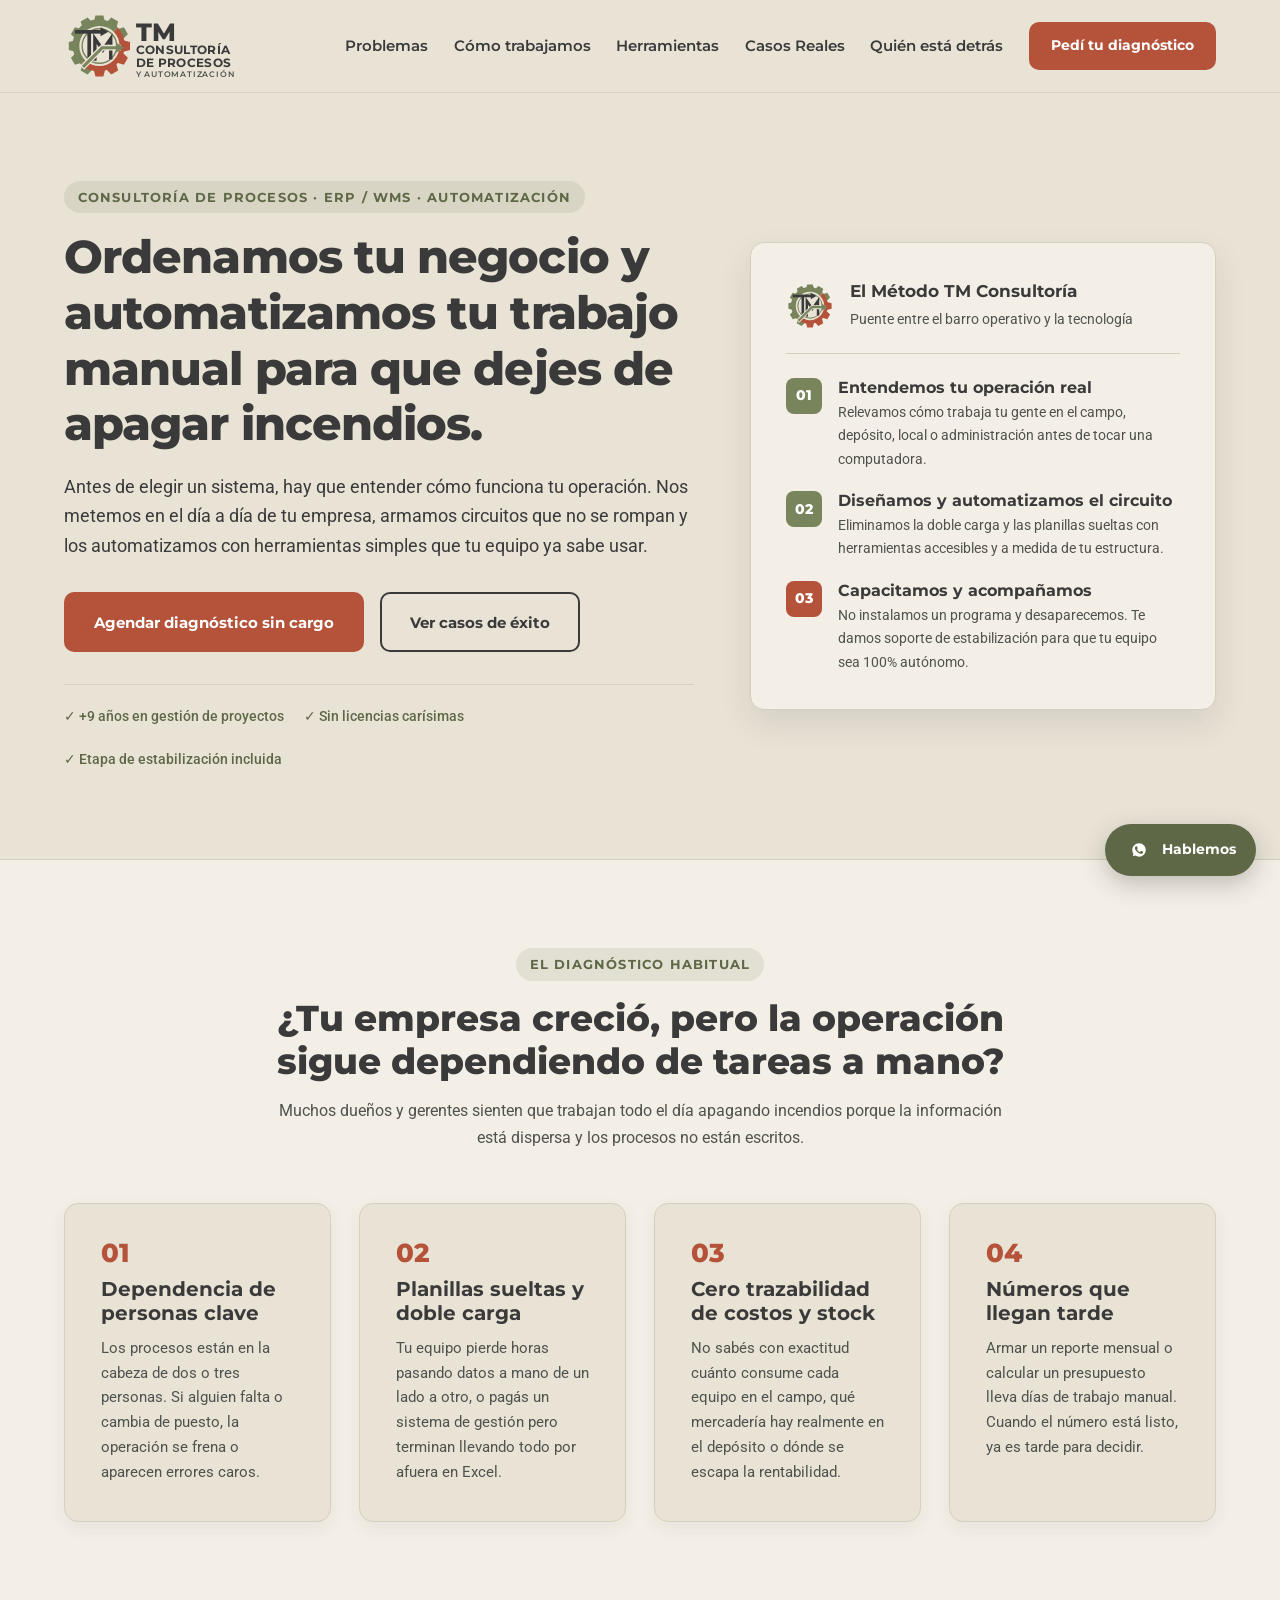
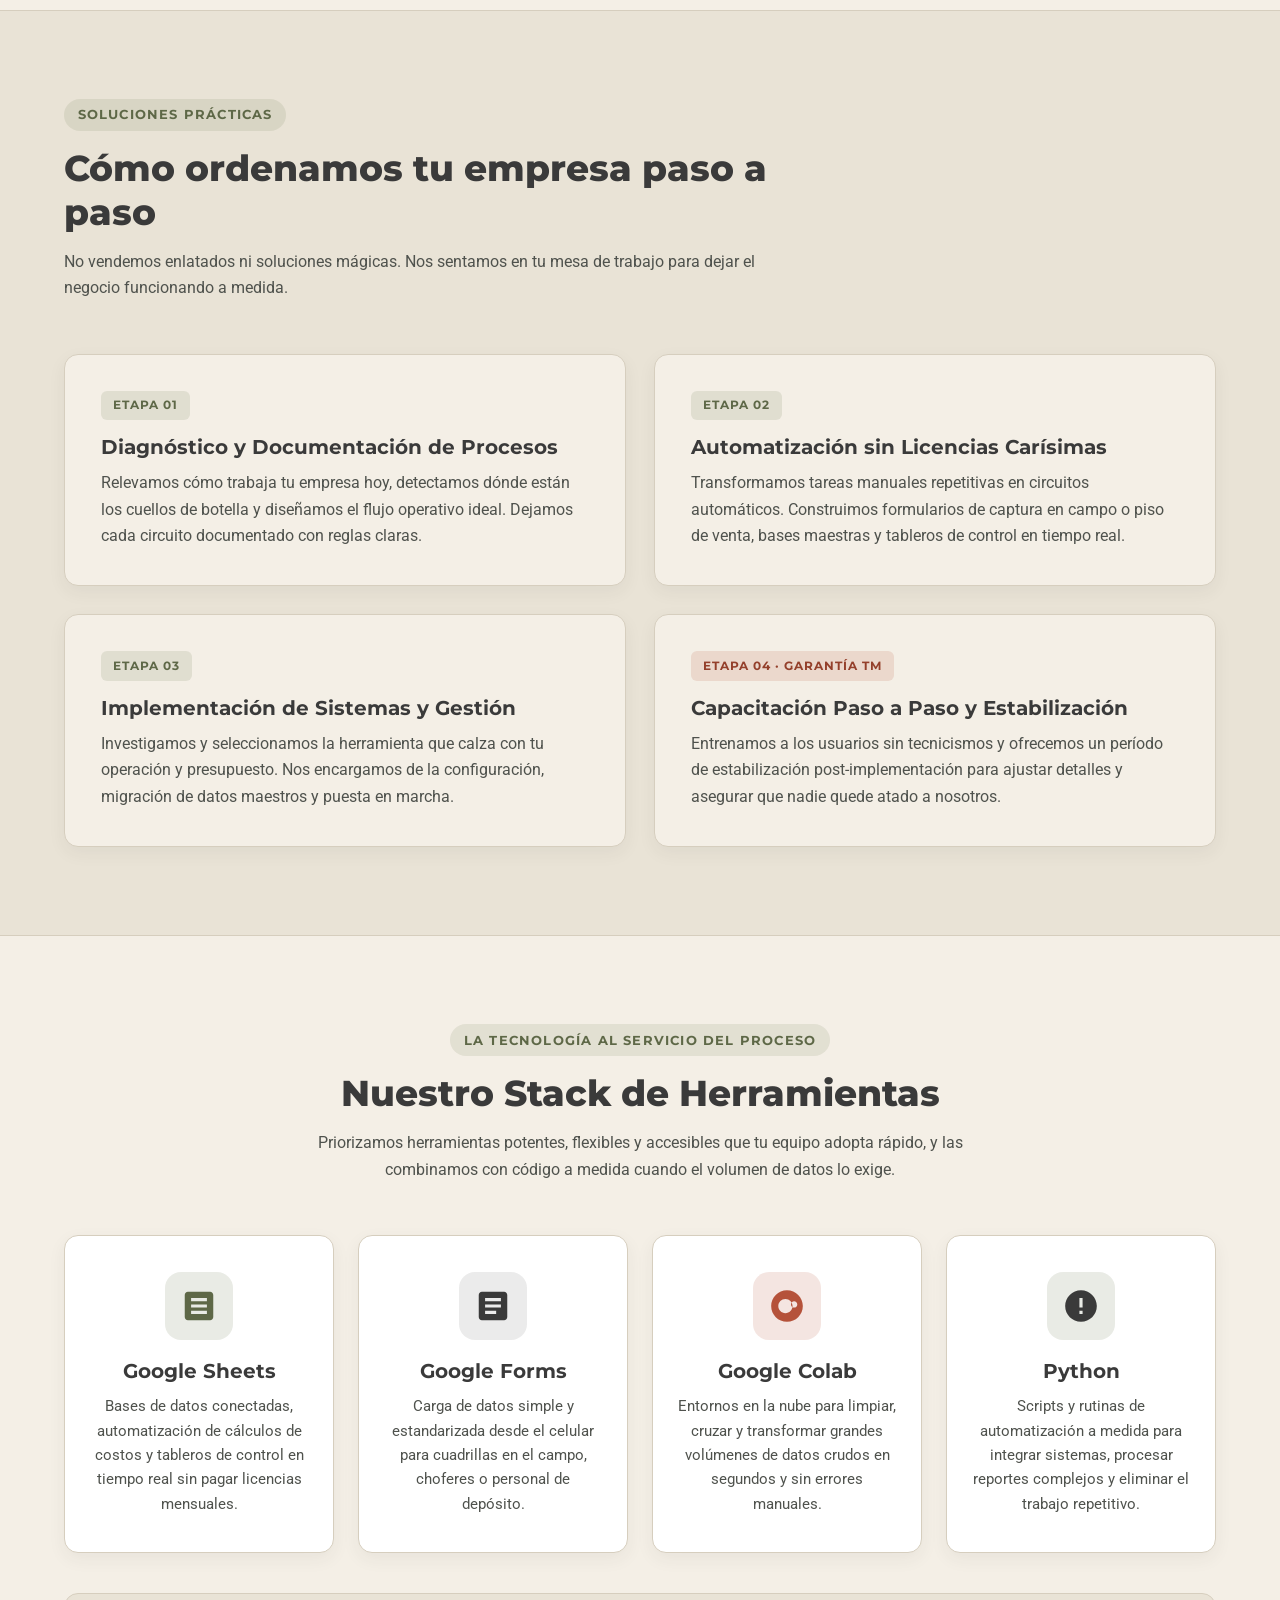
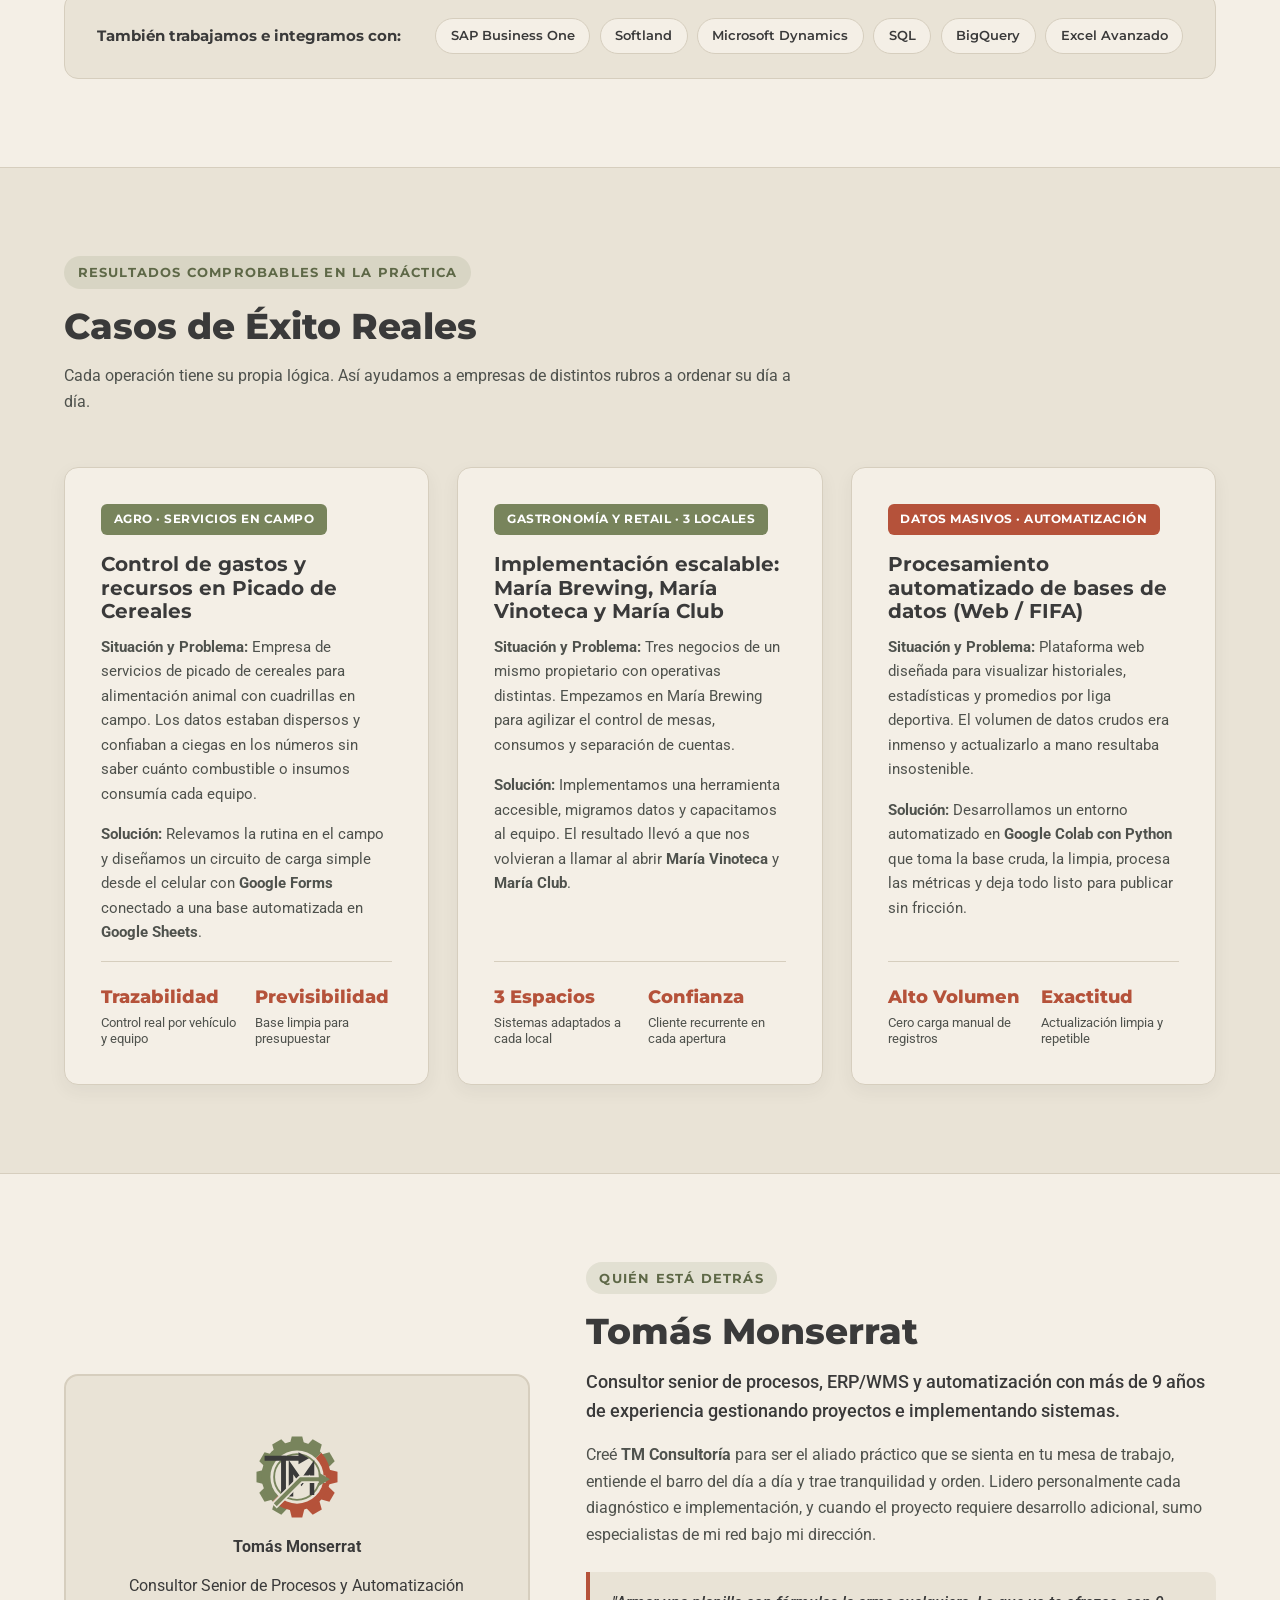
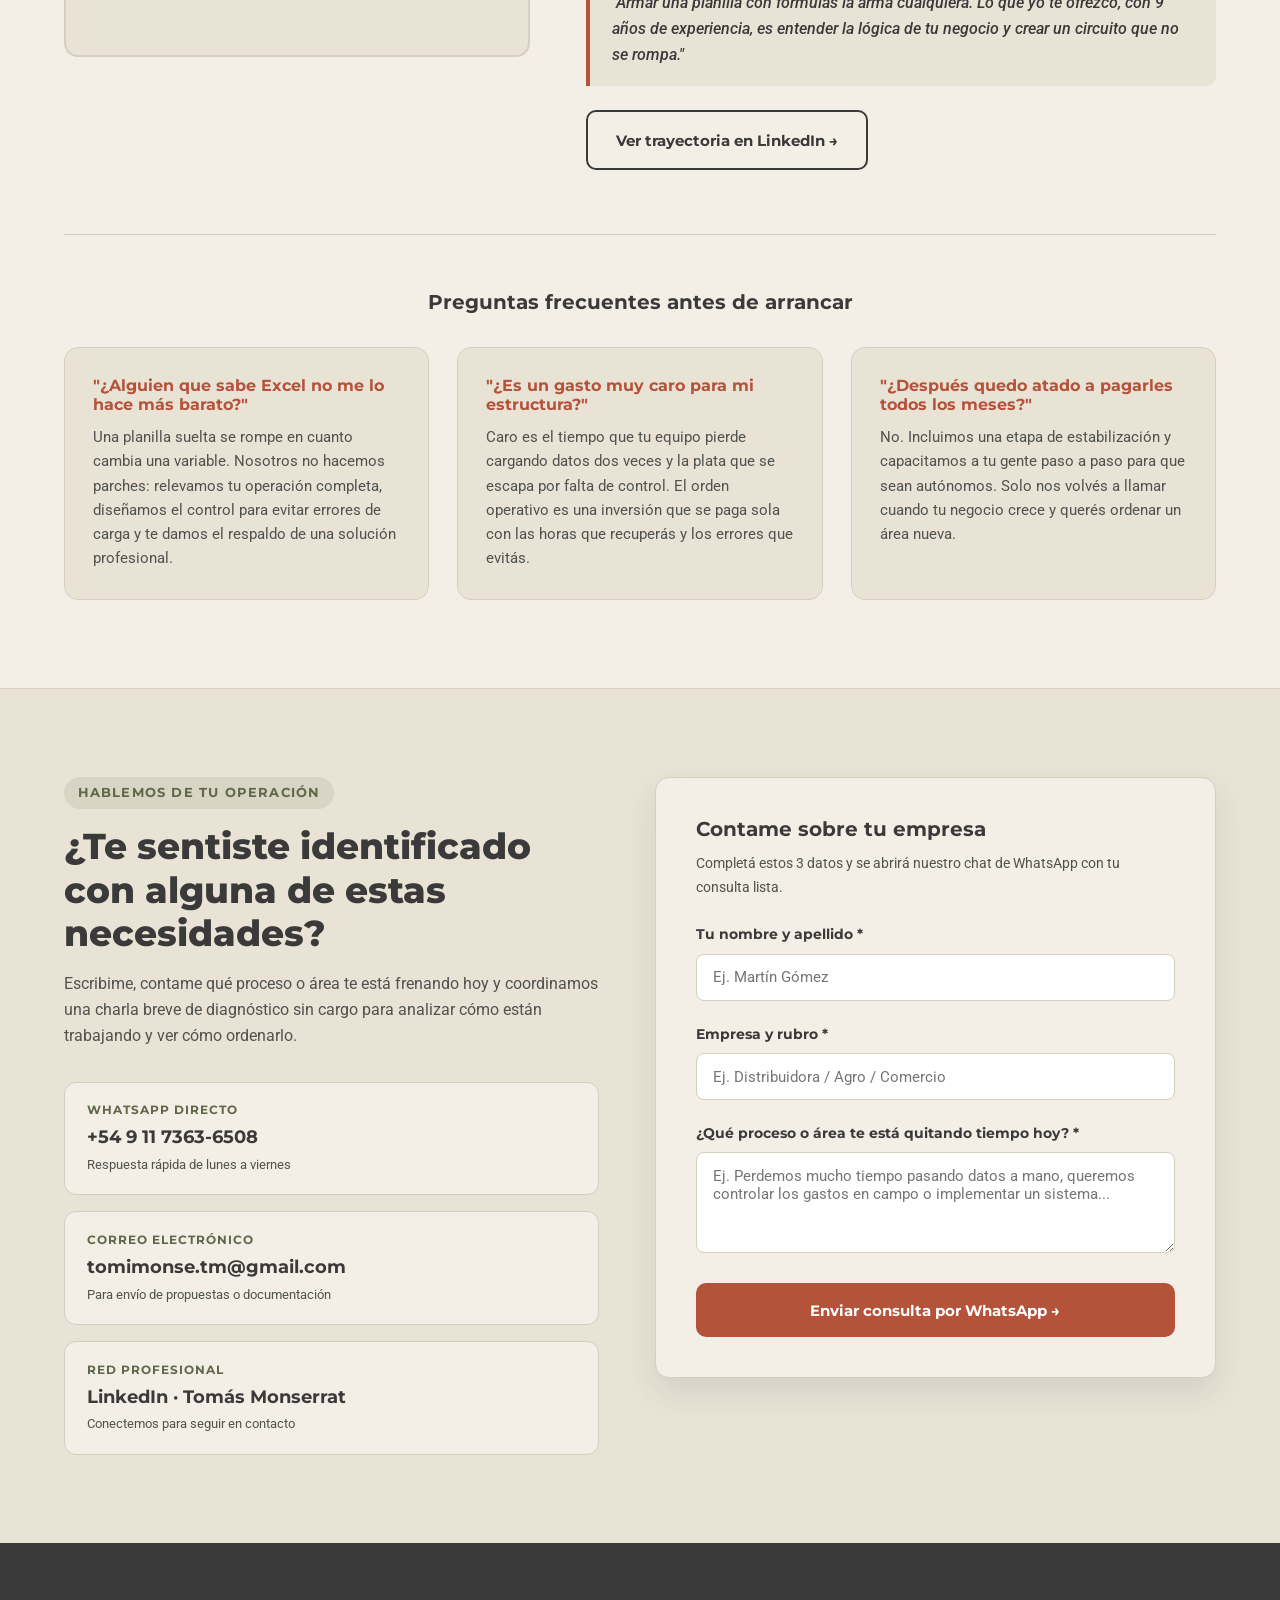
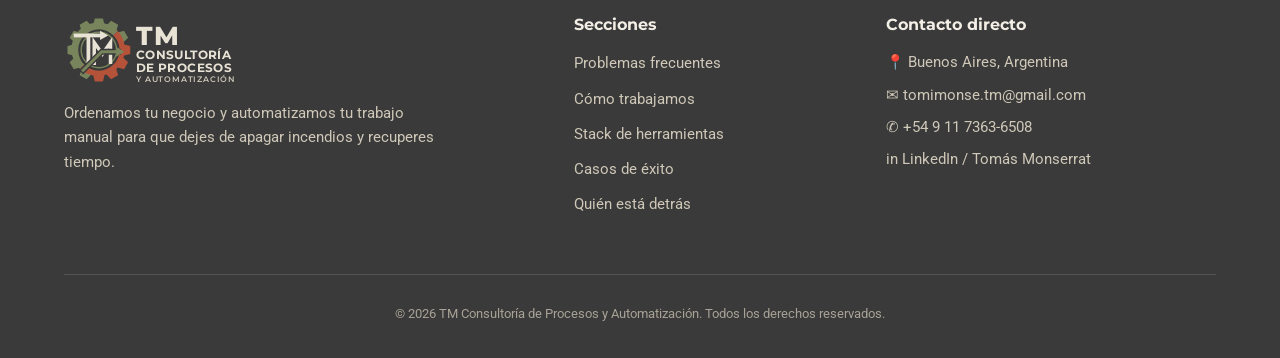
==== commit 1c26e606: "Actualizar index.html" ====
--- a/index.html
+++ b/index.html
@@ -6,27 +6,205 @@
   <title>TM Consultoría de Procesos y Automatización | Orden Operativo y Sistemas</title>
   <meta name="description" content="Ordenamos tu negocio y automatizamos tu trabajo manual con herramientas accesibles (Google Sheets, Forms, Colab, Python y ERP/WMS). Consultoría de procesos en Argentina.">
   
-  <!-- Open Graph para compartir en WhatsApp y LinkedIn -->
   <meta property="og:title" content="TM Consultoría de Procesos y Automatización">
   <meta property="og:description" content="Antes de elegir un sistema, hay que entender cómo funciona tu negocio. Ordenamos tus procesos y eliminamos el trabajo manual.">
   <meta property="og:type" content="website">
   <meta property="og:locale" content="es_AR">
 
-  <!-- Favicon en SVG con el Isotipo Oficial -->
   <link rel="icon" type="image/svg+xml" href="data:image/svg+xml,%3Csvg xmlns='http://www.w3.org/2000/svg' viewBox='0 0 120 120'%3E%3Crect width='120' height='120' rx='24' fill='%23E9E3D6'/%3E%3Ccircle cx='60' cy='60' r='38' fill='none' stroke='%2378845C' stroke-width='10'/%3E%3Cpath d='M87 33 A38 38 0 0 1 33 87' fill='none' stroke='%23B5523A' stroke-width='10'/%3E%3Ctext x='60' y='73' text-anchor='middle' font-family='Montserrat, sans-serif' font-weight='800' font-size='38' fill='%233A3A3A'%3ETM%3C/text%3E%3C/svg%3E">
 
   <link rel="preconnect" href="https://fonts.googleapis.com">
   <link rel="preconnect" href="https://fonts.gstatic.com" crossorigin>
   <link href="https://fonts.googleapis.com/css2?family=Montserrat:wght@600;700;800&family=Roboto:wght@400;500;700&display=swap" rel="stylesheet">
-  <link rel="stylesheet" href="styles.css">
+
+  <style>
+    :root {
+      --c-beige: #E9E3D6;
+      --c-arena: #F4EFE6;
+      --c-borde: #D6CEBE;
+      --c-gris: #3A3A3A;
+      --c-texto: #4F524D;
+      --c-verde: #78845C;
+      --c-verde-dark: #5E6847;
+      --c-terracota: #B5523A;
+      --c-terracota-dark: #94402B;
+      --c-blanco: #FFFFFF;
+      --f-title: 'Montserrat', -apple-system, BlinkMacSystemFont, sans-serif;
+      --f-body: 'Roboto', -apple-system, BlinkMacSystemFont, sans-serif;
+      --radius: 14px;
+      --shadow-sm: 0 6px 18px rgba(58, 58, 58, 0.06);
+      --shadow-md: 0 14px 32px rgba(58, 58, 58, 0.11);
+      --transition: all 0.28s ease;
+    }
+
+    *, *::before, *::after { margin: 0; padding: 0; box-sizing: border-box; }
+    html { scroll-behavior: smooth; font-size: 16px; }
+    body { font-family: var(--f-body); color: var(--c-gris); background-color: var(--c-beige); line-height: 1.65; -webkit-font-smoothing: antialiased; }
+    a { text-decoration: none; color: inherit; transition: var(--transition); }
+    img, svg { max-width: 100%; height: auto; display: block; }
+
+    .container { width: 90%; max-width: 1160px; margin: 0 auto; }
+    .section-padding { padding: 5.5rem 0; }
+    .bg-alt { background-color: var(--c-arena); border-top: 1px solid var(--c-borde); border-bottom: 1px solid var(--c-borde); }
+    .section-header { max-width: 740px; margin-bottom: 3.25rem; }
+    .section-header.text-center { margin-left: auto; margin-right: auto; text-align: center; }
+
+    h1, h2, h3, h4 { font-family: var(--f-title); color: var(--c-gris); line-height: 1.22; }
+    h1 { font-size: clamp(2rem, 3.6vw, 2.85rem); font-weight: 800; margin-bottom: 1.25rem; letter-spacing: -0.02em; }
+    h2 { font-size: clamp(1.65rem, 2.8vw, 2.25rem); font-weight: 800; margin-bottom: 0.9rem; }
+    h3 { font-size: 1.22rem; font-weight: 700; margin-bottom: 0.65rem; }
+    p { color: var(--c-texto); margin-bottom: 1rem; }
+
+    .eyebrow {
+      display: inline-block; font-family: var(--f-title); font-size: 0.8rem; font-weight: 700;
+      color: var(--c-verde-dark); background-color: rgba(120, 132, 92, 0.15);
+      padding: 0.35rem 0.85rem; border-radius: 50px; text-transform: uppercase; letter-spacing: 1.2px; margin-bottom: 1rem;
+    }
+
+    .btn {
+      display: inline-flex; align-items: center; justify-content: center; padding: 0.95rem 1.75rem;
+      font-family: var(--f-title); font-weight: 700; font-size: 0.95rem; border-radius: 10px;
+      cursor: pointer; border: 2px solid transparent; text-align: center; transition: var(--transition);
+    }
+    .btn-primary { background-color: var(--c-terracota); color: var(--c-blanco); }
+    .btn-primary:hover { background-color: var(--c-terracota-dark); transform: translateY(-2px); box-shadow: 0 8px 20px rgba(181, 82, 58, 0.28); }
+    .btn-secondary { border-color: var(--c-gris); color: var(--c-gris); background-color: transparent; }
+    .btn-secondary:hover { background-color: var(--c-gris); color: var(--c-arena); transform: translateY(-2px); }
+    .btn-sm { padding: 0.65rem 1.25rem; font-size: 0.88rem; }
+    .btn-full { width: 100%; }
+
+    .site-header { background-color: rgba(233, 227, 214, 0.94); border-bottom: 1px solid var(--c-borde); position: sticky; top: 0; z-index: 100; backdrop-filter: blur(8px); }
+    .header-inner { display: flex; justify-content: space-between; align-items: center; min-height: 92px; padding: 0.4rem 0; position: relative; }
+    .brand-logo svg { height: 68px; width: auto; }
+    .main-nav ul { display: flex; gap: 1.6rem; list-style: none; align-items: center; }
+    .main-nav a:not(.btn) { font-weight: 600; font-family: var(--f-title); font-size: 0.92rem; color: var(--c-gris); }
+    .main-nav a:not(.btn):hover { color: var(--c-terracota); }
+    .menu-toggle { display: none; background: none; border: none; cursor: pointer; padding: 0.5rem; }
+
+    .hero-grid { display: grid; grid-template-columns: 1.15fr 0.85fr; gap: 3.5rem; align-items: center; }
+    .hero-subtitle { font-size: 1.12rem; color: var(--c-gris); margin-bottom: 2rem; }
+    .hero-actions { display: flex; gap: 1rem; flex-wrap: wrap; margin-bottom: 2rem; }
+    .hero-trust { display: flex; flex-wrap: wrap; gap: 1.25rem; font-size: 0.88rem; font-weight: 500; color: var(--c-verde-dark); padding-top: 1.25rem; border-top: 1px solid var(--c-borde); }
+
+    .hero-card { background-color: var(--c-arena); border: 1px solid var(--c-borde); border-radius: var(--radius); padding: 2.2rem; box-shadow: var(--shadow-md); }
+    .hero-card-header { display: flex; align-items: center; gap: 1rem; padding-bottom: 1.25rem; margin-bottom: 1.5rem; border-bottom: 1px solid var(--c-borde); }
+    .hero-card-header strong { display: block; font-family: var(--f-title); font-size: 1.05rem; color: var(--c-gris); }
+    .hero-card-header span { font-size: 0.85rem; color: var(--c-texto); }
+    .hero-steps { display: flex; flex-direction: column; gap: 1.25rem; }
+    .hero-step-item { display: flex; gap: 1rem; align-items: flex-start; }
+    .step-badge { flex-shrink: 0; width: 36px; height: 36px; border-radius: 8px; background-color: var(--c-verde); color: var(--c-blanco); font-family: var(--f-title); font-weight: 800; font-size: 0.85rem; display: flex; align-items: center; justify-content: center; }
+    .step-badge.step-terracotta { background-color: var(--c-terracota); }
+    .hero-step-item h4 { font-size: 1rem; margin-bottom: 0.25rem; }
+    .hero-step-item p { font-size: 0.88rem; margin-bottom: 0; }
+
+    .cards-grid { display: grid; gap: 1.75rem; }
+    .cols-2 { grid-template-columns: repeat(2, 1fr); }
+    .cols-3 { grid-template-columns: repeat(3, 1fr); }
+    .cols-4 { grid-template-columns: repeat(4, 1fr); }
+
+    .card { background-color: var(--c-arena); padding: 2.25rem; border-radius: var(--radius); border: 1px solid var(--c-borde); box-shadow: var(--shadow-sm); transition: var(--transition); display: flex; flex-direction: column; }
+    .bg-alt .card { background-color: var(--c-beige); }
+    .card:hover { transform: translateY(-4px); box-shadow: var(--shadow-md); border-color: var(--c-verde); }
+
+    .problem-num { font-family: var(--f-title); font-size: 1.6rem; font-weight: 800; color: var(--c-terracota); margin-bottom: 0.75rem; line-height: 1; }
+    .problem-card p { margin-bottom: 0; font-size: 0.94rem; }
+
+    .service-tag { align-self: flex-start; font-family: var(--f-title); font-size: 0.75rem; font-weight: 700; text-transform: uppercase; letter-spacing: 1px; color: var(--c-verde-dark); background-color: rgba(120, 132, 92, 0.16); padding: 0.3rem 0.75rem; border-radius: 6px; margin-bottom: 1rem; }
+    .service-tag-terracotta { color: var(--c-terracota-dark); background-color: rgba(181, 82, 58, 0.15); }
+    .service-box p { margin-bottom: 0; }
+
+    .stack-grid { display: grid; grid-template-columns: repeat(4, 1fr); gap: 1.5rem; }
+    .stack-card { background-color: var(--c-blanco); border: 1px solid var(--c-borde); border-radius: var(--radius); padding: 2.25rem 1.5rem; text-align: center; transition: var(--transition); box-shadow: var(--shadow-sm); }
+    .stack-card:hover { transform: translateY(-5px); border-color: var(--c-verde); box-shadow: var(--shadow-md); }
+    .stack-icon { width: 68px; height: 68px; margin: 0 auto 1.25rem; display: flex; align-items: center; justify-content: center; border-radius: 16px; }
+    .icon-sheets { background-color: rgba(120, 132, 92, 0.16); color: var(--c-verde-dark); }
+    .icon-forms  { background-color: rgba(58, 58, 58, 0.1); color: var(--c-gris); }
+    .icon-colab  { background-color: rgba(181, 82, 58, 0.15); color: var(--c-terracota); }
+    .icon-python { background-color: rgba(120, 132, 92, 0.16); color: var(--c-gris); }
+    .stack-card p { font-size: 0.92rem; margin-bottom: 0; }
+
+    .integrations-banner { margin-top: 2.5rem; padding: 1.5rem 2rem; background-color: var(--c-beige); border: 1px solid var(--c-borde); border-radius: var(--radius); display: flex; align-items: center; justify-content: space-between; flex-wrap: wrap; gap: 1rem; }
+    .integrations-label { font-family: var(--f-title); font-weight: 700; font-size: 0.92rem; color: var(--c-gris); }
+    .integrations-pills { display: flex; flex-wrap: wrap; gap: 0.6rem; }
+    .integrations-pills span { background-color: var(--c-arena); border: 1px solid var(--c-borde); padding: 0.4rem 0.9rem; border-radius: 50px; font-family: var(--f-title); font-size: 0.82rem; font-weight: 600; color: var(--c-gris); }
+
+    .badge { align-self: flex-start; background-color: var(--c-verde); color: var(--c-blanco); font-family: var(--f-title); font-size: 0.74rem; font-weight: 700; padding: 0.35rem 0.8rem; border-radius: 6px; margin-bottom: 1.1rem; text-transform: uppercase; letter-spacing: 0.5px; }
+    .badge-terracotta { background-color: var(--c-terracota); }
+    .case-body p { font-size: 0.93rem; }
+    .case-result { display: grid; grid-template-columns: 1fr 1fr; gap: 1rem; margin-top: auto; padding-top: 1.25rem; border-top: 1px solid var(--c-borde); }
+    .metric strong { display: block; font-family: var(--f-title); font-size: 1.15rem; color: var(--c-terracota); font-weight: 800; margin-bottom: 0.15rem; }
+    .metric span { font-size: 0.8rem; color: var(--c-texto); line-height: 1.3; display: block; }
+
+    .profile-grid { display: grid; grid-template-columns: 0.85fr 1.15fr; gap: 3.5rem; align-items: center; }
+    .profile-frame img { width: 100%; border-radius: var(--radius); border: 2px solid var(--c-borde); box-shadow: var(--shadow-md); object-fit: cover; }
+    .profile-fallback { background-color: var(--c-beige); border: 2px solid var(--c-borde); border-radius: var(--radius); padding: 3.5rem 2rem; flex-direction: column; align-items: center; justify-content: center; text-align: center; gap: 0.75rem; }
+    .lead-text { font-size: 1.1rem; font-weight: 500; color: var(--c-gris); }
+    .brand-quote { background-color: var(--c-beige); border-left: 4px solid var(--c-terracota); padding: 1.1rem 1.4rem; border-radius: 0 10px 10px 0; font-style: italic; color: var(--c-gris); font-weight: 500; margin: 1.5rem 0; }
+
+    .faq-container { margin-top: 4rem; padding-top: 3.5rem; border-top: 1px solid var(--c-borde); }
+    .faq-container h3 { margin-bottom: 2rem; text-align: center; }
+    .faq-item { background-color: var(--c-beige); border: 1px solid var(--c-borde); border-radius: var(--radius); padding: 1.75rem; }
+    .faq-item h4 { color: var(--c-terracota); font-size: 1rem; margin-bottom: 0.65rem; }
+    .faq-item p { font-size: 0.92rem; margin-bottom: 0; }
+
+    .audit-wrapper { display: grid; grid-template-columns: 1fr 1.05fr; gap: 3.5rem; align-items: start; }
+    .contact-cards { display: flex; flex-direction: column; gap: 1rem; margin-top: 2rem; }
+    .contact-item { background-color: var(--c-arena); border: 1px solid var(--c-borde); border-radius: 12px; padding: 1.15rem 1.4rem; display: flex; flex-direction: column; transition: var(--transition); }
+    .contact-item:hover { border-color: var(--c-terracota); transform: translateX(4px); }
+    .contact-badge { font-family: var(--f-title); font-size: 0.72rem; font-weight: 700; text-transform: uppercase; letter-spacing: 1px; color: var(--c-verde-dark); }
+    .contact-item strong { font-family: var(--f-title); font-size: 1.1rem; color: var(--c-gris); margin: 0.15rem 0; }
+    .contact-item span:last-child { font-size: 0.84rem; color: var(--c-texto); }
+
+    .contact-form { background-color: var(--c-arena); padding: 2.5rem; border-radius: var(--radius); border: 1px solid var(--c-borde); box-shadow: var(--shadow-md); }
+    .form-helper { font-size: 0.9rem; margin-bottom: 1.5rem; }
+    .form-group { margin-bottom: 1.35rem; }
+    label { display: block; font-family: var(--f-title); font-weight: 700; margin-bottom: 0.45rem; font-size: 0.88rem; color: var(--c-gris); }
+    input, textarea { width: 100%; padding: 0.85rem 1rem; border: 1px solid var(--c-borde); border-radius: 8px; font-family: var(--f-body); font-size: 0.96rem; color: var(--c-gris); background-color: var(--c-blanco); transition: var(--transition); }
+    input:focus, textarea:focus { outline: none; border-color: var(--c-verde); box-shadow: 0 0 0 3px rgba(120, 132, 92, 0.22); }
+
+    .site-footer { background-color: var(--c-gris); color: var(--c-beige); padding: 4.5rem 0 2rem; }
+    .footer-flex { display: grid; grid-template-columns: 1.4fr 0.8fr 1fr; gap: 3rem; padding-bottom: 3rem; border-bottom: 1px solid rgba(233, 227, 214, 0.15); }
+    .footer-brand p { color: #CFC8B8; margin-top: 1rem; max-width: 380px; font-size: 0.92rem; }
+    .site-footer h4 { color: var(--c-arena); font-size: 1rem; margin-bottom: 1rem; }
+    .footer-links ul { list-style: none; }
+    .footer-links li { margin-bottom: 0.55rem; }
+    .footer-links a, .footer-contact a { color: #CFC8B8; font-size: 0.92rem; }
+    .footer-links a:hover, .footer-contact a:hover { color: var(--c-blanco); }
+    .footer-contact p { color: #CFC8B8; font-size: 0.92rem; margin-bottom: 0.5rem; }
+    .footer-bottom { padding-top: 1.75rem; text-align: center; }
+    .footer-bottom p { color: #A8A296; font-size: 0.84rem; margin-bottom: 0; }
+
+    .whatsapp-float {
+      position: fixed; bottom: 24px; right: 24px; z-index: 99; background-color: var(--c-verde-dark);
+      color: var(--c-blanco); padding: 0.75rem 1.25rem; border-radius: 50px; display: flex;
+      align-items: center; gap: 0.55rem; font-family: var(--f-title); font-weight: 700; font-size: 0.9rem;
+      box-shadow: 0 8px 24px rgba(58, 58, 58, 0.28);
+    }
+    .whatsapp-float:hover { background-color: var(--c-terracota); transform: translateY(-3px); }
+
+    @media (max-width: 980px) {
+      .hero-grid, .profile-grid, .audit-wrapper { grid-template-columns: 1fr; gap: 2.5rem; }
+      .cols-4, .stack-grid { grid-template-columns: repeat(2, 1fr); }
+      .cols-3 { grid-template-columns: 1fr; }
+      .footer-flex { grid-template-columns: 1fr; gap: 2rem; }
+    }
+    @media (max-width: 780px) {
+      .section-padding { padding: 4rem 0; }
+      .menu-toggle { display: block; }
+      .main-nav { display: none; position: absolute; top: 100%; left: 0; width: 100%; background-color: var(--c-arena); border-bottom: 1px solid var(--c-borde); padding: 1.5rem 0; box-shadow: var(--shadow-md); }
+      .main-nav.active { display: block; }
+      .main-nav ul { flex-direction: column; gap: 1.1rem; text-align: center; }
+      .cols-2, .cols-4, .stack-grid { grid-template-columns: 1fr; }
+      .integrations-banner { flex-direction: column; align-items: flex-start; }
+    }
+  </style>
 </head>
 <body>
 
-  <!-- Definición vectorial reutilizable del Isotipo Oficial TM (12 dientes exactos del Manual de Marca) -->
+  <!-- Definición vectorial del Isotipo Oficial TM -->
   <svg width="0" height="0" style="position:absolute; visibility:hidden;" aria-hidden="true">
     <defs>
       <g id="tm-isotipo">
-        <!-- 8 Dientes Superiores-Izquierdos (Verde Seco #78845C) -->
         <g fill="#78845C">
           <polygon points="53,6 67,6 70,18 50,18" transform="rotate(0 60 60)"/>
           <polygon points="53,6 67,6 70,18 50,18" transform="rotate(30 60 60)"/>
@@ -37,26 +215,20 @@
           <polygon points="53,6 67,6 70,18 50,18" transform="rotate(300 60 60)"/>
           <polygon points="53,6 67,6 70,18 50,18" transform="rotate(330 60 60)"/>
         </g>
-        <!-- 4 Dientes Inferiores-Derechos (Terracota #B5523A) -->
         <g fill="#B5523A">
           <polygon points="53,6 67,6 70,18 50,18" transform="rotate(90 60 60)"/>
           <polygon points="53,6 67,6 70,18 50,18" transform="rotate(120 60 60)"/>
           <polygon points="53,6 67,6 70,18 50,18" transform="rotate(150 60 60)"/>
           <polygon points="53,6 67,6 70,18 50,18" transform="rotate(180 60 60)"/>
         </g>
-        <!-- Cuerpo del engranaje partido a 45 grados -->
         <path d="M 27.5 92.5 A 46 46 0 1 1 92.5 27.5 L 60 60 Z" fill="#78845C"/>
         <path d="M 92.5 27.5 A 46 46 0 0 1 27.5 92.5 L 60 60 Z" fill="#B5523A"/>
-        <!-- Centro color Arena y anillo interior -->
         <circle cx="60" cy="60" r="35.5" fill="var(--logo-bg, #E9E3D6)"/>
         <circle cx="60" cy="60" r="30.5" fill="none" stroke="#78845C" stroke-width="2.5"/>
-        <!-- Letra T con flecha hacia la derecha -->
         <path d="M 20 35 H 64" stroke="var(--logo-fg, #3A3A3A)" stroke-width="6.5" stroke-linecap="square"/>
         <polygon points="62,27 76,35 62,43" fill="var(--logo-fg, #3A3A3A)"/>
         <path d="M 42 35 V 83" stroke="var(--logo-fg, #3A3A3A)" stroke-width="6.5" stroke-linecap="square"/>
-        <!-- Letra M encastrada -->
         <path d="M 52 83 V 47 L 66 67 L 80 47 V 81" fill="none" stroke="var(--logo-fg, #3A3A3A)" stroke-width="6" stroke-linecap="square" stroke-linejoin="miter"/>
-        <!-- Halo y Flecha quebrada de progreso en Verde Seco -->
         <path d="M 33 95 L 65 63 H 93" fill="none" stroke="var(--logo-bg, #E9E3D6)" stroke-width="10" stroke-linecap="square" stroke-linejoin="miter"/>
         <path d="M 33 95 L 65 63 H 92" fill="none" stroke="#78845C" stroke-width="5.5" stroke-linecap="square" stroke-linejoin="miter"/>
         <polygon points="89,54 104,63 89,72" fill="#78845C"/>
@@ -64,11 +236,11 @@
     </defs>
   </svg>
 
-  <!-- ================= HEADER Y LOGO HORIZONTAL OFICIAL ================= -->
+  <!-- HEADER -->
   <header class="site-header">
     <div class="container header-inner">
       <a href="#" class="brand-logo" aria-label="TM Consultoría de Procesos y Automatización - Inicio">
-        <svg viewBox="0 0 430 120" width="290" height="80" role="img" aria-label="Logo TM Consultoría de Procesos y Automatización">
+        <svg viewBox="0 0 430 120" width="290" height="80" role="img" aria-label="Logo TM Consultoría">
           <use href="#tm-isotipo" x="0" y="0"/>
           <g transform="translate(124, 18)" font-family="Montserrat, sans-serif" fill="#3A3A3A">
             <text x="0" y="34" font-size="44" font-weight="800" letter-spacing="1">TM</text>
@@ -79,11 +251,11 @@
         </svg>
       </a>
 
-      <button class="menu-toggle" id="mobile-menu-btn" aria-label="Abrir menú de navegación" aria-expanded="false">
+      <button class="menu-toggle" id="mobile-menu-btn" aria-label="Abrir menú" aria-expanded="false">
         <svg viewBox="0 0 24 24" width="28" height="28" fill="#3A3A3A"><path d="M3 18h18v-2H3v2zm0-5h18v-2H3v2zm0-7v2h18V6H3z"/></svg>
       </button>
 
-      <nav class="main-nav" id="main-navigation" aria-label="Navegación principal">
+      <nav class="main-nav" id="main-navigation">
         <ul>
           <li><a href="#problemas">Problemas</a></li>
           <li><a href="#servicios">Cómo trabajamos</a></li>
@@ -97,10 +269,10 @@
   </header>
 
   <main>
-    <!-- ================= 1. HERO ================= -->
+    <!-- 1. HERO -->
     <section class="hero section-padding">
       <div class="container hero-grid">
-        <div class="hero-content fade-in">
+        <div class="hero-content">
           <span class="eyebrow">Consultoría de Procesos · ERP / WMS · Automatización</span>
           <h1>Ordenamos tu negocio y automatizamos tu trabajo manual para que dejes de apagar incendios.</h1>
           <p class="hero-subtitle">Antes de elegir un sistema, hay que entender cómo funciona tu operación. Nos metemos en el día a día de tu empresa, armamos circuitos que no se rompan y los automatizamos con herramientas simples que tu equipo ya sabe usar.</p>
@@ -115,8 +287,7 @@
           </div>
         </div>
 
-        <!-- Tarjeta visual de Circuito de Orden Operativo -->
-        <div class="hero-card fade-in" aria-hidden="true">
+        <div class="hero-card">
           <div class="hero-card-header">
             <svg viewBox="0 0 120 120" width="48" height="48"><use href="#tm-isotipo"/></svg>
             <div>
@@ -151,34 +322,31 @@
       </div>
     </section>
 
-    <!-- ================= 2. PROBLEMAS QUE RESOLVEMOS ================= -->
+    <!-- 2. PROBLEMAS -->
     <section id="problemas" class="section-padding bg-alt">
       <div class="container">
-        <div class="section-header text-center fade-in">
+        <div class="section-header text-center">
           <span class="eyebrow">El diagnóstico habitual</span>
           <h2>¿Tu empresa creció, pero la operación sigue dependiendo de tareas a mano?</h2>
           <p>Muchos dueños y gerentes sienten que trabajan todo el día apagando incendios porque la información está dispersa y los procesos no están escritos.</p>
         </div>
 
-        <div class="cards-grid cols-4 fade-in">
+        <div class="cards-grid cols-4">
           <article class="card problem-card">
             <div class="problem-num">01</div>
             <h3>Dependencia de personas clave</h3>
             <p>Los procesos están en la cabeza de dos o tres personas. Si alguien falta o cambia de puesto, la operación se frena o aparecen errores caros.</p>
           </article>
-
           <article class="card problem-card">
             <div class="problem-num">02</div>
             <h3>Planillas sueltas y doble carga</h3>
             <p>Tu equipo pierde horas pasando datos a mano de un lado a otro, o pagás un sistema de gestión pero terminan llevando todo por afuera en Excel.</p>
           </article>
-
           <article class="card problem-card">
             <div class="problem-num">03</div>
             <h3>Cero trazabilidad de costos y stock</h3>
             <p>No sabés con exactitud cuánto consume cada equipo en el campo, qué mercadería hay realmente en el depósito o dónde se escapa la rentabilidad.</p>
           </article>
-
           <article class="card problem-card">
             <div class="problem-num">04</div>
             <h3>Números que llegan tarde</h3>
@@ -188,54 +356,50 @@
       </div>
     </section>
 
-    <!-- ================= 3. SERVICIOS Y METODOLOGÍA ================= -->
+    <!-- 3. SERVICIOS -->
     <section id="servicios" class="section-padding">
       <div class="container">
-        <div class="section-header fade-in">
+        <div class="section-header">
           <span class="eyebrow">Soluciones prácticas</span>
           <h2>Cómo ordenamos tu empresa paso a paso</h2>
           <p>No vendemos enlatados ni soluciones mágicas. Nos sentamos en tu mesa de trabajo para dejar el negocio funcionando a medida.</p>
         </div>
 
-        <div class="cards-grid cols-2 fade-in">
+        <div class="cards-grid cols-2">
           <article class="card service-box">
             <span class="service-tag">Etapa 01</span>
             <h3>Diagnóstico y Documentación de Procesos</h3>
-            <p>Relevamos cómo trabaja tu empresa hoy, detectamos dónde están los cuellos de botella y diseñamos el flujo operativo ideal. Dejamos cada circuito documentado con reglas claras para estandarizar el trabajo diario.</p>
-          </article>
-
+            <p>Relevamos cómo trabaja tu empresa hoy, detectamos dónde están los cuellos de botella y diseñamos el flujo operativo ideal. Dejamos cada circuito documentado con reglas claras.</p>
+          </article>
           <article class="card service-box">
             <span class="service-tag">Etapa 02</span>
             <h3>Automatización sin Licencias Carísimas</h3>
-            <p>Transformamos tareas manuales repetitivas en circuitos automáticos. Construimos formularios de captura en campo o piso de venta, bases maestras y tableros de control en tiempo real listos para tomar decisiones.</p>
-          </article>
-
+            <p>Transformamos tareas manuales repetitivas en circuitos automáticos. Construimos formularios de captura en campo o piso de venta, bases maestras y tableros de control en tiempo real.</p>
+          </article>
           <article class="card service-box">
             <span class="service-tag">Etapa 03</span>
-            <h3>Implementación de Sistemas y Gestión (ERP / WMS / POS)</h3>
-            <p>Investigamos y seleccionamos la herramienta que calza con tu operación y presupuesto. Nos encargamos de la configuración, el pasaje de datos maestros, las listas de precios y la puesta en marcha en vivo.</p>
-          </article>
-
+            <h3>Implementación de Sistemas y Gestión</h3>
+            <p>Investigamos y seleccionamos la herramienta que calza con tu operación y presupuesto. Nos encargamos de la configuración, migración de datos maestros y puesta en marcha.</p>
+          </article>
           <article class="card service-box">
             <span class="service-tag service-tag-terracotta">Etapa 04 · Garantía TM</span>
             <h3>Capacitación Paso a Paso y Estabilización</h3>
-            <p>El proyecto no termina cuando arranca el sistema. Entrenamos a los usuarios sin tecnicismos y ofrecemos un período de estabilización post-implementación para ajustar detalles y asegurar que nadie quede atado a nosotros.</p>
+            <p>Entrenamos a los usuarios sin tecnicismos y ofrecemos un período de estabilización post-implementación para ajustar detalles y asegurar que nadie quede atado a nosotros.</p>
           </article>
         </div>
       </div>
     </section>
 
-    <!-- ================= 4. STACK DE AUTOMATIZACIÓN ================= -->
+    <!-- 4. STACK -->
     <section id="stack" class="section-padding bg-alt">
       <div class="container">
-        <div class="section-header text-center fade-in">
+        <div class="section-header text-center">
           <span class="eyebrow">La tecnología al servicio del proceso</span>
           <h2>Nuestro Stack de Herramientas</h2>
           <p>Priorizamos herramientas potentes, flexibles y accesibles que tu equipo adopta rápido, y las combinamos con código a medida cuando el volumen de datos lo exige.</p>
         </div>
         
-        <div class="stack-grid fade-in">
-          <!-- Google Sheets -->
+        <div class="stack-grid">
           <div class="stack-card">
             <div class="stack-icon icon-sheets">
               <svg viewBox="0 0 24 24" fill="currentColor" width="38" height="38"><path d="M19 3H5c-1.1 0-2 .9-2 2v14c0 1.1.9 2 2 2h14c1.1 0 2-.9 2-2V5c0-1.1-.9-2-2-2zm-2 14H7v-2h10v2zm0-4H7v-2h10v2zm0-4H7V7h10v2z"/></svg>
@@ -243,8 +407,6 @@
             <h3>Google Sheets</h3>
             <p>Bases de datos conectadas, automatización de cálculos de costos y tableros de control en tiempo real sin pagar licencias mensuales.</p>
           </div>
-          
-          <!-- Google Forms -->
           <div class="stack-card">
             <div class="stack-icon icon-forms">
               <svg viewBox="0 0 24 24" fill="currentColor" width="38" height="38"><path d="M19 3H5c-1.1 0-2 .9-2 2v14c0 1.1.9 2 2 2h14c1.1 0 2-.9 2-2V5c0-1.1-.9-2-2-2zm-5 14H7v-2h7v2zm3-4H7v-2h10v2zm0-4H7V7h10v2z"/></svg>
@@ -252,8 +414,6 @@
             <h3>Google Forms</h3>
             <p>Carga de datos simple y estandarizada desde el celular para cuadrillas en el campo, choferes o personal de depósito.</p>
           </div>
-
-          <!-- Google Colab -->
           <div class="stack-card">
             <div class="stack-icon icon-colab">
               <svg viewBox="0 0 24 24" fill="currentColor" width="38" height="38"><path d="M12 2C6.48 2 2 6.48 2 12s4.48 10 10 10 10-4.48 10-10S17.52 2 12 2zm-1 14.5c-2.5 0-4.5-2-4.5-4.5s2-4.5 4.5-4.5 4.5 2 4.5 4.5-2 4.5-4.5 4.5zm5.5-3.5c-1.1 0-2-.9-2-2s.9-2 2-2 2 .9 2 2-.9 2-2 2z"/></svg>
@@ -261,8 +421,6 @@
             <h3>Google Colab</h3>
             <p>Entornos en la nube para limpiar, cruzar y transformar grandes volúmenes de datos crudos en segundos y sin errores manuales.</p>
           </div>
-
-          <!-- Python -->
           <div class="stack-card">
             <div class="stack-icon icon-python">
               <svg viewBox="0 0 24 24" fill="currentColor" width="38" height="38"><path d="M12 2c-5.5 0-10 4.5-10 10s4.5 10 10 10 10-4.5 10-10S17.5 2 12 2zm1 15h-2v-2h2v2zm0-4h-2V7h2v6z"/></svg>
@@ -272,7 +430,7 @@
           </div>
         </div>
 
-        <div class="integrations-banner fade-in">
+        <div class="integrations-banner">
           <span class="integrations-label">También trabajamos e integramos con:</span>
           <div class="integrations-pills">
             <span>SAP Business One</span>
@@ -286,86 +444,64 @@
       </div>
     </section>
 
-    <!-- ================= 5. CASOS DE ÉXITO REALES ================= -->
+    <!-- 5. CASOS DE ÉXITO -->
     <section id="casos" class="section-padding">
       <div class="container">
-        <div class="section-header fade-in">
+        <div class="section-header">
           <span class="eyebrow">Resultados comprobables en la práctica</span>
           <h2>Casos de Éxito Reales</h2>
           <p>Cada operación tiene su propia lógica. Así ayudamos a empresas de distintos rubros a ordenar su día a día.</p>
         </div>
 
-        <div class="cards-grid cols-3 fade-in">
-          <!-- CASO 1: AGRO -->
+        <div class="cards-grid cols-3">
           <article class="card case-card">
             <span class="badge">Agro · Servicios en Campo</span>
             <h3>Control de gastos y recursos en Picado de Cereales</h3>
             <div class="case-body">
-              <p><strong>Situación y Problema:</strong> Empresa de servicios de picado de cereales para alimentación animal con cuadrillas en campo. Los datos estaban dispersos y confiaban a ciegas en los números sin saber cuánto combustible, aceite o insumos consumía cada equipo.</p>
+              <p><strong>Situación y Problema:</strong> Empresa de servicios de picado de cereales para alimentación animal con cuadrillas en campo. Los datos estaban dispersos y confiaban a ciegas en los números sin saber cuánto combustible o insumos consumía cada equipo.</p>
               <p><strong>Solución:</strong> Relevamos la rutina en el campo y diseñamos un circuito de carga simple desde el celular con <strong>Google Forms</strong> conectado a una base automatizada en <strong>Google Sheets</strong>.</p>
             </div>
             <div class="case-result">
-              <div class="metric">
-                <strong>Trazabilidad</strong>
-                <span>Control real por vehículo y equipo</span>
-              </div>
-              <div class="metric">
-                <strong>Previsibilidad</strong>
-                <span>Base limpia para presupuestar</span>
-              </div>
-            </div>
-          </article>
-
-          <!-- CASO 2: MARÍA BREWING / VINOTECA / CLUB -->
+              <div class="metric"><strong>Trazabilidad</strong><span>Control real por vehículo y equipo</span></div>
+              <div class="metric"><strong>Previsibilidad</strong><span>Base limpia para presupuestar</span></div>
+            </div>
+          </article>
+
           <article class="card case-card">
             <span class="badge">Gastronomía y Retail · 3 Locales</span>
             <h3>Implementación escalable: María Brewing, María Vinoteca y María Club</h3>
             <div class="case-body">
               <p><strong>Situación y Problema:</strong> Tres negocios de un mismo propietario con operativas distintas. Empezamos en María Brewing para agilizar el control de mesas, consumos y separación de cuentas.</p>
-              <p><strong>Solución:</strong> Implementamos una herramienta accesible, migramos datos y capacitamos al equipo. El resultado llevó a que nos volvieran a llamar al abrir <strong>María Vinoteca</strong> (control de inventario) y <strong>María Club</strong> (adaptación de listas de precios y soporte continuo).</p>
+              <p><strong>Solución:</strong> Implementamos una herramienta accesible, migramos datos y capacitamos al equipo. El resultado llevó a que nos volvieran a llamar al abrir <strong>María Vinoteca</strong> y <strong>María Club</strong>.</p>
             </div>
             <div class="case-result">
-              <div class="metric">
-                <strong>3 Espacios</strong>
-                <span>Sistemas adaptados a cada local</span>
-              </div>
-              <div class="metric">
-                <strong>Confianza</strong>
-                <span>Cliente recurrente en cada apertura</span>
-              </div>
-            </div>
-          </article>
-
-          <!-- CASO 3: AUTOMATIZACIÓN ANALÍTICA COLAB -->
+              <div class="metric"><strong>3 Espacios</strong><span>Sistemas adaptados a cada local</span></div>
+              <div class="metric"><strong>Confianza</strong><span>Cliente recurrente en cada apertura</span></div>
+            </div>
+          </article>
+
           <article class="card case-card">
             <span class="badge badge-terracotta">Datos Masivos · Automatización</span>
             <h3>Procesamiento automatizado de bases de datos (Web / FIFA)</h3>
             <div class="case-body">
-              <p><strong>Situación y Problema:</strong> Plataforma web diseñada para visualizar historiales, estadísticas y promedios por liga deportiva. El volumen de datos crudos era inmenso y actualizarlo a mano resultaba insostenible y propenso a errores.</p>
+              <p><strong>Situación y Problema:</strong> Plataforma web diseñada para visualizar historiales, estadísticas y promedios por liga deportiva. El volumen de datos crudos era inmenso y actualizarlo a mano resultaba insostenible.</p>
               <p><strong>Solución:</strong> Desarrollamos un entorno automatizado en <strong>Google Colab con Python</strong> que toma la base cruda, la limpia, procesa las métricas y deja todo listo para publicar sin fricción.</p>
             </div>
             <div class="case-result">
-              <div class="metric">
-                <strong>Alto Volumen</strong>
-                <span>Cero carga manual de registros</span>
-              </div>
-              <div class="metric">
-                <strong>Exactitud</strong>
-                <span>Actualización limpia y repetible</span>
-              </div>
+              <div class="metric"><strong>Alto Volumen</strong><span>Cero carga manual de registros</span></div>
+              <div class="metric"><strong>Exactitud</strong><span>Actualización limpia y repetible</span></div>
             </div>
           </article>
         </div>
       </div>
     </section>
 
-    <!-- ================= 6. QUIÉN ESTÁ DETRÁS + RESPUESTA A OBJECIONES ================= -->
+    <!-- 6. QUIÉN ESTÁ DETRÁS -->
     <section id="quien-soy" class="section-padding bg-alt">
       <div class="container profile-grid">
-        <div class="profile-img-col fade-in">
+        <div class="profile-img-col">
           <div class="profile-frame">
             <img src="foto-tomas.jpg" alt="Tomás Monserrat - Fundador de TM Consultoría" onerror="this.style.display='none'; this.nextElementSibling.style.display='flex';">
-            <!-- Fallback elegante si la imagen aún no está en la carpeta -->
             <div class="profile-fallback" style="display:none;">
               <svg viewBox="0 0 120 120" width="90" height="90"><use href="#tm-isotipo"/></svg>
               <strong>Tomás Monserrat</strong>
@@ -374,16 +510,14 @@
           </div>
         </div>
 
-        <div class="profile-text fade-in">
+        <div class="profile-text">
           <span class="eyebrow">Quién está detrás</span>
           <h2>Tomás Monserrat</h2>
           <p class="lead-text">Consultor senior de procesos, ERP/WMS y automatización con más de 9 años de experiencia gestionando proyectos e implementando sistemas.</p>
           <p>Creé <strong>TM Consultoría</strong> para ser el aliado práctico que se sienta en tu mesa de trabajo, entiende el barro del día a día y trae tranquilidad y orden. Lidero personalmente cada diagnóstico e implementación, y cuando el proyecto requiere desarrollo adicional, sumo especialistas de mi red bajo mi dirección.</p>
-          
           <blockquote class="brand-quote">
             "Armar una planilla con fórmulas la arma cualquiera. Lo que yo te ofrezco, con 9 años de experiencia, es entender la lógica de tu negocio y crear un circuito que no se rompa."
           </blockquote>
-
           <div class="profile-actions">
             <a href="https://www.linkedin.com/in/tomas-monserrat-b14894125" target="_blank" rel="noopener noreferrer" class="btn btn-secondary">
               Ver trayectoria en LinkedIn →
@@ -392,9 +526,8 @@
         </div>
       </div>
 
-      <!-- Preguntas Frecuentes / Atajando Penales del Manual -->
-      <div class="container faq-container fade-in">
-        <h3 class="text-center">Preguntas frecuentes antes de arrancar</h3>
+      <div class="container faq-container">
+        <h3>Preguntas frecuentes antes de arrancar</h3>
         <div class="cards-grid cols-3">
           <div class="faq-item">
             <h4>"¿Alguien que sabe Excel no me lo hace más barato?"</h4>
@@ -412,12 +545,12 @@
       </div>
     </section>
 
-    <!-- ================= 7. CONTACTO Y DIAGNÓSTICO ================= -->
+    <!-- 7. CONTACTO -->
     <section id="auditoria" class="section-padding">
-      <div class="container audit-wrapper fade-in">
+      <div class="container audit-wrapper">
         <div class="audit-content">
           <span class="eyebrow">Hablemos de tu operación</span>
-          <h2> ¿Te sentiste identificado con alguna de estas necesidades?</h2>
+          <h2>¿Te sentiste identificado con alguna de estas necesidades?</h2>
           <p>Escribime, contame qué proceso o área te está frenando hoy y coordinamos una charla breve de diagnóstico sin cargo para analizar cómo están trabajando y ver cómo ordenarlo.</p>
           
           <div class="contact-cards">
@@ -443,22 +576,18 @@
           <form id="contactForm" class="contact-form">
             <h3>Contame sobre tu empresa</h3>
             <p class="form-helper">Completá estos 3 datos y se abrirá nuestro chat de WhatsApp con tu consulta lista.</p>
-            
             <div class="form-group">
               <label for="nombre">Tu nombre y apellido *</label>
               <input type="text" id="nombre" name="Nombre" required placeholder="Ej. Martín Gómez">
             </div>
-            
             <div class="form-group">
               <label for="empresa">Empresa y rubro *</label>
               <input type="text" id="empresa" name="Empresa" required placeholder="Ej. Distribuidora / Agro / Comercio">
             </div>
-            
             <div class="form-group">
               <label for="mensaje">¿Qué proceso o área te está quitando tiempo hoy? *</label>
               <textarea id="mensaje" name="Mensaje" rows="4" required placeholder="Ej. Perdemos mucho tiempo pasando datos a mano, queremos controlar los gastos en campo o implementar un sistema..."></textarea>
             </div>
-            
             <button type="submit" class="btn btn-primary btn-full">Enviar consulta por WhatsApp →</button>
           </form>
         </div>
@@ -466,12 +595,11 @@
     </section>
   </main>
 
-  <!-- ================= FOOTER CON LOGO EN NEGATIVO OFICIAL ================= -->
+  <!-- FOOTER -->
   <footer class="site-footer">
     <div class="container footer-flex">
       <div class="footer-brand">
-        <!-- Logo Horizontal en Negativo sobre Fondo Oscuro (#3A3A3A) -->
-        <svg viewBox="0 0 430 120" width="250" height="70" style="--logo-bg: #3A3A3A; --logo-fg: #E9E3D6;" role="img" aria-label="TM Consultoría de Procesos y Automatización">
+        <svg viewBox="0 0 430 120" width="250" height="70" style="--logo-bg: #3A3A3A; --logo-fg: #E9E3D6;" role="img" aria-label="TM Consultoría">
           <use href="#tm-isotipo" x="0" y="0"/>
           <g transform="translate(124, 18)" font-family="Montserrat, sans-serif" fill="#E9E3D6">
             <text x="0" y="34" font-size="44" font-weight="800" letter-spacing="1">TM</text>
@@ -508,16 +636,13 @@
     </div>
   </footer>
 
-  <!-- Botón flotante de WhatsApp permanente -->
-  <a href="https://wa.me/5491173636508" target="_blank" rel="noopener noreferrer" class="whatsapp-float" aria-label="Escribir por WhatsApp a Tomás Monserrat">
+  <a href="https://wa.me/5491173636508" target="_blank" rel="noopener noreferrer" class="whatsapp-float" aria-label="Escribir por WhatsApp">
     <svg viewBox="0 0 24 24" width="28" height="28" fill="#FFFFFF"><path d="M12.031 6.172c-3.181 0-5.767 2.586-5.768 5.766-.001 1.298.38 2.27 1.019 3.287l-.582 2.128 2.182-.573c.978.58 1.911.928 3.145.929 3.178 0 5.767-2.587 5.768-5.766.001-3.187-2.575-5.77-5.764-5.771zm3.392 8.244c-.144.405-.837.774-1.17.824-.299.045-.677.063-1.092-.069-.252-.08-.575-.187-.988-.365-1.739-.751-2.874-2.502-2.961-2.617-.087-.116-.708-.94-.708-1.793s.448-1.273.607-1.446c.159-.173.346-.217.462-.217l.332.006c.106.005.249-.04.39.298.144.347.491 1.2.534 1.287.043.087.072.188.014.304-.058.116-.087.188-.173.289l-.26.304c-.087.086-.177.18-.076.354.101.174.449.741.964 1.201.662.591 1.221.774 1.394.86s.274.072.376-.043c.101-.116.433-.506.549-.68.116-.173.231-.145.39-.087s1.011.477 1.184.564.289.13.332.202c.045.072.045.419-.1.824z"/></svg>
     <span>Hablemos</span>
   </a>
 
-  <!-- ================= SCRIPTS ================= -->
   <script>
     document.addEventListener("DOMContentLoaded", () => {
-      // 1. Menú Móvil
       const menuBtn = document.getElementById('mobile-menu-btn');
       const nav = document.getElementById('main-navigation');
       if (menuBtn && nav) {
@@ -533,18 +658,6 @@
         });
       }
 
-      // 2. Animación suave al hacer scroll
-      const observer = new IntersectionObserver((entries, obs) => {
-        entries.forEach(entry => {
-          if (entry.isIntersecting) {
-            entry.target.classList.add('visible');
-            obs.unobserve(entry.target);
-          }
-        });
-      }, { threshold: 0.1 });
-      document.querySelectorAll('.fade-in').forEach(el => observer.observe(el));
-
-      // 3. Envío de formulario directo a WhatsApp
       const form = document.getElementById('contactForm');
       if (form) {
         form.addEventListener('submit', function(e) {
@@ -552,12 +665,9 @@
           const nombre = document.getElementById('nombre').value.trim();
           const empresa = document.getElementById('empresa').value.trim();
           const mensaje = document.getElementById('mensaje').value.trim();
-          
           const numero = "5491173636508";
           const texto = `Hola Tomás, soy ${nombre} (${empresa}). Vi tu web de TM Consultoría y te escribo porque necesitamos ordenar este tema en nuestra operación:\n\n"${mensaje}"`;
-          const url = `https://wa.me/${numero}?text=${encodeURIComponent(texto)}`;
-          
-          window.open(url, '_blank');
+          window.open(`https://wa.me/${numero}?text=${encodeURIComponent(texto)}`, '_blank');
           form.reset();
         });
       }
